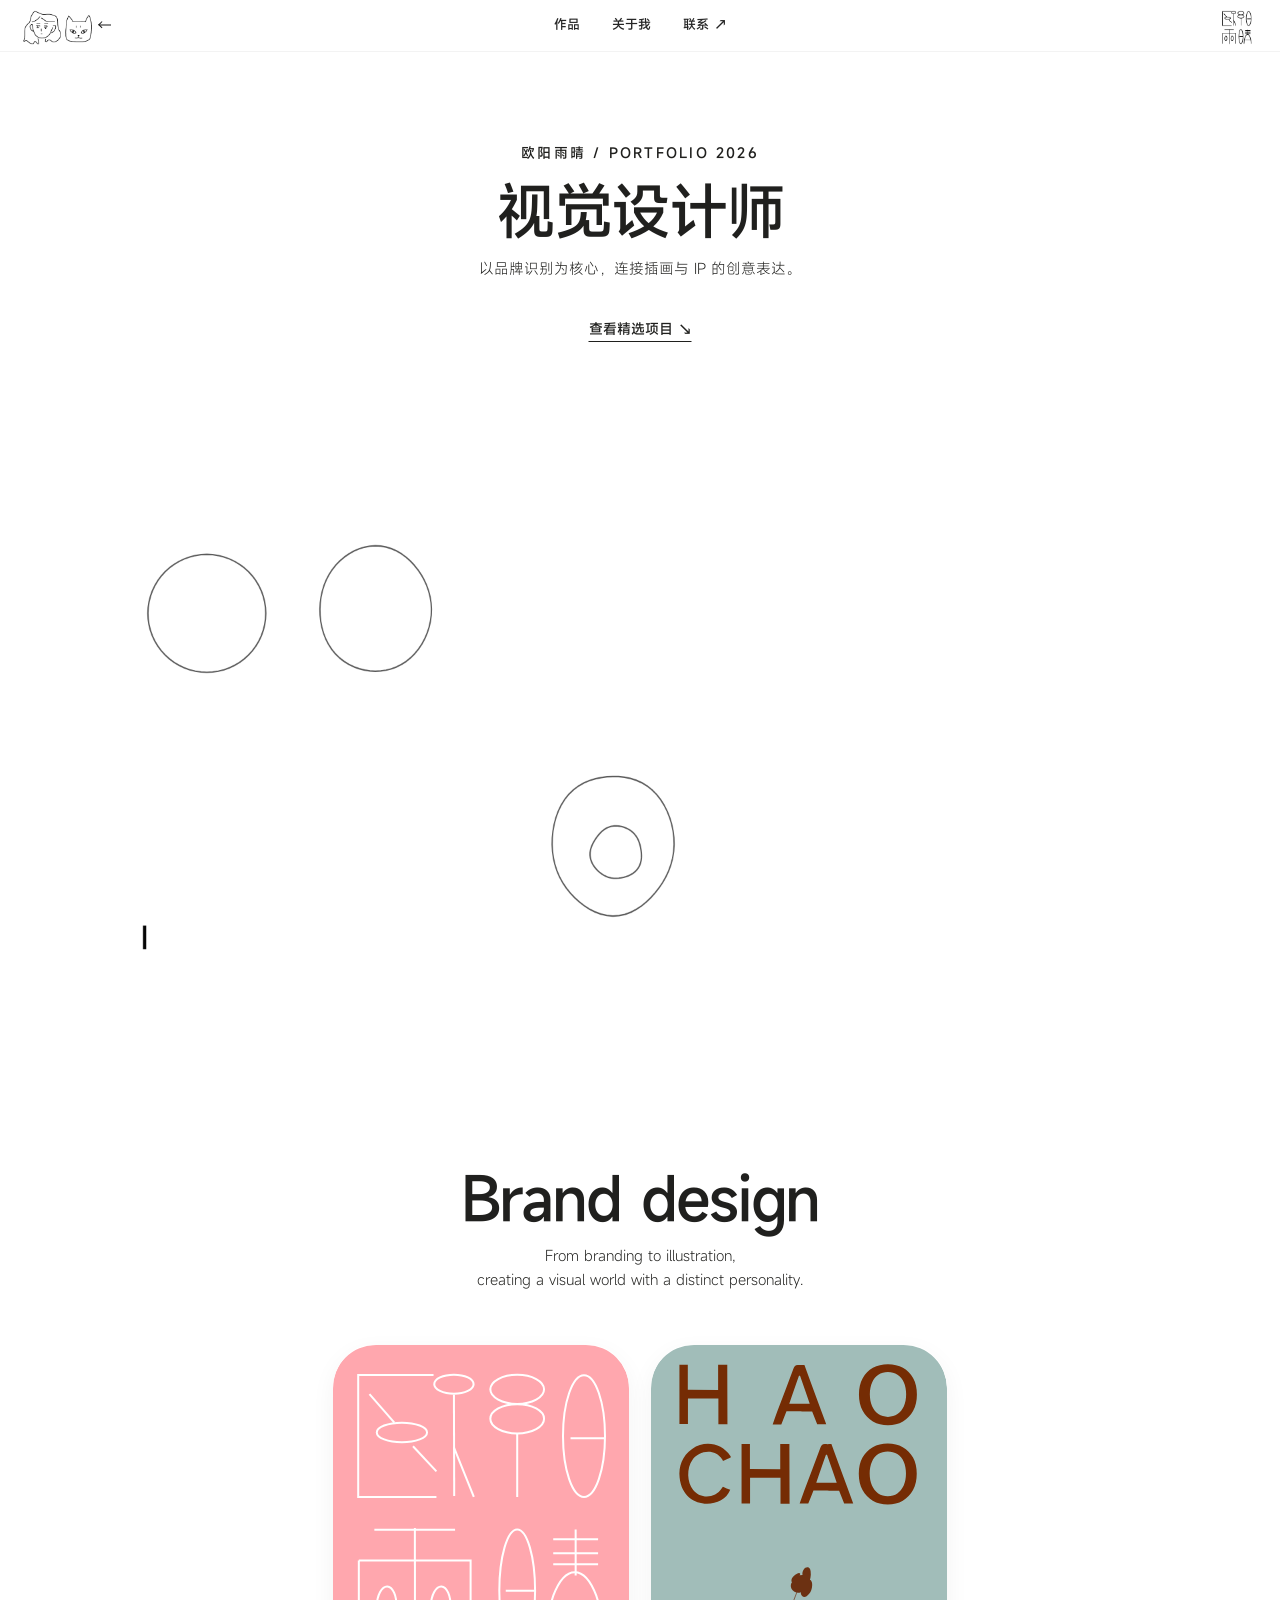
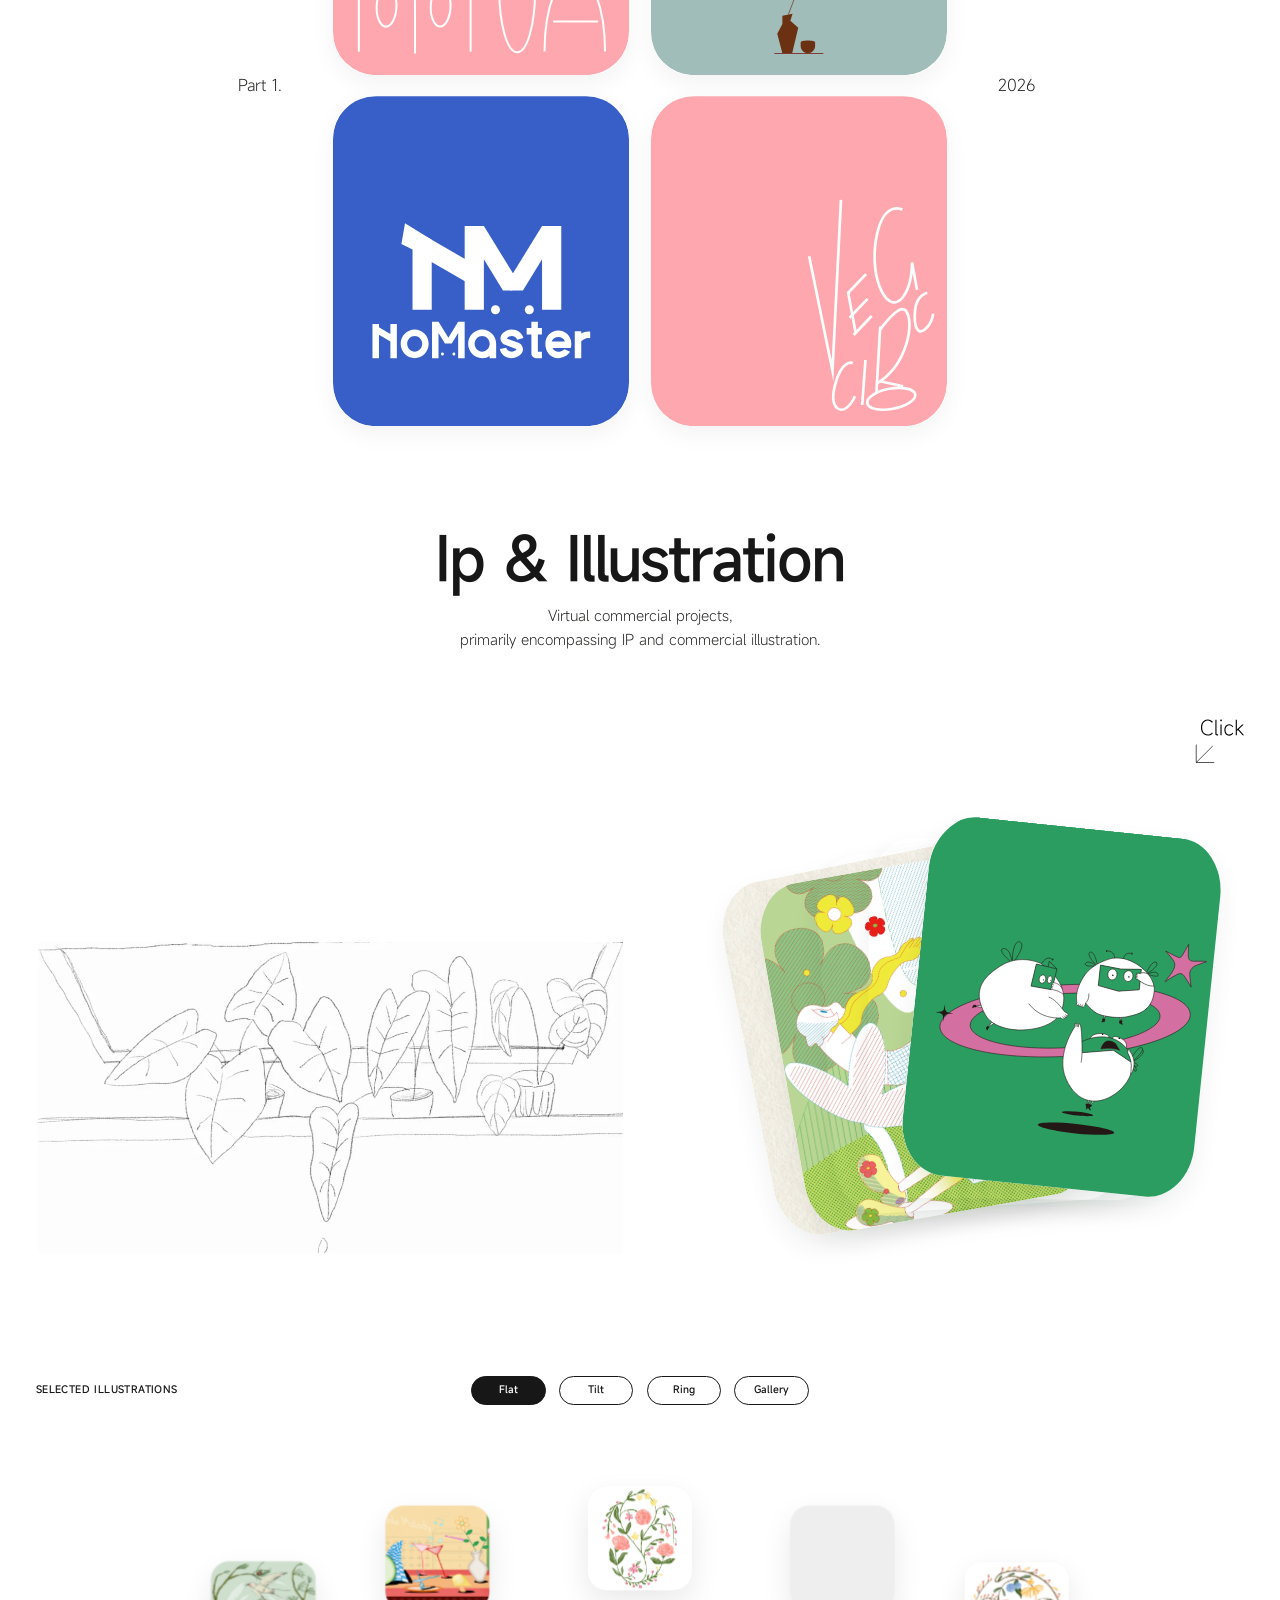
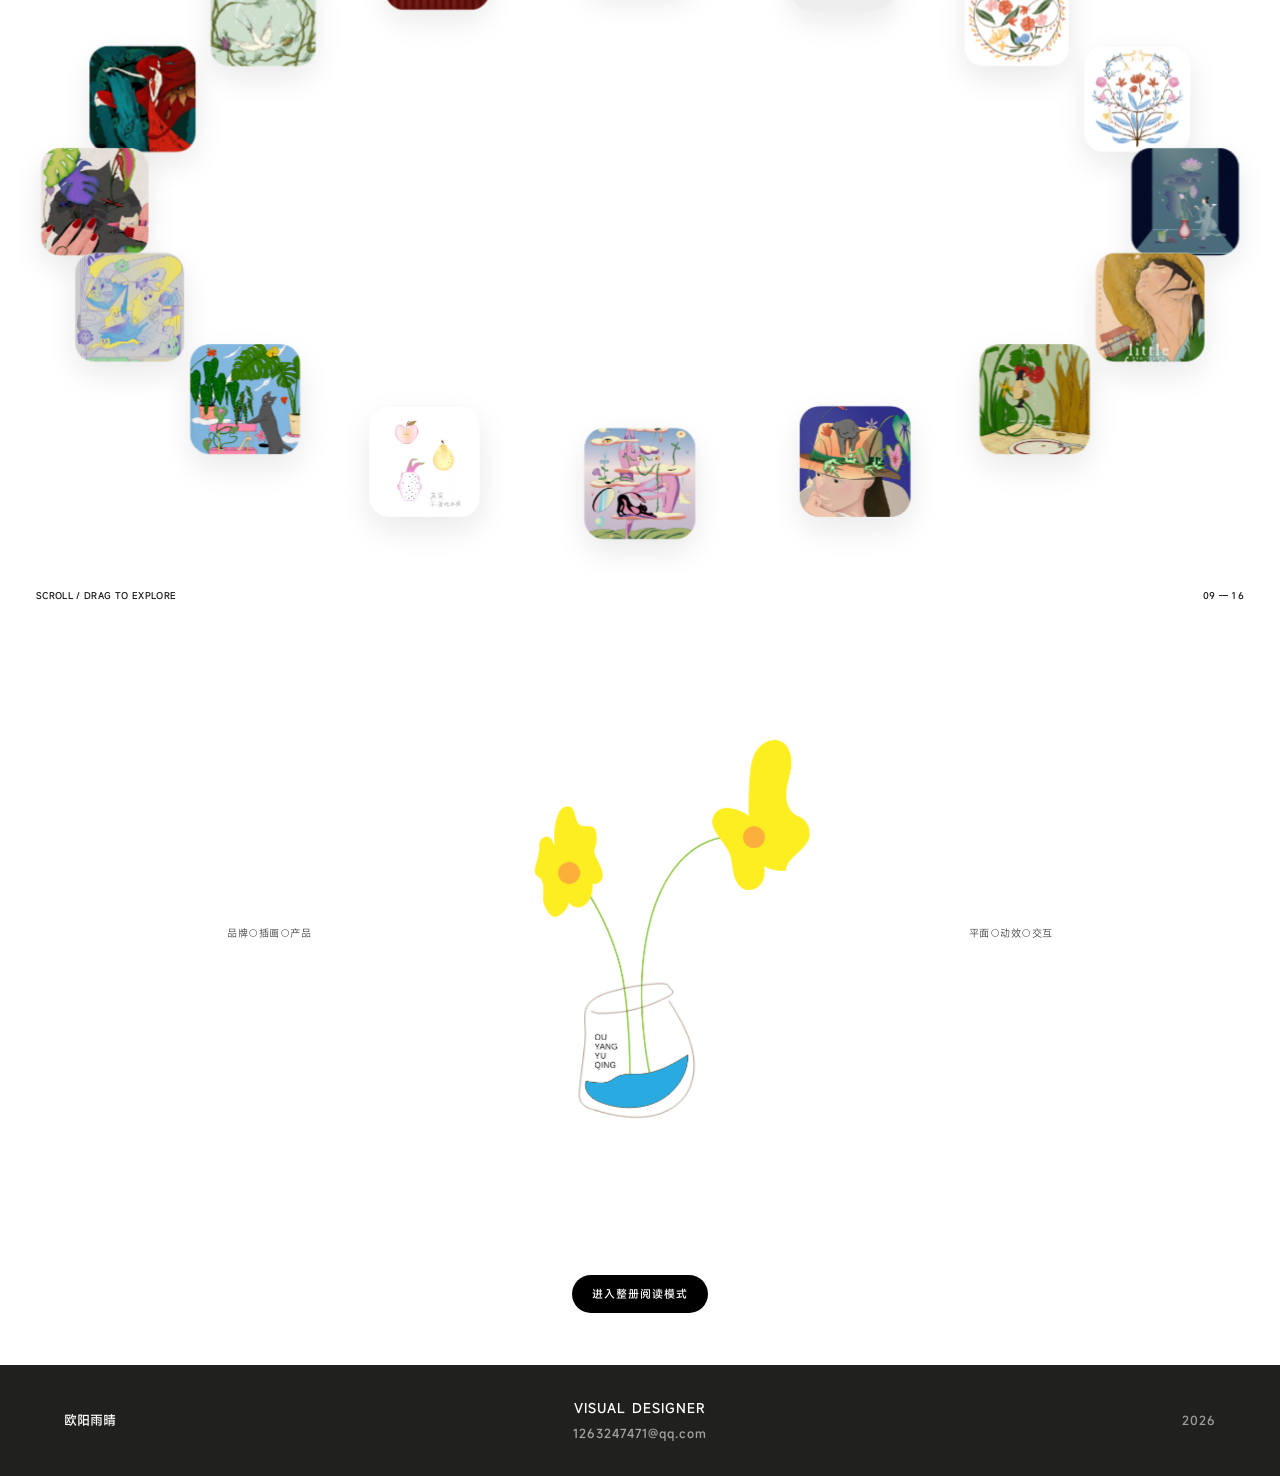
==== index.html @ f5f77af1 "Update portfolio pages and improve mobile orbit cards" ====
<!doctype html>
<html lang="zh-CN">
<head>
  <meta charset="UTF-8" />
  <meta name="viewport" content="width=device-width, initial-scale=1.0" />
  <meta name="description" content="欧阳雨晴 2026 视觉设计作品集" />
  <title>欧阳雨晴 — 2026 作品集</title>
  <link rel="stylesheet" href="vendor/bootstrap-grid.min.css" />
  <link rel="stylesheet" href="styles.css" />
  <link rel="stylesheet" href="interaction.css" />
  <link rel="stylesheet" href="plain-click.css" />
  <link rel="stylesheet" href="motion.css" />
  <link rel="stylesheet" href="card-gallery.css" />
  <link rel="stylesheet" href="fan-cards.css" />
  <link rel="stylesheet" href="reference-fan.css" />
  <link rel="stylesheet" href="fan-180.css" />
  <link rel="stylesheet" href="fan-visible.css" />
  <link rel="stylesheet" href="inline-gallery.css" />
  <link rel="stylesheet" href="stacked-cards.css" />
  <link rel="stylesheet" href="card-focus.css" />
  <link rel="stylesheet" href="rounded-pages.css" />
  <link rel="stylesheet" href="card-hover.css" />
  <link rel="stylesheet" href="video-modal.css" />
  <link rel="stylesheet" href="nomaster-video.css" />
  <link rel="stylesheet" href="eye-tracker.css" />
  <link rel="stylesheet" href="navigation.css" />
  <link rel="stylesheet" href="apple-experience.css" />
  <link rel="stylesheet" href="framework-navigation.css" />
  <link rel="stylesheet" href="scroll-experience.css" />
  <link rel="stylesheet" href="home.css" />
  <link rel="stylesheet" href="bootstrap-responsive.css" />
  <link rel="stylesheet" href="editorial-home.css" />
  <link rel="stylesheet" href="career-refinement.css?v=20260910-2" />
  <link rel="stylesheet" href="illustration-worlds.css?v=20260910-11" />
  <link rel="stylesheet" href="orbit-gallery.css?v=20260911-2" />
  <link rel="stylesheet" href="botanical-motion.css?v=20260911-2" />
  <link rel="stylesheet" href="about-motion.css?v=20260911-11" />
  <link rel="stylesheet" href="home-scroll-tuning.css?v=20260911-8" />
</head>
<body>
  <header class="topbar"><a id="index-link" href="#page-001">欧阳雨晴 / PORTFOLIO 2026</a><span id="project-title">INDEX</span><a class="home-mode-link" href="?view=home">首页模式</a><span id="page-count">001 / 108</span><span class="reading-progress" aria-hidden="true"></span></header>
  <div class="portfolio-home" aria-label="作品集首页">
    <header class="home-header">
      <div class="home-nav-art">
        <img src="assets/home-navigation-art-new.png" alt="" aria-hidden="true" decoding="async" />
        <a class="home-nav-hit home-about-graphic" href="?view=about#page-001" aria-label="关于我"></a>
        <span class="home-nav-hit home-menu-open" aria-hidden="true"></span>
        <a class="home-nav-hit home-signature" href="?view=index#page-005" aria-label="返回整册阅读第5页目录"></a>
      </div>
    </header>
    <aside class="home-menu" id="home-menu" aria-hidden="true" aria-label="项目导航">
      <button class="home-menu-close" type="button" aria-label="关闭项目导航">关闭 ×</button>
      <div class="home-menu-inner">
        <p>PORTFOLIO 2026</p>
        <h2>探索项目</h2>
        <nav>
          <a href="?project=haochao"><span>01</span>好巢 / Wonder Nest<small>Brand Design</small></a>
          <a href="?project=nomaster"><span>02</span>NoMaster<small>Brand Design</small></a>
          <a href="?project=veccirc"><span>03</span>VECCIRC<small>Brand Design</small></a>
          <a href="?project=daidai"><span>04</span>DAIDAI<small>IP Design</small></a>
          <a href="?project=summer"><span>05</span>Summer Dream<small>Illustration</small></a>
          <a href="?project=garden"><span>06</span>迷失的少女花园<small>Illustration</small></a>
          <a href="?project=crocs"><span>07</span>Crocs / The Colourful World<small>Illustration</small></a>
          <a href="?project=personal"><span>08</span>Personal Works<small>Selected Works</small></a>
        </nav>
      </div>
    </aside>
    <main class="home-main">
      <section class="home-hero" aria-label="欧阳雨晴 2026 视觉设计作品集动态封面">
        <div class="home-cover-stage">
          <video class="home-cover-motion" muted playsinline preload="metadata" poster="pages/001.webp" aria-label="泡泡落入 Portfolio 字母圆环的封面动画"><source src="media/portfolio-cover-motion.mp4" type="video/mp4" /></video>
          <div class="home-bubble-controls" aria-label="封面动画互动区域">
            <button type="button" style="--bubble-x:19.375%;--bubble-y:32.407%;--bubble-size:8.34%" aria-label="点击第一个泡泡，重播封面动画"></button>
            <button type="button" style="--bubble-x:29.063%;--bubble-y:32.407%;--bubble-size:8.34%" aria-label="点击第二个泡泡，重播封面动画"></button>
            <button type="button" style="--bubble-x:51.719%;--bubble-y:66.296%;--bubble-size:9.48%" aria-label="点击第三个泡泡，重播封面动画"></button>
            <button type="button" style="--bubble-x:71.979%;--bubble-y:66.296%;--bubble-size:9.48%" aria-label="点击第四个泡泡，重播封面动画"></button>
          </div>
        </div>
      </section>
      <section class="home-intro container-fluid" id="selected-projects">
        <p>SELECTED PROJECTS</p>
        <h2>从品牌到插画，<br />建立具有个性的视觉世界。</h2>
      </section>
      <section class="home-feature-grid row" aria-label="精选项目">
        <article class="home-project home-project-wide col-12"><a href="?project=nomaster"><figure><video class="home-project-video deferred-video" muted loop playsinline preload="none" poster="assets/nomaster.png" aria-label="NoMaster 项目动态预览"><source src="media/nomaster-motion.mp4" type="video/mp4" /></video></figure><div><p>BRAND DESIGN · 02</p><h3>NoMaster</h3><span>查看完整项目 →</span></div></a></article>
        <article class="home-project col-12 col-md-6"><a href="?project=haochao"><figure><img src="pages/019.webp" alt="好巢项目第 19 页预览" loading="lazy" decoding="async" fetchpriority="low" /></figure><div><p>BRAND DESIGN · 01</p><h3>好巢 / Wonder Nest</h3><span>探索项目 →</span></div></a></article>
        <article class="home-project col-12 col-md-6"><a href="?project=veccirc"><figure><img src="assets/veccirc.png" alt="VECCIRC 项目预览" loading="lazy" decoding="async" fetchpriority="low" /></figure><div><p>BRAND DESIGN · 03</p><h3>VECCIRC</h3><span>探索项目 →</span></div></a></article>
      </section>
      <section class="home-collection" aria-labelledby="collection-title">
        <div class="home-collection-shell">
          <header class="home-collection-heading row">
            <div class="col-7 col-md-8"><p>MORE WORLDS · 05</p><h2 id="collection-title">更多视觉世界</h2></div>
            <p class="home-collection-hint col-5 col-md-4">滑动卡片选择项目<br /><img class="home-collection-arrow" src="assets/more-worlds-arrow.png" alt="" aria-hidden="true" /></p>
          </header>
          <figure class="home-collection-feature"><video class="deferred-video" muted loop playsinline preload="none" aria-label="更多视觉世界动态背景"><source src="media/more-worlds-background.mp4" type="video/mp4" /></video></figure>
          <div class="home-collection-carousel" aria-label="更多视觉世界项目卡片">
            <div class="home-collection-grid" tabindex="0">
              <a href="?project=daidai#page-053"><img src="assets/card-daidai.jpg" alt="DAIDAI 角色插画" loading="lazy" decoding="async" fetchpriority="low" /><span><b>DAIDAI</b><small>IP DESIGN</small></span></a>
              <a href="?project=summer#page-068"><img src="assets/card-summer.jpg" alt="Summer Dream 沙滩唱片封面" loading="lazy" decoding="async" fetchpriority="low" /><span><b>Summer Dream</b><small>ILLUSTRATION</small></span></a>
              <a href="?project=garden#page-079"><img src="assets/card-garden.jpg" alt="迷失的少女花园苹果插画" loading="lazy" decoding="async" fetchpriority="low" /><span><b>迷失的少女花园</b><small>ILLUSTRATION</small></span></a>
              <a href="?project=crocs#page-090"><img src="assets/crocs.png" alt="Crocs 项目" loading="lazy" decoding="async" fetchpriority="low" /><span><b>Crocs</b><small>ILLUSTRATION</small></span></a>
              <a href="?project=personal#page-101"><img src="assets/card-personal.jpg" alt="个人作品黑白樱桃人物插画" loading="lazy" decoding="async" fetchpriority="low" /><span><b>Personal Works</b><small>SELECTED WORKS</small></span></a>
            </div>
          </div>
          <div class="home-collection-dots" aria-hidden="true"><i></i><i></i><i></i><i></i><i></i></div>
        </div>
      </section>
      <section class="home-reader-callout"><a href="?view=reader#page-001" data-reader-entry>进入整册阅读模式</a></section>
    </main>
    <footer class="home-footer"><a href="?view=home">欧阳雨晴</a><div class="home-footer-role"><p>VISUAL DESIGNER</p><a href="mailto:1263247471@qq.com">1263247471@qq.com</a></div><small>2026</small></footer>
  </div>
  <main id="pages" aria-label="欧阳雨晴 2026 视觉设计作品集"></main>
  <nav class="pager" aria-label="页面导航"><a href="#page-001">首页</a><a href="#page-005">目录</a><a href="#page-108">结尾</a></nav>
  <section class="inline-card-gallery" aria-labelledby="gallery-title" aria-hidden="true">
    <button class="gallery-close" type="button" aria-label="收起作品预览">收起 ×</button>
    <div class="gallery-head"><p id="gallery-title">PERSONAL WORKS / SELECTED PIECES</p><a href="?project=personal&amp;from=reader#page-101">VIEW FULL PROJECT ↗</a></div>
    <div class="card-grid"></div>
  </section>
  <div class="card-focus" aria-hidden="true" role="dialog" aria-label="作品卡片预览">
    <button class="card-focus-close" type="button" aria-label="关闭卡片预览">CLOSE ×</button>
    <img src="" alt="" />
  </div>
  <script src="script.js?v=20260911-2"></script>
  <script src="career-refinement.js?v=20260911-3"></script>
  <script src="illustration-worlds.js?v=20260911-12"></script>
  <script src="orbit-gallery.js?v=20260911-5"></script>
  <script src="botanical-motion.js?v=20260911-1"></script>
  <script src="about-motion.js?v=20260911-11"></script>
  <script src="home-scroll-tuning.js?v=20260910-1"></script>
</body>
</html>
---- styles.css ----
:root{--paper:#f7f6f1;--ink:#191919}*{box-sizing:border-box}html{scroll-behavior:smooth;scroll-snap-type:y proximity}body{margin:0;background:var(--paper);color:var(--ink);font:11px/1.2 Arial,'Noto Sans SC',sans-serif}.topbar{position:fixed;z-index:5;inset:0 0 auto;height:42px;padding:0 18px;display:flex;align-items:center;justify-content:space-between;background:#f7f6f1e8;border-bottom:1px solid #19191918;letter-spacing:.04em;backdrop-filter:blur(10px)}.topbar a,.pager a{color:inherit;text-decoration:none}.page{width:100%;min-height:100vh;display:grid;place-items:center;padding:42px 0 0;position:relative;scroll-snap-align:start}.page img{display:block;width:100%;height:auto;max-height:none;object-fit:contain}.page-number{position:absolute;right:16px;bottom:12px;padding:4px 6px;background:#f7f6f1cc;font-size:10px;letter-spacing:.08em}.page-005 .chapter-link{position:absolute;display:block;outline-offset:4px;border-radius:50%;transition:background .2s,transform .2s}.page-005 .chapter-link::after{content:"";position:absolute;inset:8%;border:1px solid transparent;border-radius:50%;transition:border-color .2s}.page-005 .chapter-link span{opacity:0;position:absolute;left:50%;top:50%;transform:translate(-50%,-50%);padding:6px 8px;white-space:nowrap;background:#f7f6f1;border:1px solid #191919;font-size:10px;letter-spacing:.04em;transition:opacity .2s}.page-005 .chapter-link:hover,.page-005 .chapter-link:focus{background:#ffffff35;transform:scale(1.05)}.page-005 .chapter-link:hover::after,.page-005 .chapter-link:focus::after{border-color:#191919}.page-005 .chapter-link:hover span,.page-005 .chapter-link:focus span{opacity:1}.haochao{left:5%;top:25%;width:15%;height:25%}.nomaster{left:31%;top:25%;width:15%;height:25%}.veccirc{left:54%;top:25%;width:16%;height:25%}.daidai{right:5%;top:20%;width:14%;height:30%}.summer{left:2%;bottom:12%;width:18%;height:29%}.garden{left:29%;bottom:12%;width:18%;height:29%}.crocs{left:54%;bottom:12%;width:17%;height:29%}.personal{right:4%;bottom:12%;width:16%;height:29%}.pager{position:fixed;z-index:5;right:18px;bottom:14px;display:flex;gap:12px;padding:7px 9px;background:#f7f6f1e8;border:1px solid #19191918;backdrop-filter:blur(10px);font-size:10px}@media(max-width:700px){.topbar{height:36px;padding:0 10px;font-size:9px}.page{min-height:auto;padding-top:36px}.page img{max-height:none}.page-number{right:7px;bottom:6px;font-size:8px}.pager{right:8px;bottom:8px;gap:8px;font-size:9px}.page-005 .chapter-link span{font-size:8px;padding:4px 5px}}
---- interaction.css ----
body{opacity:0;transition:opacity .28s ease}body.ready{opacity:1}body.is-leaving{opacity:0}.topbar{gap:12px}.topbar #index-link{margin-right:auto}.topbar #project-title{display:none;overflow:hidden;text-overflow:ellipsis;white-space:nowrap;max-width:42vw;font-size:10px;letter-spacing:.04em}.project-view #project-title{display:block}.project-view .pager a:not([href*="page-005"]){display:none}.project-view .pager a[href*="page-005"]::after{content:"INDEX"}.project-view .pager a[href*="page-005"]{font-size:0}.project-view .pager a[href*="page-005"]:after{font-size:10px}@media(max-width:700px){.topbar #project-title{font-size:8px}.project-view .pager a[href*="page-005"]:after{font-size:9px}}
---- plain-click.css ----
.page-005 .chapter-link{border-radius:0;cursor:pointer;transition:none}
.page-005 .chapter-link::after{display:none}
.page-005 .chapter-link:hover,.page-005 .chapter-link:focus{background:transparent;transform:none}
.page-005 .chapter-link span{display:none}
---- motion.css ----
@media (prefers-reduced-motion:no-preference){
  .page{opacity:0;transform:translateY(18px);transition:opacity .5s ease,transform .7s cubic-bezier(.2,.7,.2,1)}
  .page.is-visible{opacity:1;transform:translateY(0)}
  .page-005.is-visible img{animation:contents-settle .9s cubic-bezier(.2,.7,.2,1) both}
  @keyframes contents-settle{from{transform:scale(1.012)}to{transform:scale(1)}}
}
@media (prefers-reduced-motion:reduce){html{scroll-behavior:auto}body{transition:none}}
---- card-gallery.css ----
.card-gallery{width:100vw;height:100vh;max-width:none;max-height:none;margin:0;padding:5vw;background:#f7f6f1;border:0;color:var(--ink);overflow:auto}.card-gallery::backdrop{background:#19191933;backdrop-filter:blur(3px)}.gallery-close{position:fixed;z-index:2;right:5vw;top:4.2vw;border:0;padding:0;background:transparent;color:var(--ink);font:10px Arial,sans-serif;letter-spacing:.06em;cursor:pointer}.gallery-head{display:flex;align-items:baseline;justify-content:space-between;padding-right:92px;margin-bottom:8vw;font:10px Arial,sans-serif;letter-spacing:.06em}.gallery-head p{margin:0}.gallery-head a{color:inherit;text-decoration:none;border-bottom:1px solid var(--ink);padding-bottom:3px}.card-grid{display:grid;grid-template-columns:repeat(4,minmax(0,1fr));gap:5vw 2.2vw;align-items:start;padding:0 4vw 7vw}.gallery-card{margin:0;opacity:0;transform:translateY(24px);animation:card-enter .55s cubic-bezier(.2,.7,.2,1) forwards;animation-delay:var(--delay)}.gallery-card:nth-child(even){margin-top:7vw}.gallery-card img{display:block;width:100%;aspect-ratio:3/4;object-fit:cover;background:#e8e6de}.gallery-card figcaption{display:flex;justify-content:space-between;margin-top:8px;font:9px Arial,sans-serif;letter-spacing:.05em}.gallery-card figcaption span:last-child{color:#777}@keyframes card-enter{to{opacity:1;transform:translateY(0)}}@media(max-width:700px){.card-gallery{padding:18vw 5vw 10vw}.gallery-close{right:5vw;top:7vw}.gallery-head{display:block;padding-right:0;margin-bottom:16vw;line-height:1.8}.gallery-head a{display:inline-block;margin-top:12px}.card-grid{grid-template-columns:repeat(2,minmax(0,1fr));gap:12vw 5vw;padding:0 2vw}.gallery-card:nth-child(even){margin-top:11vw}}
---- fan-cards.css ----
.card-gallery .card-grid{display:block;position:relative;width:min(84vw,1060px);height:min(60vw,700px);min-height:440px;margin:0 auto;padding:0;overflow:visible}.card-gallery .gallery-card{position:absolute;left:50%;bottom:0;width:min(19vw,245px);margin:0!important;opacity:0;z-index:var(--layer);transform-origin:50% 100%;transform:translateX(-50%) rotate(var(--angle));cursor:pointer;outline-offset:6px}.card-gallery .gallery-card img{aspect-ratio:3/4;object-fit:cover;box-shadow:0 8px 20px #19191922}.card-gallery:not([open]) .gallery-card{animation:none}.card-gallery[open] .gallery-card{animation:fan-enter .65s cubic-bezier(.2,.72,.2,1) var(--delay) both}.card-gallery .gallery-card.is-turned{animation:card-turn .34s cubic-bezier(.2,.7,.2,1)}@keyframes fan-enter{from{opacity:0;transform:translateX(-50%) translateY(58px) rotate(0deg)}to{opacity:1;transform:translateX(-50%) rotate(var(--angle))}}@keyframes card-turn{0%,100%{transform:translateX(-50%) rotate(var(--angle))}50%{transform:translateX(-50%) rotate(calc(var(--angle) + 3deg))}}@media(max-width:700px){.card-gallery .card-grid{width:96vw;height:112vw;min-height:410px}.card-gallery .gallery-card{width:28vw}.card-gallery .gallery-card figcaption{display:none}}
---- reference-fan.css ----
.card-gallery .card-grid{perspective:1200px}.card-gallery .gallery-card{transform-style:preserve-3d;will-change:transform,opacity}.card-gallery[open] .gallery-card{animation:reference-fan-open .72s cubic-bezier(.16,.84,.25,1) var(--delay) both}.card-gallery .gallery-card.is-turned{animation:reference-card-turn .42s cubic-bezier(.2,.78,.24,1)}@keyframes reference-fan-open{0%{opacity:0;transform:translateX(-50%) translateY(72px) scale(.88) rotate(0deg)}65%{opacity:1;transform:translateX(-50%) translateY(-5px) scale(1.015) rotate(calc(var(--angle) * 1.06))}100%{opacity:1;transform:translateX(-50%) translateY(0) scale(1) rotate(var(--angle))}}@keyframes reference-card-turn{0%,100%{transform:translateX(-50%) rotate(var(--angle)) rotateY(0deg)}48%{transform:translateX(-50%) translateY(-7px) rotate(calc(var(--angle) + 2deg)) rotateY(-7deg)}70%{transform:translateX(-50%) translateY(-3px) rotate(calc(var(--angle) + 1deg)) rotateY(-3deg)}}
@media (prefers-reduced-motion:reduce){.card-gallery[open] .gallery-card,.card-gallery .gallery-card.is-turned{animation:none;opacity:1}}
---- fan-180.css ----
.card-gallery .card-grid{width:min(94vw,1300px);height:min(68vw,760px);min-height:520px}.card-gallery .gallery-card{width:min(18vw,250px)}
@media(max-width:700px){.card-gallery .card-grid{width:100vw;height:128vw;min-height:460px}.card-gallery .gallery-card{width:27vw}}
---- fan-visible.css ----
.card-gallery .card-grid{width:min(96vw,1440px)}.card-gallery .gallery-card{width:min(12vw,185px);transform:translate(calc(-50% + var(--spread-x)),var(--spread-y)) rotate(var(--angle))}.card-gallery[open] .gallery-card{animation:visible-fan-open .72s cubic-bezier(.16,.84,.25,1) var(--delay) both}.card-gallery .gallery-card.is-turned{animation:visible-card-turn .42s cubic-bezier(.2,.78,.24,1)}@keyframes visible-fan-open{0%{opacity:0;transform:translate(-50%,72px) scale(.86) rotate(0deg)}65%{opacity:1;transform:translate(calc(-50% + var(--spread-x)),calc(var(--spread-y) - 5px)) scale(1.015) rotate(calc(var(--angle) * 1.06))}100%{opacity:1;transform:translate(calc(-50% + var(--spread-x)),var(--spread-y)) scale(1) rotate(var(--angle))}}@keyframes visible-card-turn{0%,100%{transform:translate(calc(-50% + var(--spread-x)),var(--spread-y)) rotate(var(--angle)) rotateY(0deg)}48%{transform:translate(calc(-50% + var(--spread-x)),calc(var(--spread-y) - 7px)) rotate(calc(var(--angle) + 2deg)) rotateY(-7deg)}70%{transform:translate(calc(-50% + var(--spread-x)),calc(var(--spread-y) - 3px)) rotate(calc(var(--angle) + 1deg)) rotateY(-3deg)}}
@media(max-width:700px){.card-gallery .gallery-card{width:16vw}.card-gallery .card-grid{height:110vw;min-height:420px}}
---- inline-gallery.css ----
.inline-card-gallery{display:none;position:relative;padding:8vw 4vw 10vw;background:#f7f6f1;border-top:1px solid #19191918;overflow:hidden}.inline-card-gallery.is-open{display:block}.inline-card-gallery .gallery-close{position:absolute;right:4vw;top:3vw;border:0;background:transparent;color:var(--ink);font:10px Arial,sans-serif;letter-spacing:.06em;cursor:pointer}.inline-card-gallery .gallery-head{display:flex;align-items:baseline;justify-content:space-between;padding-right:72px;margin-bottom:5vw;font:10px Arial,sans-serif;letter-spacing:.06em}.inline-card-gallery .gallery-head p{margin:0}.inline-card-gallery .gallery-head a{color:inherit;text-decoration:none;border-bottom:1px solid var(--ink);padding-bottom:3px}.inline-card-gallery .card-grid{position:relative;width:min(96vw,1440px);height:min(68vw,760px);min-height:520px;margin:0 auto;padding:0;perspective:1200px;touch-action:pan-y;cursor:grab}.inline-card-gallery .gallery-card{position:absolute;left:50%;bottom:0;width:min(12vw,185px);margin:0;opacity:0;z-index:var(--layer);transform-origin:50% 100%;transform-style:preserve-3d;transform:translate(calc(-50% + var(--spread-x)),var(--spread-y)) rotate(var(--angle));cursor:pointer;outline-offset:6px}.inline-card-gallery .gallery-card img{display:block;width:100%;aspect-ratio:3/4;object-fit:cover;background:#e8e6de;box-shadow:0 8px 20px #19191922}.inline-card-gallery .gallery-card figcaption{display:flex;justify-content:space-between;margin-top:8px;font:9px Arial,sans-serif;letter-spacing:.05em}.inline-card-gallery .gallery-card figcaption span:last-child{color:#777}.inline-card-gallery.is-open .gallery-card{animation:inline-fan-open .72s cubic-bezier(.16,.84,.25,1) var(--delay) both}.inline-card-gallery .gallery-card.is-turned{animation:inline-card-turn .42s cubic-bezier(.2,.78,.24,1)}.inline-card-gallery .card-grid.is-dragging{cursor:grabbing}.inline-card-gallery .card-grid.is-dragging .gallery-card{transition:none}@keyframes inline-fan-open{0%{opacity:0;transform:translate(-50%,72px) scale(.86) rotate(0deg)}65%{opacity:1;transform:translate(calc(-50% + var(--spread-x)),calc(var(--spread-y) - 5px)) scale(1.015) rotate(calc(var(--angle) * 1.06))}100%{opacity:1;transform:translate(calc(-50% + var(--spread-x)),var(--spread-y)) scale(1) rotate(var(--angle))}}@keyframes inline-card-turn{0%,100%{transform:translate(calc(-50% + var(--spread-x)),var(--spread-y)) rotate(var(--angle)) rotateY(0deg)}48%{transform:translate(calc(-50% + var(--spread-x)),calc(var(--spread-y) - 7px)) rotate(calc(var(--angle) + 2deg)) rotateY(-7deg)}70%{transform:translate(calc(-50% + var(--spread-x)),calc(var(--spread-y) - 3px)) rotate(calc(var(--angle) + 1deg)) rotateY(-3deg)}}@media(max-width:700px){.inline-card-gallery{padding:15vw 3vw 15vw}.inline-card-gallery .gallery-close{right:4vw;top:6vw}.inline-card-gallery .gallery-head{display:block;padding-right:0;margin-bottom:13vw;line-height:1.8}.inline-card-gallery .gallery-head a{display:inline-block;margin-top:12px}.inline-card-gallery .card-grid{width:100vw;height:110vw;min-height:420px}.inline-card-gallery .gallery-card{width:16vw}.inline-card-gallery .gallery-card figcaption{display:none}}
---- stacked-cards.css ----
.inline-card-gallery{min-height:min(72vw,900px);padding:8vw 3vw;background:#bec2c3;overflow:hidden}.inline-card-gallery::before{content:"";position:absolute;z-index:0;inset:5vw 3vw 7vw;background:#f8f8f6;border-radius:30px}.inline-card-gallery>*{position:relative;z-index:1}.inline-card-gallery .gallery-close{right:6vw;top:7vw}.inline-card-gallery .gallery-head{display:block;margin:5vw auto 0;padding:0;text-align:center}.inline-card-gallery .gallery-head p{font-size:11px}.inline-card-gallery .gallery-head a{display:inline-block;margin-top:13px}.inline-card-gallery .card-grid{width:min(92vw,1320px);height:min(48vw,600px);min-height:420px;margin:2vw auto 0;perspective:1200px}.inline-card-gallery .gallery-card{width:min(17vw,220px);box-shadow:0 10px 24px #19191920}.inline-card-gallery .gallery-card img{box-shadow:none}.inline-card-gallery .gallery-card figcaption{display:none}.inline-card-gallery.is-open .gallery-card{animation:stack-card-open .76s cubic-bezier(.18,.8,.2,1) var(--delay) both}.inline-card-gallery .gallery-card.is-turned{animation:stack-card-turn .4s cubic-bezier(.2,.78,.24,1)}@keyframes stack-card-open{0%{opacity:0;transform:translate(-50%,140px) scale(.9) rotate(0deg)}70%{opacity:1;transform:translate(calc(-50% + var(--spread-x)),calc(var(--spread-y) - 6px)) scale(1.01) rotate(calc(var(--angle) * 1.08))}100%{opacity:1;transform:translate(calc(-50% + var(--spread-x)),var(--spread-y)) scale(1) rotate(var(--angle))}}@keyframes stack-card-turn{0%,100%{transform:translate(calc(-50% + var(--spread-x)),var(--spread-y)) rotate(var(--angle)) rotateY(0deg)}50%{transform:translate(calc(-50% + var(--spread-x)),calc(var(--spread-y) - 10px)) rotate(calc(var(--angle) + 2deg)) rotateY(-6deg)}}@media(max-width:700px){.inline-card-gallery{min-height:135vw;padding:14vw 3vw}.inline-card-gallery::before{inset:7vw 3vw 12vw;border-radius:20px}.inline-card-gallery .gallery-close{right:6vw;top:9vw}.inline-card-gallery .gallery-head{margin-top:10vw}.inline-card-gallery .card-grid{height:72vw;min-height:330px;margin-top:10vw}.inline-card-gallery .gallery-card{width:25vw}}
---- card-focus.css ----
.inline-card-gallery .card-grid{cursor:default}.inline-card-gallery .card-grid.is-dragging{cursor:default}.card-focus{display:none;position:fixed;z-index:30;inset:0;place-items:center;padding:8vh 8vw;background:#f7f6f1eF;backdrop-filter:blur(4px)}.card-focus.is-open{display:grid}.card-focus img{display:block;max-width:84vw;max-height:80vh;object-fit:contain;box-shadow:0 18px 55px #1919192b;animation:card-focus-in .38s cubic-bezier(.16,.84,.25,1) both}.card-focus-close{position:absolute;right:4vw;top:4vw;border:0;background:transparent;color:var(--ink);font:10px Arial,sans-serif;letter-spacing:.06em;cursor:pointer}@keyframes card-focus-in{from{opacity:0;transform:scale(.82)}to{opacity:1;transform:scale(1)}}@media(max-width:700px){.card-focus{padding:9vh 5vw}.card-focus img{max-width:90vw;max-height:76vh}.card-focus-close{right:5vw;top:6vw}}
---- rounded-pages.css ----
.page img{width:calc(100% - 6vw);border-radius:28px;box-shadow:0 10px 28px #19191910;overflow:hidden}@media(max-width:700px){.page img{width:calc(100% - 4vw);border-radius:16px}}
---- card-hover.css ----
@media (hover:hover) and (pointer:fine){.inline-card-gallery.is-open .card-grid:has(.gallery-card:hover) .gallery-card:not(:hover){opacity:.58;filter:saturate(.7)}.inline-card-gallery.is-open .gallery-card{transition:transform .34s cubic-bezier(.18,.76,.22,1),filter .24s ease,opacity .24s ease,box-shadow .34s ease}.inline-card-gallery.is-open .gallery-card:hover{z-index:20;animation:none!important;opacity:1;filter:none;transform:translate(calc(-50% + var(--spread-x)),calc(var(--spread-y) - 18px)) rotate(calc(var(--angle) * .35)) scale(1.055);box-shadow:0 18px 34px #19191930}}
---- video-modal.css ----
.page-014 .video-trigger{position:absolute;border:0;background:transparent;cursor:pointer}.page-014 .video-trigger span{position:absolute;left:50%;top:50%;padding:7px 9px;background:#7d2c00;color:#fff;font:9px Arial,sans-serif;letter-spacing:.08em;white-space:nowrap;opacity:0;transform:translate(-50%,-50%) scale(.94);transition:opacity .18s ease,transform .18s ease;pointer-events:none}.page-014 .video-trigger:hover span,.page-014 .video-trigger:focus span{opacity:1;transform:translate(-50%,-50%) scale(1)}.page-014 .inline-video{position:absolute;display:block;box-sizing:border-box;overflow:hidden;background:#fff;object-fit:cover}
---- nomaster-video.css ----
.nomaster-video-page{width:100%;min-height:100vh;display:grid;place-items:center;padding:42px 0;background:var(--paper);scroll-snap-align:start}.nomaster-video-page video{display:block;width:calc(100% - 6vw);height:auto;max-height:calc(100vh - 84px);object-fit:contain;background:transparent;border-radius:28px;box-shadow:0 10px 28px #19191910;overflow:hidden}@media(max-width:700px){.nomaster-video-page{min-height:auto;padding:36px 0}.nomaster-video-page video{width:calc(100% - 4vw);max-height:none;border-radius:16px}}
---- eye-tracker.css ----
.page-030 .tracking-eye{position:absolute;z-index:2;display:grid;place-items:center;aspect-ratio:1;border-radius:50%;background:#fff;pointer-events:none;transform:translateZ(0)}
.page-030 .tracking-pupil{width:52%;aspect-ratio:1;border-radius:50%;background:#3963c7;transform:translate(var(--pupil-x,0),var(--pupil-y,0));transition:transform 90ms cubic-bezier(.2,.7,.2,1);will-change:transform}
@media (prefers-reduced-motion:reduce){.page-030 .tracking-pupil{transition:none;transform:none}}
---- navigation.css ----
.pager{right:22px;bottom:20px;isolation:isolate;overflow:hidden;gap:3px;padding:5px;border:1px solid #ffffffa8;border-radius:999px;background:linear-gradient(145deg,#ffffffe0 0%,#f5f5f3a8 42%,#e5e6e27d 100%);box-shadow:inset 0 1px 0 #fff,inset 0 -1px 0 #ffffff70,0 12px 34px #22252b1c,0 3px 9px #19191912;backdrop-filter:blur(28px) saturate(180%) contrast(106%);-webkit-backdrop-filter:blur(28px) saturate(180%) contrast(106%)}
.pager::before{content:"";position:absolute;z-index:2;pointer-events:none;inset:1px;border-radius:inherit;background:linear-gradient(115deg,#ffffff78 0 12%,#ffffff12 32% 66%,#ffffff6b 100%);box-shadow:inset 0 0 0 1px #ffffff5c;mix-blend-mode:screen}
.pager a{--tap-x:50%;--tap-y:50%;position:relative;z-index:3;isolation:isolate;overflow:hidden;display:grid;min-width:50px;min-height:38px;padding:0 14px;place-items:center;border-radius:999px;font-size:12px;font-weight:500;letter-spacing:.025em;text-shadow:0 1px 0 #ffffffa8;transition:transform .2s ease,color .2s ease,background-color .25s ease,box-shadow .25s ease}.pager a:hover{transform:translateY(-1px);background:#ffffff36}.pager a:active{transform:scale(.97)}.pager a:focus-visible{outline:2px solid #3963c7;outline-offset:1px}.pager a.is-current{background:#ffffff78;box-shadow:inset 0 1px 0 #fff,inset 0 -1px 0 #93989118}.nav-label{position:relative;z-index:2;pointer-events:none}
.nav-icon{position:relative;z-index:2;display:block;width:18px;height:18px;pointer-events:none}.nav-icon svg{display:block;width:100%;height:100%;fill:none;stroke:currentColor;stroke-width:1.8;stroke-linecap:round;stroke-linejoin:round}.pager .nav-label.sr-only{position:absolute!important;width:1px!important;height:1px!important;padding:0!important;margin:-1px!important;overflow:hidden!important;clip:rect(0,0,0,0)!important;white-space:nowrap!important;border:0!important}.project-view .pager a{min-width:44px;padding:0 12px}
.pager a::after{content:"";position:absolute;z-index:1;left:var(--tap-x);top:var(--tap-y);width:12px;aspect-ratio:1;border:1px solid #ffffffd6;border-radius:50%;background:#ffffff4f;box-shadow:0 0 0 1px #7d858014,inset 0 0 7px #fff;opacity:0;transform:translate(-50%,-50%) scale(.25);pointer-events:none}
.pager a.is-rippling{animation:nav-glass-tap .46s cubic-bezier(.2,.8,.2,1)}.pager a.is-rippling::after{animation:nav-glass-ripple .56s cubic-bezier(.16,.75,.2,1)}
@keyframes nav-glass-ripple{0%{opacity:.85;transform:translate(-50%,-50%) scale(.25)}65%{opacity:.4}100%{opacity:0;transform:translate(-50%,-50%) scale(9)}}
@keyframes nav-glass-tap{0%,100%{transform:scale(1)}32%{transform:scale(.95,.92)}62%{transform:scale(1.025,1.04)}82%{transform:scale(.992,.985)}}
@media(max-width:700px){.pager{right:10px;bottom:10px;gap:2px;padding:4px}.pager a{min-width:42px;min-height:34px;padding:0 10px;font-size:10px}}
@supports not ((backdrop-filter:blur(1px)) or (-webkit-backdrop-filter:blur(1px))){.pager{background:#f7f6f1f2}}
@media(hover:none){.pager a:hover{transform:none}}
@media(prefers-reduced-motion:reduce){.pager a.is-rippling,.pager a.is-rippling::after{animation-duration:.01ms}}
---- apple-experience.css ----
:root{--system-font:-apple-system,BlinkMacSystemFont,"SF Pro Text","PingFang SC","Helvetica Neue",Arial,sans-serif;--glass-fill:linear-gradient(145deg,#ffffffe0 0%,#f5f5f3a6 48%,#e7e9e57d 100%);--glass-stroke:#ffffffa8;--glass-shadow:inset 0 1px 0 #fff,inset 0 -1px 0 #ffffff66,0 10px 30px #22252b18,0 2px 8px #19191910}
html{scroll-padding-top:62px}body{font-family:var(--system-font);-webkit-font-smoothing:antialiased;text-rendering:optimizeLegibility}::selection{background:#3972d52b;color:var(--ink)}
.topbar{inset:10px 14px auto;height:44px;padding:0 16px;border:1px solid var(--glass-stroke);border-radius:999px;background:var(--glass-fill);box-shadow:var(--glass-shadow);backdrop-filter:blur(26px) saturate(175%) contrast(105%);-webkit-backdrop-filter:blur(26px) saturate(175%) contrast(105%);letter-spacing:.025em}
.topbar::after{content:"";position:absolute;pointer-events:none;inset:1px;border-radius:inherit;background:linear-gradient(105deg,#ffffff6b 0 10%,transparent 34% 70%,#ffffff52 100%);mix-blend-mode:screen}
.topbar>*{position:relative;z-index:1}.topbar a{margin-left:-8px;padding:8px;border-radius:999px;transition:background-color .2s ease,transform .2s ease}.topbar a:hover{background:#ffffff70}.topbar a:active{transform:scale(.97)}
.page{padding-top:62px}.page-number{right:calc(3vw + 10px);bottom:14px;min-width:38px;padding:6px 8px;text-align:center;border:1px solid #ffffff8f;border-radius:999px;background:#f7f6f1a8;box-shadow:inset 0 1px 0 #fff,0 4px 14px #19191912;backdrop-filter:blur(14px) saturate(150%);-webkit-backdrop-filter:blur(14px) saturate(150%);font-variant-numeric:tabular-nums}
.page-005 .chapter-link:focus-visible,.gallery-card:focus-visible,.gallery-close:focus-visible,.card-focus-close:focus-visible{outline:3px solid #3478f6;outline-offset:3px}
.project-view .pager a:not([href*="page-005"]){display:grid}.project-view .pager a[href*="page-005"]{font-size:12px}.project-view .pager a[href*="page-005"]::after{content:""}.project-view .pager a[href*="page-005"] .nav-label{font-size:12px}
@media(prefers-reduced-motion:no-preference){.page{transform:translateY(12px);transition:opacity .38s ease-out,transform .52s cubic-bezier(.2,.75,.2,1)}.page.is-visible{transform:translateY(0)}}
@media(max-width:700px){html{scroll-padding-top:48px}.topbar{inset:6px 8px auto;height:38px;padding:0 10px}.topbar a{margin-left:-5px;padding:6px}.page{padding-top:48px}.page-number{right:calc(2vw + 5px);bottom:7px;min-width:30px;padding:4px 6px}.project-view .pager a[href*="page-005"],.project-view .pager a[href*="page-005"] .nav-label{font-size:10px}}
@media(prefers-reduced-transparency:reduce){.topbar,.pager,.page-number{background:#f7f6f1f7;backdrop-filter:none;-webkit-backdrop-filter:none}}
@media(prefers-contrast:more){.topbar,.pager,.page-number{border-color:#19191966;background:#fff}.topbar a,.pager a{font-weight:600}}
@media(prefers-reduced-motion:reduce){.page{opacity:1;transform:none}.topbar a,.pager a{transition:none}}
/* Reading controls follow the vertical flow and retain visible labels on touch screens. */
/* Clip the personal-work fan to the same rounded 16:9 canvas as the pages. */
.inline-card-gallery{width:calc(100% - 6vw);aspect-ratio:16 / 9;min-height:0;margin:62px auto 0;padding:0;border:0;border-radius:28px;background:#f8f8f6;overflow:hidden;isolation:isolate;clip-path:inset(0 round 28px);box-shadow:0 10px 28px #19191910}
.inline-card-gallery::before{display:none}
.inline-card-gallery,.card-focus{background:#fff}
.inline-card-gallery .gallery-head{position:absolute;top:14%;left:8%;right:8%;margin:0;padding:0;text-align:center;z-index:3}
.inline-card-gallery .gallery-close{position:absolute;top:16px;right:24px;z-index:4}
.inline-card-gallery .card-grid{position:absolute;bottom:0;left:0;width:100%;height:62%;min-height:0;margin:0;overflow:visible}
@media(max-width:700px){.inline-card-gallery{width:calc(100% - 4vw);margin-top:48px;border-radius:16px;clip-path:inset(0 round 16px)}.inline-card-gallery .gallery-head{top:12%;left:5%;right:5%;line-height:1.3}.inline-card-gallery .gallery-head p{font-size:9px}.inline-card-gallery .gallery-head a{margin-top:5px;font-size:9px}.inline-card-gallery .gallery-close{top:0;right:8px;font-size:9px}.inline-card-gallery .gallery-card{width:17vw}}
html{scroll-snap-type:none}
body.preview-open{overflow:hidden}
.card-focus-close,.gallery-close{min-width:44px;min-height:44px}
@media(prefers-reduced-motion:reduce){.card-focus img{animation:none}}
.pager{bottom:calc(16px + env(safe-area-inset-bottom));right:calc(16px + env(safe-area-inset-right))}
.project-view .pager a{min-width:54px;min-height:54px;gap:4px;align-content:center;padding:6px 12px}
.project-view .pager .nav-label,.project-view .pager a[href*="page-005"] .nav-label{font-size:12px;line-height:1.2;white-space:nowrap}
.nav-icon{width:20px;height:20px}
#pages{padding-bottom:90px}
.topbar #page-count{flex-shrink:0;white-space:nowrap;font-variant-numeric:tabular-nums}
.topbar #index-link{min-width:0;overflow:hidden;text-overflow:ellipsis;white-space:nowrap}
.topbar #project-title{font-size:12px}
@media(max-width:700px){.project-view .topbar{height:auto;min-height:58px;display:grid;grid-template-columns:minmax(0,1fr) auto;gap:2px 8px;padding:6px 12px}.project-view .topbar #index-link{grid-column:1;grid-row:1;font-size:10px}.project-view .topbar #project-title{grid-column:1;grid-row:2;max-width:100%;font-size:11px}.project-view .topbar #page-count{grid-column:2;grid-row:1 / 3;font-size:11px}.project-view .page{padding-top:74px}.project-view{scroll-padding-top:74px}.pager a{min-height:44px;min-width:44px}.project-view .pager a{min-height:54px}}

/* Keep only a narrow visual seam between consecutive portfolio pages. */
body:not(.home-view) .page,
body.project-view .page{padding-top:50px}
@media(max-width:700px){
  body:not(.home-view) .page,
  body.project-view .page{padding-top:15px}
}
---- framework-navigation.css ----
/* Continuous cross-document transitions and quiet reading feedback. */
.reading-progress{--reading-progress:0;position:absolute!important;z-index:3!important;left:18px;right:18px;bottom:2px;height:1px;border-radius:999px;background:#19191916;overflow:hidden;pointer-events:none}
.reading-progress::after{content:"";display:block;width:100%;height:100%;border-radius:inherit;background:#191919a6;transform:scaleX(var(--reading-progress));transform-origin:left center;transition:transform .12s linear}
.page-005 .chapter-link{touch-action:manipulation}
body{opacity:1;transition:none}
@view-transition{navigation:auto}
::view-transition-group(root){animation-duration:.62s;animation-timing-function:cubic-bezier(.22,1,.36,1)}
::view-transition-old(root){z-index:1;mix-blend-mode:normal;animation:portfolio-view-out .62s cubic-bezier(.22,1,.36,1) both}
::view-transition-new(root){z-index:2;mix-blend-mode:normal;animation:portfolio-view-in .62s cubic-bezier(.22,1,.36,1) both}
@keyframes portfolio-view-out{0%{opacity:1;filter:blur(0);transform:scale(1)}55%{opacity:.72}100%{opacity:.08;filter:blur(1.2px);transform:scale(.988)}}
@keyframes portfolio-view-in{0%{opacity:0;filter:blur(1.5px);transform:translateY(18px) scale(1.008)}18%{opacity:.12}100%{opacity:1;filter:blur(0);transform:translateY(0) scale(1)}}
@media(max-width:700px){.reading-progress{left:13px;right:13px}}
@media(prefers-reduced-motion:reduce){.reading-progress::after{transition:none}::view-transition-group(root),::view-transition-old(root),::view-transition-new(root){animation-duration:.01ms}}
---- scroll-experience.css ----
/* Scroll-linked depth: subtle enough to preserve the portfolio artwork. */
html.has-inertia-scroll{scroll-behavior:auto!important}
@media(prefers-reduced-motion:no-preference){
  .page:not(.page-005):not(.page-014):not(.page-030) img,.nomaster-video-page video{
    opacity:var(--scroll-opacity,1);
    filter:blur(var(--scroll-blur,0px));
    transform:translate3d(0,var(--scroll-shift,0px),0) scale(var(--scroll-scale,1));
    transform-origin:center center;
    will-change:transform,filter,opacity;
  }
}
@media(prefers-reduced-motion:reduce){html.has-inertia-scroll{scroll-behavior:auto}.page img,.nomaster-video-page video{filter:none!important;transform:none!important;opacity:1!important}}
---- home.css ----
.portfolio-home{display:none;background:#f5f3ee;color:#171717;font-family:Arial,"PingFang SC",sans-serif}.home-view .portfolio-home{display:block}.home-view>.topbar,.home-view>#pages,.home-view>.pager,.home-view>.inline-card-gallery,.home-view>.card-focus{display:none!important}.home-header{position:fixed;z-index:20;inset:0 0 auto;height:74px;display:grid;grid-template-columns:1fr auto 1fr;align-items:center;padding:0 34px;background:#f5f3eef2;border-bottom:1px solid #1717171a;backdrop-filter:blur(16px);-webkit-backdrop-filter:blur(16px)}.home-header a,.home-header button{color:inherit;text-decoration:none}.home-menu-open{justify-self:start;display:flex;align-items:center;gap:9px;padding:10px 0;border:0;background:none;font:12px/1 Arial;letter-spacing:.08em;cursor:pointer}.home-menu-open span:first-child{font-size:17px}.home-signature{display:flex;flex-direction:column;align-items:center;gap:2px;letter-spacing:.06em}.home-signature strong{font-size:17px}.home-signature small{font-size:8px;letter-spacing:.2em}.home-index-link{justify-self:end;padding:10px 0;font-size:12px;letter-spacing:.08em}.home-menu{position:fixed;z-index:40;inset:0;background:#17171770;opacity:0;visibility:hidden;transition:opacity .35s ease,visibility .35s}.home-menu.is-open{opacity:1;visibility:visible}.home-menu-inner{width:min(560px,92vw);height:100%;padding:96px 54px 44px;background:#f5f3ee;overflow:auto;transform:translateX(-100%);transition:transform .52s cubic-bezier(.22,1,.36,1)}.home-menu.is-open .home-menu-inner{transform:translateX(0)}.home-menu-close{position:absolute;z-index:2;top:25px;left:min(454px,calc(92vw - 106px));padding:10px;border:0;background:none;font:12px Arial;cursor:pointer}.home-menu-inner>p,.home-intro>p,.home-project p,.home-section-head p,.home-reader-callout>p{font-size:10px;letter-spacing:.16em}.home-menu-inner h2{margin:14px 0 42px;font:400 clamp(34px,5vw,64px)/1.05 Georgia,"Songti SC",serif}.home-menu nav{display:grid}.home-menu nav a{display:grid;grid-template-columns:32px 1fr auto;align-items:baseline;padding:16px 0;border-bottom:1px solid #17171725;color:inherit;text-decoration:none;font-size:17px;transition:padding-left .2s}.home-menu nav a:hover{padding-left:8px}.home-menu nav span,.home-menu nav small{font-size:9px;letter-spacing:.1em;color:#595959}.home-main{padding-top:74px}.home-hero{position:relative;width:100%;height:calc(100svh - 74px);min-height:620px;background:#fff;overflow:hidden}.home-hero>img{width:100%;height:100%;object-fit:cover}.home-hero::after{content:"";position:absolute;inset:45% 0 0;background:linear-gradient(transparent,#0007)}.home-hero-caption{position:absolute;z-index:2;left:50%;bottom:7%;width:min(620px,88vw);text-align:center;color:#fff;transform:translateX(-50%)}.home-hero-caption p{font-size:10px;letter-spacing:.2em}.home-hero-caption h1{margin:12px 0 25px;font:400 clamp(34px,5vw,68px)/1.08 Georgia,"Songti SC",serif}.home-hero-caption a,.home-reader-callout a{display:inline-grid;place-items:center;min-width:132px;min-height:42px;padding:0 22px;border-radius:999px;background:#fff;color:#171717;text-decoration:none;font-size:11px;letter-spacing:.08em;transition:transform .2s,background .2s}.home-hero-caption a:hover,.home-reader-callout a:hover{transform:translateY(-2px);background:#f1eee6}.home-intro{position:relative;padding:120px 8vw 110px;text-align:center}.home-intro h2{margin:22px auto 34px;max-width:850px;font:400 clamp(34px,4.7vw,68px)/1.2 Georgia,"Songti SC",serif}.home-intro a{color:inherit;font-size:12px;text-underline-offset:5px}.home-feature-grid{display:grid;grid-template-columns:1fr 1fr;gap:72px 24px;padding:0 3vw 130px}.home-project-wide{grid-column:1/-1}.home-project a{color:inherit;text-decoration:none}.home-project figure{margin:0;aspect-ratio:16/9;overflow:hidden;background:#ddd}.home-project img{display:block;width:100%;height:100%;object-fit:cover;transition:transform .7s cubic-bezier(.22,1,.36,1)}.home-project a:hover img,.home-collection-grid a:hover img{transform:scale(1.025)}.home-project div{display:grid;grid-template-columns:1fr auto;align-items:end;padding:18px 5px 0}.home-project p{grid-column:1/-1;margin:0 0 9px}.home-project h3{margin:0;font:400 clamp(23px,3vw,42px)/1.1 Georgia,"Songti SC",serif}.home-project span{font-size:11px;text-decoration:underline;text-underline-offset:5px}.home-collection{padding:110px 3vw 130px;background:#e9e5dc}.home-section-head{text-align:center}.home-section-head h2{margin:14px 0 55px;font:400 clamp(32px,4vw,58px)/1.1 Georgia,"Songti SC",serif}.home-collection-grid{display:grid;grid-template-columns:repeat(3,1fr);gap:38px 18px}.home-collection-grid a{color:inherit;text-decoration:none}.home-collection-grid img{display:block;width:100%;aspect-ratio:16/9;object-fit:cover;transition:transform .6s cubic-bezier(.22,1,.36,1)}.home-collection-grid span{display:flex;justify-content:space-between;align-items:baseline;padding-top:13px}.home-collection-grid b{font:400 18px Georgia,"Songti SC",serif}.home-collection-grid small{font-size:8px;letter-spacing:.12em}.home-reader-callout{padding:140px 5vw;text-align:center;background:#244fba;color:#fff}.home-reader-callout h2{margin:16px auto 34px;font:400 clamp(32px,4.5vw,62px)/1.15 Georgia,"Songti SC",serif}.home-footer{display:grid;grid-template-columns:1fr auto 1fr auto;gap:24px;align-items:center;padding:46px 3vw;background:#171717;color:#fff}.home-footer a{color:inherit;text-decoration:none;font-size:12px}.home-footer p,.home-footer small{margin:0;font-size:10px;letter-spacing:.08em}.home-footer>a:nth-of-type(2){justify-self:end}.home-footer small{opacity:.55}.topbar .home-mode-link{flex:0 0 auto;padding:7px 10px;border-radius:999px;background:#191919;color:#fff;font-size:9px;letter-spacing:.06em;text-decoration:none}.topbar .home-mode-link:hover{background:#3963c7;color:#fff}
@media(max-width:700px){.home-header{height:58px;padding:0 16px}.home-menu-open span:last-child,.home-index-link{font-size:10px}.home-signature strong{font-size:14px}.home-main{padding-top:58px}.home-hero{height:72svh;min-height:480px}.home-hero>img{object-position:center}.home-intro{padding:82px 7vw 76px}.home-feature-grid{grid-template-columns:1fr;gap:54px;padding:0 4vw 86px}.home-project-wide{grid-column:auto}.home-project div{grid-template-columns:1fr}.home-project span{margin-top:12px}.home-collection{padding:76px 4vw 84px}.home-collection-grid{grid-template-columns:1fr;gap:42px}.home-reader-callout{padding:92px 7vw}.home-footer{grid-template-columns:1fr 1fr;padding:34px 5vw}.home-footer p{justify-self:end}.home-footer>a:nth-of-type(2){justify-self:start}.home-footer small{justify-self:end}.home-menu-inner{padding:82px 28px 36px}.home-menu nav a{grid-template-columns:26px 1fr}.home-menu nav small{display:none}.home-menu-close{top:15px;left:auto;right:8vw}.topbar .home-mode-link{padding:6px 8px}.topbar #project-title{display:none!important}}
@media(prefers-reduced-motion:reduce){.home-menu,.home-menu-inner,.home-project img,.home-collection-grid img,.home-hero-caption a{transition:none}}
.home-menu-visible{overflow:hidden}
@font-face{font-family:"MiSans Home";src:url("assets/fonts/MiSans-Medium.ttf") format("truetype");font-style:normal;font-weight:500;font-display:swap}
.portfolio-home,.portfolio-home button{font-family:"MiSans Home",Arial,"PingFang SC",sans-serif;font-weight:500}
.portfolio-home h1,.portfolio-home h2,.portfolio-home h3,.portfolio-home b{font-family:"MiSans Home",Arial,"PingFang SC",sans-serif}
.home-project-video{display:block;width:100%;height:100%;object-fit:cover;transition:transform .7s cubic-bezier(.22,1,.36,1)}
.home-project a:hover .home-project-video{transform:scale(1.025)}
@media(prefers-reduced-motion:reduce){.home-project-video{transition:none}}
body{font-family:"MiSans Home",-apple-system,BlinkMacSystemFont,"Helvetica Neue",Arial,sans-serif;font-weight:500}
.index-view #project-title,.about-view #project-title{display:block}
.home-hero{display:grid;place-items:center;width:100%;height:calc(100svh - 74px);min-height:0;aspect-ratio:auto;background:#fff}
.home-hero::after{display:none}
.home-cover-stage{position:relative;width:min(100%,calc((100svh - 74px)*16/9));aspect-ratio:16/9;overflow:hidden;background:#fff}
.home-cover-motion{display:block;width:100%;height:100%;object-fit:contain;background:#fff}
.home-bubble-controls{position:absolute;z-index:4;inset:0;pointer-events:none}
.home-bubble-controls button{position:absolute;left:var(--bubble-x);top:var(--bubble-y);width:var(--bubble-size);aspect-ratio:1;padding:0;border:0;border-radius:50%;background:transparent;transform:translate(-50%,-50%);cursor:pointer;pointer-events:auto;-webkit-tap-highlight-color:transparent}
.home-bubble-controls button::before,.home-bubble-controls button::after{content:"";position:absolute;inset:8%;border:1.5px solid #171717;border-radius:50%;opacity:0;transform:scale(.75);pointer-events:none}
.home-bubble-controls button:hover{background:#ffffff12}.home-bubble-controls button:focus-visible{outline:2px solid #3963c7;outline-offset:4px}
.home-bubble-controls button.is-pulsing::before{animation:home-bubble-wave .9s cubic-bezier(.16,.75,.2,1)}
.home-bubble-controls button.is-pulsing::after{animation:home-bubble-wave 1.1s .12s cubic-bezier(.16,.75,.2,1)}
@keyframes home-bubble-wave{0%{opacity:.75;transform:scale(.72)}70%{opacity:.25}100%{opacity:0;transform:scale(1.55)}}
.home-hero-caption .motion-char{display:inline-block;opacity:0;transform:translateX(-12px);filter:blur(4px)}
.home-hero.is-replaying .home-hero-caption .motion-char{animation:home-copy-reveal .72s calc(4.85s + var(--char-index) * 55ms) cubic-bezier(.22,1,.36,1) forwards}
.home-hero.is-replaying .home-hero-caption a{opacity:0;animation:home-copy-reveal .8s 6.05s cubic-bezier(.22,1,.36,1) forwards}
@keyframes home-copy-reveal{to{opacity:1;transform:translateX(0);filter:blur(0)}}
@media(max-width:700px){.home-hero{height:calc(100svh - 58px);min-height:0;aspect-ratio:auto}.home-cover-stage{width:min(100%,calc((100svh - 58px)*16/9))}.home-hero-caption{bottom:4%}.home-hero-caption h1{margin:5px 0 10px;font-size:25px}.home-hero-caption p{margin:0;font-size:7px}.home-hero-caption a{min-width:104px;min-height:34px;padding:0 16px;font-size:9px}}
@media(prefers-reduced-motion:reduce){.home-bubble-controls button::before,.home-bubble-controls button::after{animation:none!important}.home-hero-caption .motion-char,.home-hero.is-replaying .home-hero-caption .motion-char,.home-hero.is-replaying .home-hero-caption a{opacity:1;transform:none;filter:none;animation:none}}
.home-bubble-controls button{cursor:pointer}.home-bubble-controls button:hover{background:transparent}
.home-hero-caption{width:min(500px,80vw);bottom:5%}.home-hero-caption p{font-size:8px}.home-hero-caption h1{margin:8px 0 17px;font-size:clamp(26px,3.5vw,46px)}.home-hero-caption a{min-width:112px;min-height:36px;padding:0 18px;font-size:10px}
.home-hero.is-replaying .home-hero-caption .motion-char{animation-duration:.58s;animation-delay:calc(3.2s + var(--char-index) * 38ms)}
.home-hero.is-replaying .home-hero-caption a{animation-duration:.65s;animation-delay:4.05s}
@media(max-width:700px){.home-hero-caption{bottom:3.5%}.home-hero-caption h1{margin:4px 0 8px;font-size:19px}.home-hero-caption p{font-size:6px}.home-hero-caption a{min-width:86px;min-height:28px;padding:0 12px;font-size:8px}}
.portfolio-home{--home-header-height:clamp(18px,3.947vw,75.8px)}
.home-header{inset:0 auto auto 50%;width:100%;height:auto;aspect-ratio:1920/75.7909;display:block;padding:0;background:#fff;border:0;backdrop-filter:none;-webkit-backdrop-filter:none;transform:translateX(-50%);transition:transform .42s cubic-bezier(.22,1,.36,1)}
.home-header-hidden .home-header{transform:translate(-50%,calc(-100% - 2px))}
.home-nav-art{position:relative;width:100%;height:100%;overflow:hidden}
.home-nav-art>img{display:block;width:100%;height:100%;object-fit:contain}
.home-nav-hit{position:absolute!important;z-index:2;top:9%;height:82%;margin:0!important;padding:0!important;border:0!important;background:transparent!important;color:transparent!important;cursor:pointer}
.home-about-graphic{left:1.6%;width:3.4%}
.home-menu-open{left:5.2%;width:2.2%}
.home-signature{right:1.7%;width:3%}
.home-main{padding-top:var(--home-header-height)}
.home-hero{height:calc(100svh - var(--home-header-height))}
.home-cover-stage{width:min(100%,calc((100svh - var(--home-header-height))*16/9))}
@media(max-width:700px){.home-about-graphic{left:1.6%;width:3.4%}.home-menu-open{left:5.2%;width:2.2%}.home-signature{right:1.7%;width:3%}}
.home-collection{padding:clamp(90px,10vw,160px) 3vw;background:#efefed;overflow:hidden}
.home-collection-shell{position:relative;max-width:1500px;min-height:760px;margin:0 auto;padding:58px 64px 232px;border-radius:38px;background:#fff;box-shadow:0 22px 60px #1b1b1b0a}
.home-collection-heading{position:relative;z-index:2;display:flex;justify-content:space-between;align-items:flex-start;gap:40px}
.home-collection-heading p{margin:0 0 12px;font-size:11px;letter-spacing:.14em}
.home-collection-heading h2{margin:0;font-size:clamp(38px,5vw,72px);font-weight:500;line-height:1}
.home-collection-heading .home-collection-hint{max-width:180px;margin:4px 2vw 0 0;font-size:14px;line-height:1.35;letter-spacing:0}
.home-collection-hint span{display:block;margin:18px 0 0 70%;font-size:48px;font-weight:300;line-height:1}
.home-collection-feature{width:min(760px,64vw);margin:30px auto 0;aspect-ratio:16/9;overflow:hidden;border-radius:22px;background:#f2f2f0}
.home-collection-feature img,.home-collection-feature video{display:block;width:100%;height:100%;object-fit:cover}
.home-collection-carousel{position:absolute;z-index:3;left:0;right:0;bottom:52px;overflow:hidden}
.home-collection-grid{display:flex;gap:16px;padding:8px max(24px,calc((100% - 1170px)/2));overflow-x:auto;scroll-snap-type:x mandatory;scrollbar-width:none;cursor:grab;overscroll-behavior-inline:contain}
.home-collection-grid::-webkit-scrollbar{display:none}
.home-collection-grid.is-dragging{cursor:grabbing;scroll-snap-type:none}
.home-collection-grid a{flex:0 0 222px;min-height:260px;padding:13px;border-radius:27px;background:#f0f0ee;color:#171717;text-decoration:none;scroll-snap-align:center;box-shadow:0 8px 22px #1111;transition:transform .35s cubic-bezier(.22,1,.36,1),box-shadow .35s}
.home-collection-grid a:hover{transform:translateY(-9px);box-shadow:0 18px 32px #1112}
.home-collection-grid img{display:block;width:100%;height:176px;object-fit:cover;border-radius:18px;transition:none}
.home-collection-grid a:hover img{transform:none}
.home-collection-grid span{display:block;padding:17px 6px 5px}
.home-collection-grid b{display:block;font-size:18px;font-weight:500;white-space:nowrap;overflow:hidden;text-overflow:ellipsis}
.home-collection-grid small{display:block;margin-top:7px;font-size:9px;letter-spacing:.11em;color:#666}
.home-collection-dots{position:absolute;z-index:4;bottom:22px;left:50%;display:flex;gap:7px;transform:translateX(-50%)}
.home-collection-dots i{width:5px;height:5px;border-radius:50%;background:#d0d0ce;transform:scale(1);transition:background-color .2s ease,transform .2s ease}.home-collection-dots i.is-active{background:#161616;transform:scale(1.16)}
@media(max-width:700px){.home-collection{padding:70px 0}.home-collection-shell{min-height:650px;padding:38px 22px 214px;border-radius:30px}.home-collection-heading{gap:18px}.home-collection-heading h2{font-size:38px}.home-collection-heading .home-collection-hint{max-width:110px;font-size:11px}.home-collection-hint span{margin-top:12px;font-size:34px}.home-collection-feature{width:100%;margin-top:52px}.home-collection-carousel{bottom:44px}.home-collection-grid{gap:12px;padding-inline:22px}.home-collection-grid a{flex-basis:190px;min-height:232px}.home-collection-grid img{height:150px}}
.portfolio-home{scroll-behavior:smooth}
.home-intro{padding:92px 8vw 72px;background:linear-gradient(180deg,#fff 0%,#f6f6f3 100%)}
.home-intro h2{max-width:760px;margin:18px auto 0;font-size:clamp(28px,3.5vw,50px);line-height:1.22}
.home-feature-grid{gap:58px 24px;padding:20px 3vw 106px;background:#f6f6f3}
.home-project h3{font-size:clamp(21px,2.4vw,34px)}
.home-collection{padding:96px 0;background:#efefed}
.home-collection-shell{max-width:none;margin:0;border-radius:0;box-shadow:none}
.home-collection-heading h2{font-size:clamp(30px,3.6vw,52px)}
.home-reader-callout{padding:112px 5vw}
.home-reader-callout h2{font-size:clamp(28px,3.4vw,46px)}
.home-main>section{border-radius:0}
@media(max-width:700px){.home-intro{padding:66px 7vw 54px}.home-intro h2{font-size:28px}.home-feature-grid{gap:44px;padding:12px 4vw 72px}.home-collection{padding:70px 0}.home-collection-shell{border-radius:0}.home-collection-heading h2{font-size:31px}.home-reader-callout{padding:78px 7vw}.home-reader-callout h2{font-size:28px}}
.project-view .topbar .home-mode-link,.about-view .topbar .home-mode-link{display:none!important}
.home-collection-arrow{display:block;width:36px;height:88px;margin:12px 0 0 56%;object-fit:contain;mix-blend-mode:multiply}
@media(max-width:700px){.home-collection-arrow{width:24px;height:58px;margin:8px 0 0 58%}}
@media(prefers-reduced-motion:reduce){.home-header{transition:none}}
.home-footer{grid-template-columns:repeat(3,1fr)}
.home-footer p{justify-self:center}
.home-footer small{justify-self:end}
.home-footer-role{justify-self:center;text-align:center}
.home-footer-role p{margin:0}
.home-footer .home-footer-role a{display:block;margin-top:7px;font-size:8px;letter-spacing:.08em;opacity:.58}
.home-footer .home-footer-role a:hover{opacity:1;text-decoration:underline;text-underline-offset:3px}
@media(max-width:700px){.home-footer{grid-template-columns:repeat(3,1fr)}.home-footer p{justify-self:center}.home-footer small{justify-self:end}}
.home-project figure{border-radius:24px}
@media(max-width:700px){.home-project figure{border-radius:16px}}
.home-menu-open{overflow:visible!important;pointer-events:none;cursor:default}
.home-menu-open::before{content:"";position:absolute;left:calc(100% + .36vw);top:50%;width:clamp(10px,.9vw,18px);border-top:1px solid #191919;transform:translateY(-50%);pointer-events:none}
.home-menu-open::after{content:"";position:absolute;left:calc(100% + .36vw);top:50%;width:clamp(4px,.35vw,7px);height:clamp(4px,.35vw,7px);border-left:1px solid #191919;border-bottom:1px solid #191919;transform:translateY(-50%) rotate(45deg);transform-origin:center;pointer-events:none}
.home-intro{display:grid;justify-items:center;text-align:center}
.home-intro>p,.home-intro h2{width:100%;margin-left:auto;margin-right:auto;text-align:center}
.home-intro h2{text-wrap:balance}
@media(max-width:700px){.home-intro h2 br{display:none}}
.home-main{display:block;gap:0}
.home-main>section{margin:0}
---- editorial-home.css ----
/* Personal portfolio: quiet typography, generous artwork, hand-drawn identity. */
.home-collection-dots button{display:grid;place-items:center;width:28px;height:28px;padding:0;border:0;background:transparent;cursor:pointer}
.home-collection-dots button::after{content:"";width:5px;height:5px;border-radius:50%;background:#d0d0ce;transition:background .2s,transform .2s}
.home-collection-dots button.is-active::after{background:#20201e;transform:scale(1.2)}
.home-collection-dots button:focus-visible{outline:2px solid #3963c7;border-radius:50%}
.home-collection-grid.is-dragging,.home-collection-grid.is-dragging *{cursor:grabbing;user-select:none}
.home-collection-grid a:active{scale:.98}
.home-collection-grid a{transition:transform .35s,box-shadow .35s,scale .16s}
.portfolio-home{--editorial-ink:#20201e;--editorial-muted:#72726c;--editorial-space:clamp(20px,5vw,88px);background:#fff;color:var(--editorial-ink)}
.home-view .home-header{box-shadow:0 1px 0 #20201e0d}
.home-view .home-hero{max-height:860px}
.home-intro{background:#fff;padding:clamp(48px,7vw,112px) var(--editorial-space) clamp(32px,4vw,64px)}
.home-intro>p{font-size:12px;letter-spacing:.22em;color:var(--editorial-muted);margin:0 0 24px}
.home-intro h2{max-width:1000px;font-size:clamp(28px,4vw,58px);font-weight:500;line-height:1.4;letter-spacing:-.045em;margin:0 auto;text-wrap:balance}
.home-feature-grid.row{--bs-gutter-x:32px;--bs-gutter-y:64px;padding:0 calc(var(--editorial-space) - 16px) 100px;background:#fff}
.home-project a{display:block}
.home-project figure{border-radius:18px;background:#f4f4f0;isolation:isolate}
.home-project div{padding:22px 0 0;column-gap:16px}
.home-project p{font-size:12px;letter-spacing:.16em;color:var(--editorial-muted);margin-bottom:12px}
.home-project h3{font-size:clamp(24px,2.7vw,38px);letter-spacing:-.04em;line-height:1.2}
.home-project span{font-size:13px;line-height:1.5;color:var(--editorial-muted);text-decoration:none;transition:color .2s}
.home-project a:hover span{color:var(--editorial-ink)}
.home-project img,.home-project-video{transition:transform .8s cubic-bezier(.2,.65,.3,1)}
.home-project a:hover img,.home-project a:hover .home-project-video{transform:scale(1.018)}
.home-collection{background:#f7f7f4;padding:0}
.home-collection-shell{min-height:0;padding:70px 0 36px;background:transparent;overflow:hidden}
.home-collection-heading.row{padding:0 var(--editorial-space);--bs-gutter-x:0;align-items:start}
.home-collection-heading.row>*{padding:0}
.home-collection-heading p{font-size:12px;letter-spacing:.18em;color:var(--editorial-muted);margin-bottom:16px}
.home-collection-heading h2{font-size:clamp(30px,3.6vw,50px);line-height:1.2;letter-spacing:-.04em}
.home-collection-heading .home-collection-hint{font-size:13px;line-height:1.6;text-align:right;max-width:none;margin:0;color:var(--editorial-muted)}
.home-collection-arrow{margin-left:auto;margin-right:18px}
.home-collection-feature{width:min(880px,80%);margin:0 auto;aspect-ratio:16/9;border-radius:0;background:transparent;mix-blend-mode:multiply}
.home-collection-carousel{position:relative;inset:auto;margin-top:-65px;overflow:visible}
.home-collection-grid{gap:20px;padding:20px var(--editorial-space) 28px;scroll-padding-inline:var(--editorial-space)}
.home-collection-grid a{flex:0 0 clamp(210px,19vw,300px);min-height:0;padding:0 0 14px;border-radius:16px;background:#fff;box-shadow:0 3px 12px #20201e05;overflow:hidden;transition:transform .35s,box-shadow .35s}
.home-collection-grid img{height:auto;aspect-ratio:1/1;object-fit:cover;border-radius:0}
.home-collection-grid span{padding:22px 18px 8px}
.home-collection-grid b{font-size:19px;letter-spacing:-.025em}
.home-collection-grid small{font-size:11px;letter-spacing:.12em;margin-top:9px;color:var(--editorial-muted)}
.home-collection-grid a:hover{transform:translateY(-6px);box-shadow:0 14px 28px #20201e0e}
.home-collection-dots{position:relative;inset:auto;transform:none;justify-content:center;gap:9px;margin:4px 0 0}
.home-reader-callout{background:#f7f7f4;color:var(--editorial-ink);padding:70px var(--editorial-space) 84px;border-top:1px solid #20201e10}
.home-reader-callout>p{font-size:12px;letter-spacing:.18em;color:var(--editorial-muted)}
.home-reader-callout h2{font-size:clamp(24px,3vw,40px);letter-spacing:-.035em;line-height:1.4;margin:18px auto 28px}
.home-reader-callout a{background:#20201e;color:#fff;font-size:13px;min-height:48px;padding:0 28px}
.home-reader-callout a:hover{background:#383832;color:#fff}
.home-footer{padding:44px var(--editorial-space);gap:20px;background:#20201e}
.home-footer a,.home-footer p{font-size:13px}
.home-footer small{font-size:12px}
.home-footer .home-footer-role a{font-size:12px;margin-top:10px}
.portfolio-home a:focus-visible{outline:2px solid #3963c7;outline-offset:5px}
@media(min-width:768px) and (max-width:1199.98px){
  .home-project div{grid-template-columns:1fr}
  .home-project span{margin-top:12px}
  .home-collection-feature{width:88%}
  .home-collection-grid a{flex-basis:240px}
}
@media(max-width:767.98px){
  .home-feature-grid.row{--bs-gutter-x:0;--bs-gutter-y:38px;padding:0 var(--editorial-space) 52px}
  .home-project figure{border-radius:12px}
  .home-project div{padding-top:16px}
  .home-intro>p{font-size:11px;margin-bottom:18px}
  .home-project h3{font-size:25px}
  .home-collection-shell{padding-top:40px}
  .home-collection-heading h2{font-size:clamp(25px,6vw,34px)}
  .home-collection-heading p{font-size:10px;letter-spacing:.1em}
  .home-collection-heading .home-collection-hint{font-size:11px}
  .home-collection-feature{width:100%;margin-top:12px}
  .home-collection-carousel{margin-top:-20px}
  .home-collection-grid{gap:14px;padding-top:12px}
  .home-collection-grid a{flex-basis:clamp(200px,65vw,290px)}
  .home-collection-grid b{font-size:18px}
  .home-reader-callout{padding:42px var(--editorial-space) 52px}
  .home-footer{grid-template-columns:1fr auto;padding-block:30px;row-gap:24px}
  .home-footer-role{grid-column:1/-1;grid-row:2;justify-self:center;text-align:center}
}
@media(hover:none){.home-project a:hover img,.home-project a:hover video,.home-collection-grid a:hover{transform:none}}
@media(prefers-reduced-motion:reduce){.home-project img,.home-project-video,.home-collection-grid a{transition:none}}
---- career-refinement.css ----
.home-text-nav{position:absolute;left:50%;top:50%;transform:translate(-50%,-50%);display:flex;gap:32px;white-space:nowrap;font-size:13px}
body{opacity:1;transition:none}body.is-leaving{opacity:1}
.home-text-nav a{color:#252525;text-decoration:none}
.home-identity{padding:clamp(96px,9vw,150px) var(--editorial-space) 24px;background:#fff}
.home-identity p:first-child{font-size:12px;letter-spacing:.16em}
.home-identity h1{font-size:clamp(32px,5vw,72px);font-weight:500;letter-spacing:-.04em;margin:20px 0}
.home-identity p{font-size:clamp(14px,1.4vw,20px);line-height:1.7}
.home-identity p:not(:first-child){font-family:'MiSans Portfolio Light','PingFang SC',sans-serif;font-weight:300}
.home-identity a{display:inline-block;color:inherit;margin-top:20px;text-underline-offset:7px}
.home-view .home-hero{position:relative;min-height:0;height:auto;max-height:none}
.home-cover-stage{container-type:inline-size}
.live-cover{position:absolute;inset:0;width:100%;height:100%;border:0;visibility:hidden;pointer-events:none}
.live-cover-ready .live-cover{visibility:visible}
.live-cover-ready .home-cover-motion{visibility:hidden}
.live-cover-ready .home-bubble-controls button.local-bounce::after{display:none}
.cover-replay{position:absolute;z-index:5;left:71.979%;top:66.296%;width:7%;aspect-ratio:1;transform:translate(-50%,-50%);display:flex;align-items:center;justify-content:center;appearance:none;background:transparent;border:0;border-radius:0;padding:0;color:#111;cursor:pointer;box-shadow:none;transition:transform .24s cubic-bezier(.22,.72,.18,1)}
.cover-replay svg{display:block;width:44%;height:58%;overflow:visible}
.cover-replay path{fill:none;stroke:currentColor;stroke-width:1.55;stroke-linecap:square;stroke-linejoin:miter;vector-effect:non-scaling-stroke}
@media(hover:hover){.cover-replay:hover{transform:translate(-50%,-54%)}}
.cover-replay:active{transform:translate(-50%,-49%) scale(.96)}
@media(prefers-reduced-motion:reduce){.cover-replay{transition:none}}
.cover-replay[hidden]{display:none}
.cover-replay:focus-visible{outline:2px solid #3963c7;outline-offset:2px}
.mobile-hint{display:none}
.board-projects-ready .home-intro,.board-projects-ready .home-feature-grid,.board-projects-ready .home-collection{display:none}
.project-board-section{padding:clamp(64px,8vw,128px) 0;background:#fff;color:#20201e;overflow:hidden}
@font-face{font-family:'MiSans Portfolio Light';src:url('cover-live/MiSans-Light.ttf') format('truetype');font-style:normal;font-weight:300;font-display:swap}
.project-board-heading{margin:0 0 clamp(50px,7vw,105px);padding-inline:var(--editorial-space);position:relative;z-index:2;text-align:left;pointer-events:none;font-family:'MiSans Portfolio Light','PingFang SC',sans-serif;font-weight:300}
.project-board-heading h2{margin:0;font:700 clamp(32px,5vw,72px)/1.2 Arial,'PingFang SC',sans-serif;letter-spacing:-.035em}
.project-board-heading p{margin:clamp(18px,2vw,30px) 0 0;font:300 clamp(14px,1.4vw,20px)/1.55 'MiSans Portfolio Light','PingFang SC',sans-serif;letter-spacing:0;color:#20201e}
.project-board-layout{display:grid;grid-template-columns:minmax(120px,1fr) min(920px,48vw) minmax(120px,1fr);align-items:center;gap:clamp(54px,6vw,116px);width:100%;font-family:'MiSans Portfolio Light','PingFang SC',sans-serif;font-weight:300}
.project-card-grid{display:grid;grid-template-columns:repeat(2,minmax(0,1fr));gap:clamp(14px,1.65vw,30px);width:100%;margin:auto;perspective:1500px}
.project-board-side{margin:0;font-size:clamp(14px,1.25vw,22px);font-weight:300;white-space:nowrap}.project-board-part{justify-self:end}.project-board-year{justify-self:start}
.project-flip-card{aspect-ratio:443/493;min-width:0;perspective:1100px}
.project-card-inner{position:relative;width:100%;height:100%;transform-style:preserve-3d;transition:transform .56s cubic-bezier(.3,.74,.2,1)}
.project-flip-card.is-flipped .project-card-inner{transform:rotateY(180deg)}
.project-card-face{position:absolute;inset:0;display:block;border-radius:13.2%;overflow:hidden;backface-visibility:hidden;-webkit-backface-visibility:hidden;box-shadow:0 8px 24px #1717170d;transition:box-shadow .28s,translate .28s}
.project-card-back{transform:none;visibility:hidden}
.project-flip-card[data-side="back"] .project-card-front{visibility:hidden}
.project-flip-card[data-side="back"] .project-card-back{visibility:visible}
.project-flip-card.is-turning .project-card-face{visibility:visible}
.project-card-face img{position:absolute;width:433.409%;height:auto;max-width:none;pointer-events:none;user-select:none}
.crop-tl .project-card-face img{left:-113.093%;top:-99.392%}
.crop-tr .project-card-face img{left:-220.090%;top:-99.392%}
.crop-bl .project-card-face img{left:-113.093%;top:-204.260%}
.crop-br .project-card-face img{left:-220.090%;top:-204.260%}
@media(hover:hover){.project-card-face:hover{translate:0 -5px;box-shadow:0 18px 38px #1717171a}.project-flip-card:hover .project-card-inner{transition-duration:.7s}}
.project-card-face:focus-visible{outline:2px solid #3963c7;outline-offset:5px}
.home-bubble-controls button.local-bounce::after{content:'';position:absolute;inset:0;border:1px solid #222;border-radius:50%;animation:local-circle .24s ease-out both;pointer-events:none}
@keyframes local-circle{0%{transform:scale(1);opacity:.15}35%{transform:scale(1.08,.85);opacity:.65}70%{transform:translateY(-4px) scale(.98,1.04);opacity:.4}100%{transform:none;opacity:0}}
.case-overview{padding:110px max(6vw,24px) 64px;background:#fff;color:#20201e;line-height:1.8}
.case-overview h1{font-size:clamp(32px,5vw,64px);line-height:1.2;margin:20px 0 32px}
.case-overview h2{font-size:clamp(22px,3vw,32px);font-weight:500}
.case-overview p{max-width:720px;font-size:16px}
.case-overview .case-status{color:#72726c;font-size:14px}
.case-overview a{display:inline-block;color:inherit;text-underline-offset:6px;margin:20px 28px 0 0}
.case-next{padding-top:50px;padding-bottom:100px}
/* Detail artwork stays still while reading; interactive artwork remains intact. */
.project-view .page{--scroll-shift:0px!important;--scroll-scale:1!important;--scroll-opacity:1!important;--scroll-blur:0px!important}
@media(min-width:1200px){.home-collection-grid a{flex:1 1 0;min-width:0}.home-collection-dots{display:none}}
@media(max-width:767.98px){.home-text-nav{gap:16px;font-size:12px}.home-view .home-header{min-height:48px}.home-identity{padding-top:80px}.desktop-hint{display:none}.mobile-hint{display:inline}.case-overview{padding-top:90px}.cover-replay{padding:0;gap:0}}
@media(max-width:767.98px){.project-board-section{padding:56px 0 72px}.project-board-heading{margin-bottom:52px}.project-board-heading h2{font-size:clamp(32px,10vw,48px)}.project-board-heading p{font-size:14px}.project-board-layout{grid-template-columns:13vw 68vw 13vw;gap:3vw}.project-board-side{font-size:12px}.project-card-grid{gap:10px}.project-card-face{box-shadow:0 5px 15px #1717170d}.project-card-inner{transition-duration:.5s}}
@media(prefers-reduced-motion:reduce){.project-card-inner{transition:none}}
@media(prefers-reduced-motion:reduce){.home-bubble-controls button.local-bounce::after{animation:none}}
---- illustration-worlds.css ----
.illustration-worlds{position:relative;width:100%;aspect-ratio:1920/1080;scroll-margin-top:var(--home-header-height,0px);background:#fff;overflow:hidden;color:#171717;font-family:'MiSans Portfolio Light','PingFang SC',sans-serif}
.illustration-cover,.illustration-expanded{position:absolute;inset:0;background:#fff}
.illustration-cover{transition:opacity .45s ease,transform .6s cubic-bezier(.22,.72,.18,1)}
.illustration-cover-video{position:absolute;z-index:3;left:2.96875%;top:41.759%;width:45.7292%;height:43.241%;object-fit:cover;mix-blend-mode:multiply}
.illustration-cover-art{position:absolute;z-index:2;inset:0;width:100%;height:100%;object-fit:fill;pointer-events:none}
.illustration-stack-motion{position:absolute;z-index:3;inset:0;overflow:hidden;pointer-events:none}
.illustration-stack-wash{position:absolute;left:57.2%;top:20.5%;width:38.2%;height:61.5%;background:#fff}
.illustration-stack-layer{position:absolute;display:block;aspect-ratio:440/540;overflow:hidden;border-radius:15%;box-shadow:0 12px 26px #15261c12;transform:rotate(var(--stack-r));transform-origin:50% 50%}
.illustration-stack-layer>img{display:block;width:100%;height:100%;object-fit:cover}
.illustration-stack-layer>.illustration-frame-sheet{position:absolute;width:374%;height:167%;max-width:none;left:-134.5%;top:-25%;object-fit:fill}
.stack-layer-1{left:58.25%;top:29.6%;width:22.84%;--stack-r:-11.42deg;--arrival-x:-12px;--arrival-y:-2px;--arrival-r:-13.2deg}
.stack-layer-2{left:61.05%;top:30.2%;width:22.42%;--stack-r:-10.07deg;--arrival-x:-7px;--arrival-y:-5px;--arrival-r:-11.1deg}
.stack-layer-3{left:64.43%;top:27.97%;width:22.92%;--stack-r:-3.85deg;--arrival-x:-2px;--arrival-y:-7px;--arrival-r:-4.3deg}
.stack-layer-4{left:67.85%;top:26.92%;width:22.92%;--stack-r:.65deg;--arrival-x:6px;--arrival-y:-4px;--arrival-r:1.7deg}
.stack-layer-5{left:71.5%;top:25.24%;width:22.92%;--stack-r:5.93deg;--arrival-x:13px;--arrival-y:1px;--arrival-r:8deg}
.illustration-worlds.is-stack-arrival .illustration-stack-layer{animation:illustration-stack-arrival .92s cubic-bezier(.22,.72,.18,1)}
@keyframes illustration-stack-arrival{0%,100%{transform:translate(0,0) rotate(var(--stack-r))}46%{transform:translate(var(--arrival-x),var(--arrival-y)) rotate(var(--arrival-r))}}
.illustration-cover-heading{position:absolute;z-index:4;left:2.94%;top:16.32%;width:55%;pointer-events:none}
.illustration-cover-heading h2{margin:0;font:700 clamp(32px,5vw,72px)/1.2 Arial,'PingFang SC',sans-serif;letter-spacing:-.035em}
.illustration-cover-copy-live{position:absolute;z-index:4;left:2.5%;top:32.2%;width:53%;margin:0;font:300 clamp(14px,1.4vw,20px)/1.55 'MiSans Portfolio Light','PingFang SC',sans-serif;letter-spacing:0;color:#20201e;pointer-events:none}
.illustration-stack{position:absolute;z-index:4;left:58.85%;top:22.69%;width:35.57%;height:56.12%;border:0;padding:0;background:transparent;cursor:pointer;filter:drop-shadow(0 14px 22px #15261c18)}
.illustration-stack:focus-visible{outline:2px solid #3963c7;outline-offset:6px;border-radius:18px}
.illustration-expanded{z-index:4;visibility:hidden;opacity:0;background:#ffffffd1;backdrop-filter:blur(3px) saturate(.9);-webkit-backdrop-filter:blur(3px) saturate(.9);transition:opacity .42s ease,visibility .64s}
.illustration-expanded[hidden]{display:block}
.illustration-part{position:absolute;top:2.2%;left:50%;transform:translateX(-50%);margin:0;font-size:clamp(13px,1.4vw,25px);font-weight:300;white-space:nowrap}
.illustration-track{position:absolute;inset:7% 0 13%;display:flex;align-items:center;gap:8.8vw;overflow-x:auto;overflow-y:hidden;padding:3% 40.26vw 5%;scroll-snap-type:x mandatory;scrollbar-width:none;overscroll-behavior:contain;cursor:grab}
.illustration-track::-webkit-scrollbar{display:none}.illustration-track:active{cursor:grabbing}
.illustration-card{flex:0 0 17.8vw;scroll-snap-align:center;color:inherit;text-decoration:none;text-align:center;transform:translate(var(--scatter-x,0),var(--scatter-y,0)) scale(.28) rotate(180deg);opacity:0;transition:transform .82s cubic-bezier(.22,.72,.18,1),opacity .3s ease,filter .35s ease;transform-origin:center}
.illustration-card-media{position:relative;display:block;width:100%;aspect-ratio:409/516;overflow:hidden;border-radius:16.63%;box-shadow:0 12px 30px #17171712;background:#fff}
.illustration-card-media>img{display:block;width:100%;height:100%;object-fit:cover}
.illustration-card-media>.illustration-frame-sheet{position:absolute;width:360.72%;height:160.71%;max-width:none;left:-128.47%;top:-22.47%;object-fit:fill}
.illustration-card-label{display:block;margin-top:1.35vw;font-size:clamp(12px,1.25vw,24px);font-weight:300;line-height:1.25}.illustration-card small{display:block;margin-top:.36vw;font-size:.72em}
.illustration-worlds.is-expanded .illustration-cover{opacity:1;transform:scale(.985);pointer-events:none}
.illustration-worlds.is-expanded .illustration-expanded{visibility:visible;opacity:1}
.illustration-worlds.is-expanded .illustration-card{transform:translate(0,0) scale(var(--card-scale,.9)) rotate(0);opacity:1}
.illustration-worlds.is-closing .illustration-cover{pointer-events:none}
.illustration-worlds.is-closing .illustration-expanded{visibility:visible;opacity:1}
.illustration-worlds.is-closing .illustration-card{opacity:1}
.illustration-worlds.is-expanded.is-blank-pulse .illustration-card{animation:illustration-blank-pulse .44s cubic-bezier(.22,.72,.18,1)}
@keyframes illustration-blank-pulse{0%,100%{transform:translate(0,0) scale(var(--card-scale,.9)) rotate(0)}45%{transform:translate(var(--blank-gather-x,0),0) scale(calc(var(--card-scale,.9) * .97)) rotate(0)}}
.illustration-card.is-centered{z-index:2;filter:saturate(1.04)}
.illustration-card:focus-visible{outline:2px solid #3963c7;outline-offset:6px}
@media(max-width:767.98px){.illustration-worlds{aspect-ratio:1920/1080}.illustration-cover-heading{width:55%}.illustration-cover-heading h2{font-size:clamp(32px,10vw,48px)}.illustration-cover-copy-live{width:53%;font-size:14px}.illustration-track{inset:10% 0 7%;gap:12vw;padding:3% 36vw 5%}.illustration-card{flex-basis:26vw}.illustration-card-label{margin-top:2vw;font-size:8px}.illustration-card small{margin-top:.7vw}}
@media(prefers-reduced-motion:reduce){.illustration-cover,.illustration-expanded,.illustration-card{transition:none}.illustration-worlds.is-expanded.is-blank-pulse .illustration-card,.illustration-worlds.is-stack-arrival .illustration-stack-layer{animation:none}}
---- orbit-gallery.css ----
.orbit-gallery{position:relative;width:100%;height:100svh;min-height:620px;overflow:hidden;background:#fff;color:#171717;font-family:'MiSans Home','MiSans Portfolio Light','PingFang SC',sans-serif;scroll-margin-top:var(--home-header-height,0px);isolation:isolate}
.orbit-gallery-head{position:absolute;z-index:20;left:2.8%;right:2.8%;top:4.4%;display:grid;grid-template-columns:1fr auto 1fr;align-items:center;pointer-events:none}
.orbit-gallery-kicker{margin:0;font-size:clamp(10px,.78vw,15px);font-weight:500;letter-spacing:.04em}
.orbit-gallery-modes{display:flex;gap:clamp(8px,1.05vw,20px);pointer-events:auto}
.orbit-gallery-mode{min-width:clamp(58px,5.8vw,112px);height:clamp(25px,2.25vw,42px);padding:0 1em;border:1px solid #171717;border-radius:999px;background:#fff;color:#171717;font-family:inherit;font-size:clamp(10px,.72vw,14px);font-weight:500;line-height:1;cursor:pointer;transition:color .28s ease,background-color .28s ease,transform .28s ease}
.orbit-gallery-mode:hover{transform:translateY(-2px)}
.orbit-gallery-mode.is-active{background:#171717;color:#fff}
.orbit-gallery-mode:focus-visible{outline:2px solid #3963c7;outline-offset:3px}
.orbit-gallery-stage{position:absolute;z-index:2;inset:10.5% 1.5% 7%;overflow:hidden;perspective:1400px;cursor:grab;touch-action:pan-y;user-select:none;-webkit-user-select:none}
.orbit-gallery-stage.is-dragging{cursor:grabbing}
.orbit-gallery-card{position:absolute;left:50%;top:50%;width:clamp(76px,8.15vw,156px);aspect-ratio:1;margin:0;transform-origin:center;will-change:transform,opacity;backface-visibility:hidden;-webkit-backface-visibility:hidden}
.orbit-gallery-card-shell{position:absolute;inset:0;overflow:hidden;border-radius:18%;background:#eee;box-shadow:0 12px 30px #17171718;transition:transform .32s cubic-bezier(.22,.72,.18,1),box-shadow .32s ease}
.orbit-gallery-card img{display:block;width:100%;height:100%;object-fit:cover;pointer-events:none;-webkit-user-drag:none}
.orbit-gallery-card:hover .orbit-gallery-card-shell{transform:scale(1.045);box-shadow:0 18px 38px #17171724}
.orbit-gallery-foot{position:absolute;z-index:20;left:2.8%;right:2.8%;bottom:3.8%;display:flex;justify-content:space-between;align-items:flex-end;font-size:clamp(9px,.68vw,13px);font-weight:500;letter-spacing:.04em;pointer-events:none}
.orbit-gallery-foot p{margin:0}.orbit-gallery-index{font-variant-numeric:tabular-nums}
.orbit-gallery.is-entering .orbit-gallery-card-shell{animation:orbit-gallery-card-arrival .72s cubic-bezier(.2,.8,.2,1) both;animation-delay:calc(var(--card-index)*22ms)}
@keyframes orbit-gallery-card-arrival{0%{transform:scale(.72);filter:saturate(.7)}72%{transform:scale(1.04);filter:saturate(1.03)}100%{transform:scale(1);filter:none}}
@media(max-width:767.98px){.orbit-gallery{height:100svh;min-height:520px}.orbit-gallery-head{top:4%;grid-template-columns:1fr;gap:14px}.orbit-gallery-kicker{text-align:center}.orbit-gallery-modes{justify-content:center;gap:6px}.orbit-gallery-mode{min-width:58px;height:28px;padding:0 .75em}.orbit-gallery-stage{inset:15% 0 8%}.orbit-gallery-card{width:clamp(62px,18vw,92px)}.orbit-gallery-foot{bottom:2.8%}}
@media(prefers-reduced-motion:reduce){.orbit-gallery-mode,.orbit-gallery-card-shell{transition:none}.orbit-gallery.is-entering .orbit-gallery-card-shell{animation:none}}
---- botanical-motion.css ----
.botanical-motion{position:relative;width:100%;height:clamp(460px,46vw,780px);overflow:hidden;background:#fff;color:#171717;scroll-margin-top:var(--home-header-height,0px)}
.botanical-stage{position:absolute;inset:0;overflow:hidden;perspective:1400px;transform:scale(.86);transform-origin:center}
.botanical-tilt{position:absolute;inset:-1.2%;transform:scale(1.015);transform-origin:50% 70%;transform-style:preserve-3d}
.botanical-camera{position:absolute;inset:0;transform-origin:50% 42%;will-change:transform}
.botanical-plant-tilt{position:absolute;inset:0;transform-origin:50% 76%;transform-style:preserve-3d;will-change:transform}
.botanical-motion.is-complete .botanical-plant-tilt{clip-path:inset(3% 24% 3% 24%)}
.botanical-art,.botanical-vase-overlay{position:absolute;inset:0;display:block;width:100%;height:100%;pointer-events:none;user-select:none}
.botanical-motion.is-playing .botanical-camera{animation:botanical-camera 5s linear both}
.botanical-vase{transform-box:fill-box;transform-origin:50% 78%}
.botanical-vase-water{transform-box:fill-box;transform-origin:center}
.botanical-vase-name{font:300 17px/1.08 Arial,sans-serif;letter-spacing:.02em;opacity:0}
.botanical-motion.is-playing .botanical-vase-water{animation:botanical-water-ripple 1.014s cubic-bezier(.22,.7,.2,1) 3.05s both}
.botanical-motion.is-playing .botanical-vase-name{animation:botanical-name-in .786s ease-out 3.9s forwards}
.botanical-copy{position:absolute;z-index:2;top:49.3%;display:flex;margin:0;font:300 clamp(12px,.84vw,16px)/1.2 'MiSans Portfolio Light','PingFang SC',sans-serif;letter-spacing:.02em;white-space:nowrap;pointer-events:none}
.botanical-copy-left{left:12.5%}.botanical-copy-right{right:12.5%}
.botanical-copy span{opacity:0;transform:translateX(-5px)}
.botanical-motion.is-playing .botanical-copy span{animation:botanical-letter-in .243s ease-out calc(3.107s + var(--letter-index)*.061s) forwards}
@keyframes botanical-letter-in{to{opacity:1;transform:translateX(0)}}
@keyframes botanical-camera{0%{transform:translate3d(0,.35%,0) scale(1.018)}30%{transform:translate3d(0,-.1%,0) scale(1.035)}45%{transform:translate3d(0,-.45%,0) scale(1.062)}64%{transform:translate3d(0,.35%,0) scale(1.04)}82%,100%{transform:translate3d(0,0,0) scale(1)}}
@keyframes botanical-water-ripple{0%{transform:scale(1)}22%{transform:scaleX(1.045) scaleY(.955)}50%{transform:scaleX(.985) scaleY(1.018)}72%{transform:scaleX(1.015) scaleY(.99)}100%{transform:scale(1)}}
@keyframes botanical-name-in{from{opacity:0;transform:translateY(8px)}to{opacity:1;transform:translateY(0)}}
@media(max-width:767.98px){.botanical-motion{height:clamp(420px,76svh,620px)}.botanical-stage{transform:scale(.82)}.botanical-copy{font-size:7px}.botanical-copy-left{left:10.5%}.botanical-copy-right{right:10.5%}}
@media(prefers-reduced-motion:reduce){.botanical-motion .botanical-camera,.botanical-motion .botanical-vase-water,.botanical-motion .botanical-vase-name,.botanical-motion .botanical-copy span{opacity:1;transform:none;animation:none}}
---- about-motion.css ----
.about-motion-page{--cycle:12s;height:100svh;min-height:640px;padding-top:42px;display:block;overflow:hidden;background:#fff;isolation:isolate}
.about-motion-viewport{position:relative;width:100%;height:calc(100svh - 42px);min-height:600px;display:grid;place-items:center;overflow:hidden;background:#fff;perspective:1300px}
.about-motion-camera{position:relative;width:min(100%,calc((100svh - 42px)*16/9));aspect-ratio:16/9;flex:none;transform-origin:50% 48%;will-change:transform;transform:rotateX(var(--pointer-y,0deg)) rotateY(var(--pointer-x,0deg));transition:transform .55s cubic-bezier(.22,1,.36,1)}
.about-track-card{position:absolute!important;left:50%!important;top:50%!important;margin:0!important;transform-origin:center;will-change:transform,opacity;transition:filter .35s ease;backface-visibility:hidden;-webkit-backface-visibility:hidden}
.about-motion-page.is-axis-spinning .about-track-card,.about-motion-page.is-axis-spinning .about-track-card img{backface-visibility:visible;-webkit-backface-visibility:visible}
.about-motion-page .about-card{position:absolute;display:block;width:auto;height:auto;max-width:none;max-height:none;pointer-events:none;object-fit:contain;overflow:hidden;will-change:transform,opacity;backface-visibility:hidden;-webkit-backface-visibility:hidden}
.about-motion-page .about-portrait-layer{width:13.5%!important;height:auto!important;overflow:hidden;border-radius:15.55%/11.53%;pointer-events:none}
.about-portrait-image{display:block;width:100%!important;height:auto!important;max-width:none!important;border-radius:inherit;transition:opacity .3s ease}
.about-motion-page .about-red-layer{width:17%!important;height:auto!important;border-radius:12.5%/18.08%}
.about-black-switch{width:10.5%;aspect-ratio:1;overflow:hidden;border-radius:19.93%;pointer-events:none}
.about-black-switch>img{position:absolute;inset:0;display:block;width:100%;height:100%;object-fit:contain;border-radius:inherit;will-change:opacity;backface-visibility:hidden}
.about-black-before{opacity:1;transition:opacity .34s ease}
.about-black-after{opacity:0;transition:opacity .34s ease}
.about-black-switch.is-front .about-black-before{opacity:0}
.about-black-switch.is-front .about-black-after{opacity:1}
.about-eye-shine{position:absolute;z-index:4;top:55.82%;width:5.9%;aspect-ratio:1;border-radius:50%;background:linear-gradient(110deg,transparent 8%,#fff 44%,#fff9 57%,transparent 90%);filter:blur(.25px);opacity:0;mix-blend-mode:screen;transform:translate(-50%,-50%) rotate(-24deg)}
.shine-one{left:75.45%}.shine-two{left:86.16%}
.about-black-switch.is-glinting .about-eye-shine{animation:about-eye-glint .75s ease-in-out both}
.about-orbit{width:7.5%;aspect-ratio:1;border-radius:50%;background:#d9d9d9;overflow:hidden;box-shadow:inset 0 0 0 1px #fff8}
.about-orbit svg{display:block;width:100%;height:100%;overflow:visible}
.about-orbit-ring{fill:none;stroke:#fff3;stroke-width:1.2}
.about-orbit path{fill:none;stroke:none}
.about-particle{fill:#fff;filter:drop-shadow(0 0 5px #fff);opacity:.94}
.about-skill-loop{width:17%;height:10.5%;display:flex;align-items:center;overflow:hidden;border:1.4px solid #1d1d1d;border-radius:999px;background:#fff;color:#171717}
.about-skill-loop>div{display:flex;width:max-content;animation:about-marquee 8s linear infinite}
.about-skill-loop span{flex:none;padding-right:3.5em;font:300 clamp(9px,1vw,18px)/1 Arial,"Helvetica Neue",sans-serif;letter-spacing:.02em;white-space:nowrap}
.about-enter{position:absolute;z-index:200;left:50%;top:50%;padding:10px 14px;border:0;background:transparent;color:#171717;font:500 36px/1 "MiSans Home",Arial,sans-serif;letter-spacing:-.025em;opacity:0;transform:translate(-50%,-50%) scale(.92);pointer-events:none;cursor:pointer;transition:opacity .48s ease,transform .65s cubic-bezier(.22,1,.36,1)}
.about-motion-page.is-scattering .about-enter{opacity:1;transform:translate(-50%,-50%) scale(1);pointer-events:auto}
.about-motion-page.is-scattering .about-enter:hover{opacity:.55;transform:translate(-50%,-50%) scale(1.025)}
.about-enter:focus-visible{outline:2px solid #171717;outline-offset:5px;border-radius:4px}
@keyframes about-camera{0%,12%{transform:translate3d(0,0,0) scale(1) rotateX(var(--pointer-y,0deg)) rotateY(var(--pointer-x,0deg))}28%{transform:translate3d(-1.4%,1.1%,0) scale(1.045) rotateX(var(--pointer-y,0deg)) rotateY(var(--pointer-x,0deg))}45%{transform:translate3d(1.6%,-1.2%,0) scale(1.075) rotateX(var(--pointer-y,0deg)) rotateY(var(--pointer-x,0deg))}63%{transform:translate3d(-1.2%,-.4%,0) scale(1.035) rotateX(var(--pointer-y,0deg)) rotateY(var(--pointer-x,0deg))}82%{transform:translate3d(.8%,.9%,0) scale(1.055) rotateX(var(--pointer-y,0deg)) rotateY(var(--pointer-x,0deg))}100%{transform:translate3d(0,0,0) scale(1) rotateX(var(--pointer-y,0deg)) rotateY(var(--pointer-x,0deg))}}
@keyframes about-portrait{0%,14%{transform:translate3d(0,0,0) scale(1)}30%{transform:translate3d(-7%,3%,0) scale(1.035)}47%{transform:translate3d(5%,-2%,0) scale(.9)}65%{transform:translate3d(-2%,2%,0) scale(1.07)}83%{transform:translate3d(3%,-1%,0) scale(.96)}100%{transform:translate3d(0,0,0) scale(1)}}
@keyframes about-red{0%,14%{transform:translate3d(0,0,0) scale(.9)}30%{transform:translate3d(-18%,-15%,0) scale(1.08)}47%{transform:translate3d(-28%,-20%,0) scale(.88)}65%{transform:translate3d(8%,-9%,0) scale(1.04)}83%{transform:translate3d(-8%,5%,0) scale(.94)}100%{transform:translate3d(0,0,0) scale(.9)}}
@keyframes about-black-card{0%,14%{transform:translate3d(0,0,0) scale(.9)}30%{transform:translate3d(-28%,18%,0) scale(1.08)}47%{transform:translate3d(-10%,34%,0) scale(1.25)}65%{transform:translate3d(18%,5%,0) scale(.94)}83%{transform:translate3d(-14%,-4%,0) scale(1.1)}100%{transform:translate3d(0,0,0) scale(.9)}}
@keyframes about-before{0%,40%,84%,100%{opacity:1}40.01%,83.99%{opacity:0}}
@keyframes about-after{0%,40%,84%,100%{opacity:0}40.01%,83.99%{opacity:1}}
@keyframes about-eye-glint{0%{opacity:0;transform:translate(-180%,-50%) rotate(-24deg)}38%{opacity:.95}100%{opacity:0;transform:translate(105%,-50%) rotate(-24deg)}}
@keyframes about-orb{0%,12%{transform:translate3d(0,0,0) scale(.9)}28%{transform:translate3d(5%,4%,0) scale(1.15)}45%{transform:translate3d(1%,-4%,0) scale(.94)}63%{transform:translate3d(7%,1%,0) scale(1.22)}82%{transform:translate3d(-2%,3%,0) scale(1)}100%{transform:scale(.9)}}
@keyframes about-skills{0%,12%{transform:translate3d(0,0,0) scale(.96)}28%{transform:translate3d(3%,-3%,0) scale(1.08)}45%{transform:translate3d(-3%,2%,0) scale(.9)}63%{transform:translate3d(5%,-1%,0) scale(1.12)}82%{transform:translate3d(0,2%,0) scale(.98)}100%{transform:scale(.96)}}
@keyframes about-marquee{to{transform:translateX(-50%)}}
.about-motion-page:not(.is-visible) .about-motion-camera,.about-motion-page:not(.is-visible) .about-card,.about-motion-page:not(.is-visible) .about-black-switch,.about-motion-page:not(.is-visible) .about-black-switch>img,.about-motion-page:not(.is-visible) .about-orbit,.about-motion-page:not(.is-visible) .about-skill-loop,.about-motion-page:not(.is-visible) .about-skill-loop>div,.about-motion-page:not(.is-visible) .about-eye-shine{animation-play-state:paused}
body.about-view.about-step-1 #page-002,body.about-view.about-step-1 #page-003,body.about-view.about-step-2 #page-003{display:none}
body.about-view #page-002,body.about-view #page-003{animation:about-page-arrive .55s cubic-bezier(.22,1,.36,1) both}
@keyframes about-page-arrive{from{opacity:0;transform:translateY(28px)}to{opacity:1;transform:translateY(0)}}
@media(max-width:700px){.about-motion-page{height:100svh;min-height:560px;padding-top:36px}.about-motion-viewport{height:calc(100svh - 36px);min-height:520px}.about-motion-camera{width:100%}.about-motion-page .about-portrait-layer{width:19.5%!important}.about-motion-page .about-red-layer{width:24%!important}.about-black-switch{width:17%}.about-orbit{width:12%}.about-skill-loop{width:28%;height:13%}.about-skill-loop span{font-size:7px}.about-enter{font-size:36px}}
@media(prefers-reduced-motion:reduce){.about-motion-camera,.about-card,.about-black-switch,.about-orbit,.about-skill-loop{animation:none!important}.about-black-after,.about-eye-shine{display:none}.about-skill-loop>div{animation-duration:18s}}
---- home-scroll-tuning.css ----
.home-view .home-identity{
  padding:clamp(68px,6vw,104px) var(--editorial-space) clamp(28px,2.8vw,46px);
  text-align:center;
}
.home-view .home-identity>p,.home-view .home-identity>h1{
  width:min(100%,960px);
  margin-left:auto;
  margin-right:auto;
  transform:translateY(var(--home-title-y,0)) scale(var(--home-title-scale,1));
  transform-origin:50% 50%;
  opacity:var(--home-title-opacity,1);
  will-change:transform,opacity;
}
.home-view .home-identity>a{margin-top:16px}
.home-view{--home-section-title-size:clamp(28px,calc(5vw - 4px),68px)}
.home-view .home-identity h1,.home-view .project-board-heading h2,.home-view .illustration-cover-heading h2{font-family:'MiSans Home','PingFang SC',sans-serif;font-size:var(--home-section-title-size);font-weight:500;line-height:1}
.home-view .home-identity h1{margin-top:16px;margin-bottom:16px}
.home-view .home-identity p{font-size:clamp(12px,calc(1.4vw - 4px),16px)}
.home-view .project-board-section{padding:clamp(44px,5vw,82px) 0 clamp(50px,5.5vw,92px)}
.home-view .project-board-heading{
  width:min(100%,980px);
  margin:0 auto clamp(36px,4.2vw,68px);
  text-align:center;
  transform:translateY(var(--home-title-y,0)) scale(var(--home-title-scale,1));
  transform-origin:50% 0;
  opacity:var(--home-title-opacity,1);
  will-change:transform,opacity;
}
.home-view .project-board-heading p{margin-left:auto;margin-right:auto}
.home-view .project-board-heading p{margin-top:16px;font-size:clamp(12px,calc(1.4vw - 4px),16px)}
.home-view .project-board-layout{gap:clamp(28px,4vw,74px)}
.home-view .illustration-cover-heading{
  left:0;
  top:var(--illustration-heading-top,clamp(60px,7vw,110px));
  width:100%;
  text-align:center;
  transform:translateY(var(--home-title-y,0)) scale(var(--home-title-scale,1));
  transform-origin:50% 0;
  opacity:var(--home-title-opacity,1);
  will-change:transform,opacity;
}
.home-view .illustration-cover-copy-live{
  left:50%;
  top:23.5%;
  width:min(54%,760px);
  text-align:center;
  transform:translateX(-50%) translateY(var(--home-title-y,0)) scale(var(--home-title-scale,1));
  transform-origin:50% 0;
  opacity:var(--home-title-opacity,1);
  will-change:transform,opacity;
}
.home-view .illustration-worlds{--illustration-title-size:var(--home-section-title-size)}
.home-view .illustration-cover-copy-live{top:calc(var(--illustration-heading-top,clamp(60px,7vw,110px)) + var(--illustration-title-size) + 16px);font-size:clamp(12px,calc(1.4vw - 4px),16px)}
.home-view .illustration-cover-video{top:45.2%}
.home-view .stack-layer-1{top:33.6%}
.home-view .stack-layer-2{top:34.2%}
.home-view .stack-layer-3{top:31.97%}
.home-view .stack-layer-4{top:30.92%}
.home-view .stack-layer-5{top:29.24%}
.home-view .illustration-stack{top:26.69%}
.home-view .home-reader-callout{position:relative;z-index:3;padding:clamp(38px,4vw,56px) var(--editorial-space);background:#fff;color:#20201e;border:0;box-shadow:none;margin-top:-1px}
.home-view .home-reader-callout h2{margin:16px auto 24px}
.home-view .home-reader-callout a{position:relative;z-index:4;min-width:112px;min-height:38px;padding:0 20px;background:#000;color:#fff;font-size:11px;pointer-events:auto}
.home-view .home-reader-callout a:hover{background:#202020;color:#fff}
.home-view .home-footer{padding-top:36px;padding-bottom:36px}
@media(max-width:767.98px){
  .home-view .home-identity{padding:58px var(--editorial-space) 24px}
  .home-view .project-board-section{padding:38px 0 54px}
  .home-view .project-board-heading{margin-bottom:34px}
  .home-view .project-board-layout{gap:3vw}
  .home-view{--home-section-title-size:clamp(28px,calc(10vw - 4px),44px)}
  .home-view .illustration-worlds{--illustration-heading-top:8%}
  .home-view .illustration-cover-copy-live{width:62%;font-size:10px;line-height:1.35}
  .home-view .home-reader-callout{padding-top:32px;padding-bottom:32px}
}
@media(prefers-reduced-motion:reduce){
  .home-view .home-identity>p,.home-view .home-identity>h1,.home-view .project-board-heading,.home-view .illustration-cover-heading,.home-view .illustration-cover-copy-live{transform:none;opacity:1}
}

/* Keep the live artwork below its readable heading, including narrow screens. */
.home-view .illustration-worlds{aspect-ratio:auto;height:calc(56.25vw + 120px)}
.home-view .illustration-visual{position:absolute;left:0;right:0;bottom:0;height:56.25vw}
.home-view .illustration-cover-heading{top:32px}
.home-view .illustration-cover-copy-live{top:calc(32px + var(--home-section-title-size) + 16px);width:min(90%,760px);font-size:clamp(14px,1.15vw,16px);line-height:1.6}
.home-view .home-identity p:not(:first-child),.home-view .project-board-heading p{font-size:clamp(14px,1.15vw,16px);line-height:1.6}
.home-view .home-identity>a{font-size:14px;padding:10px 0}
.illustration-close{position:absolute;z-index:8;right:20px;top:12px;min-height:44px;padding:8px 14px;border:0;border-radius:24px;background:#fff;color:#171717;font:500 14px 'MiSans Home',sans-serif;cursor:pointer}
.illustration-close:focus-visible,.illustration-track:focus-visible{outline:2px solid #3963c7;outline-offset:-3px}
.home-view .illustration-track{inset:4% 0 14%;padding-top:1%;padding-bottom:15%}
.home-view .illustration-card{flex-basis:min(17.8vw,31svh)}
.home-view .illustration-card-label{font-size:14px}
.home-view .illustration-card small{font-size:12px}
@media(max-width:767.98px){
  .home-view .illustration-worlds{height:calc(56.25vw + 190px);min-height:410px}
  .home-view .illustration-cover-heading{top:24px}
  .home-view .illustration-cover-copy-live{top:calc(24px + var(--home-section-title-size) + 16px);width:90%;font-size:14px}
  .home-view .illustration-card{flex-basis:39vw}
  .home-view .illustration-track{padding:14px 30.5vw 70px;gap:17vw;inset:48px 0 40px}
  .home-view .illustration-card-label{font-size:12px;margin-top:12px}
  .home-view .illustration-card small{font-size:11px;margin-top:5px}
  .home-view .illustration-part{top:26px;font-size:14px}
  .home-view .home-reader-callout a{min-height:44px;font-size:13px}
}
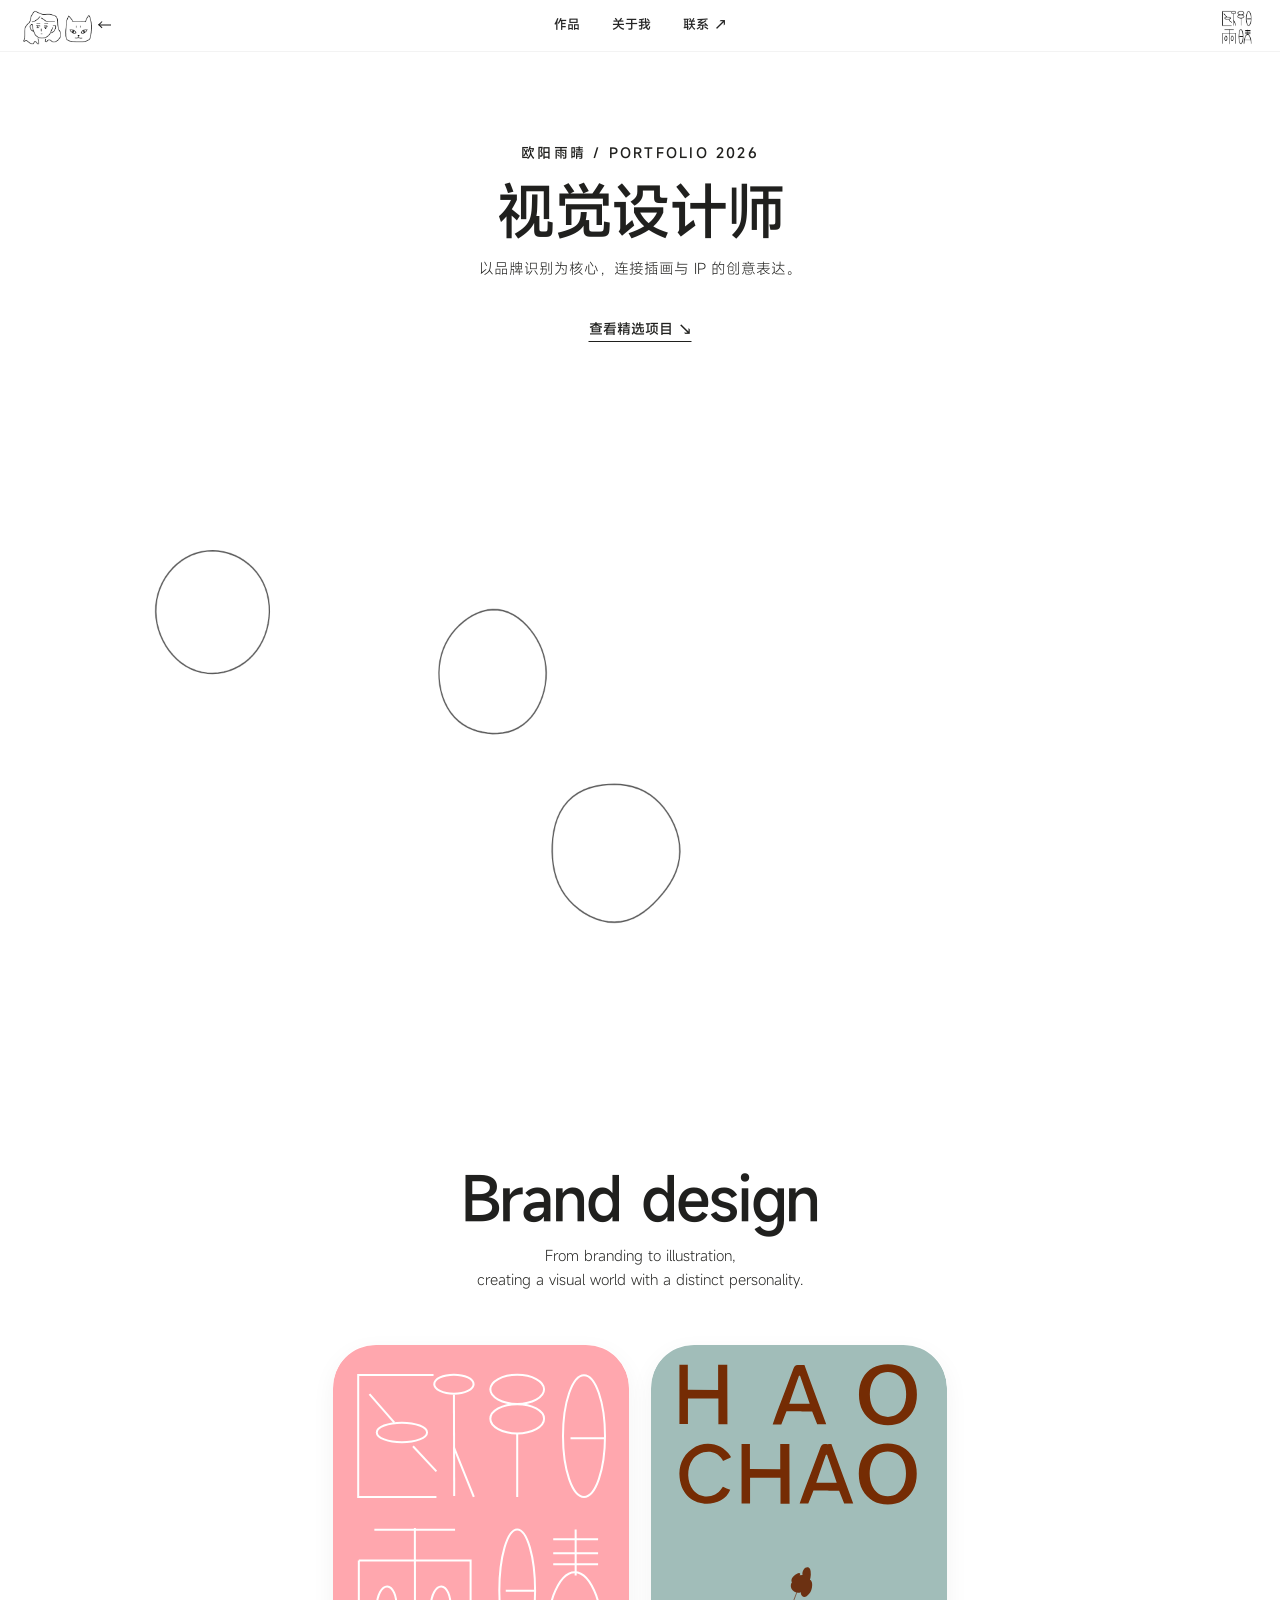
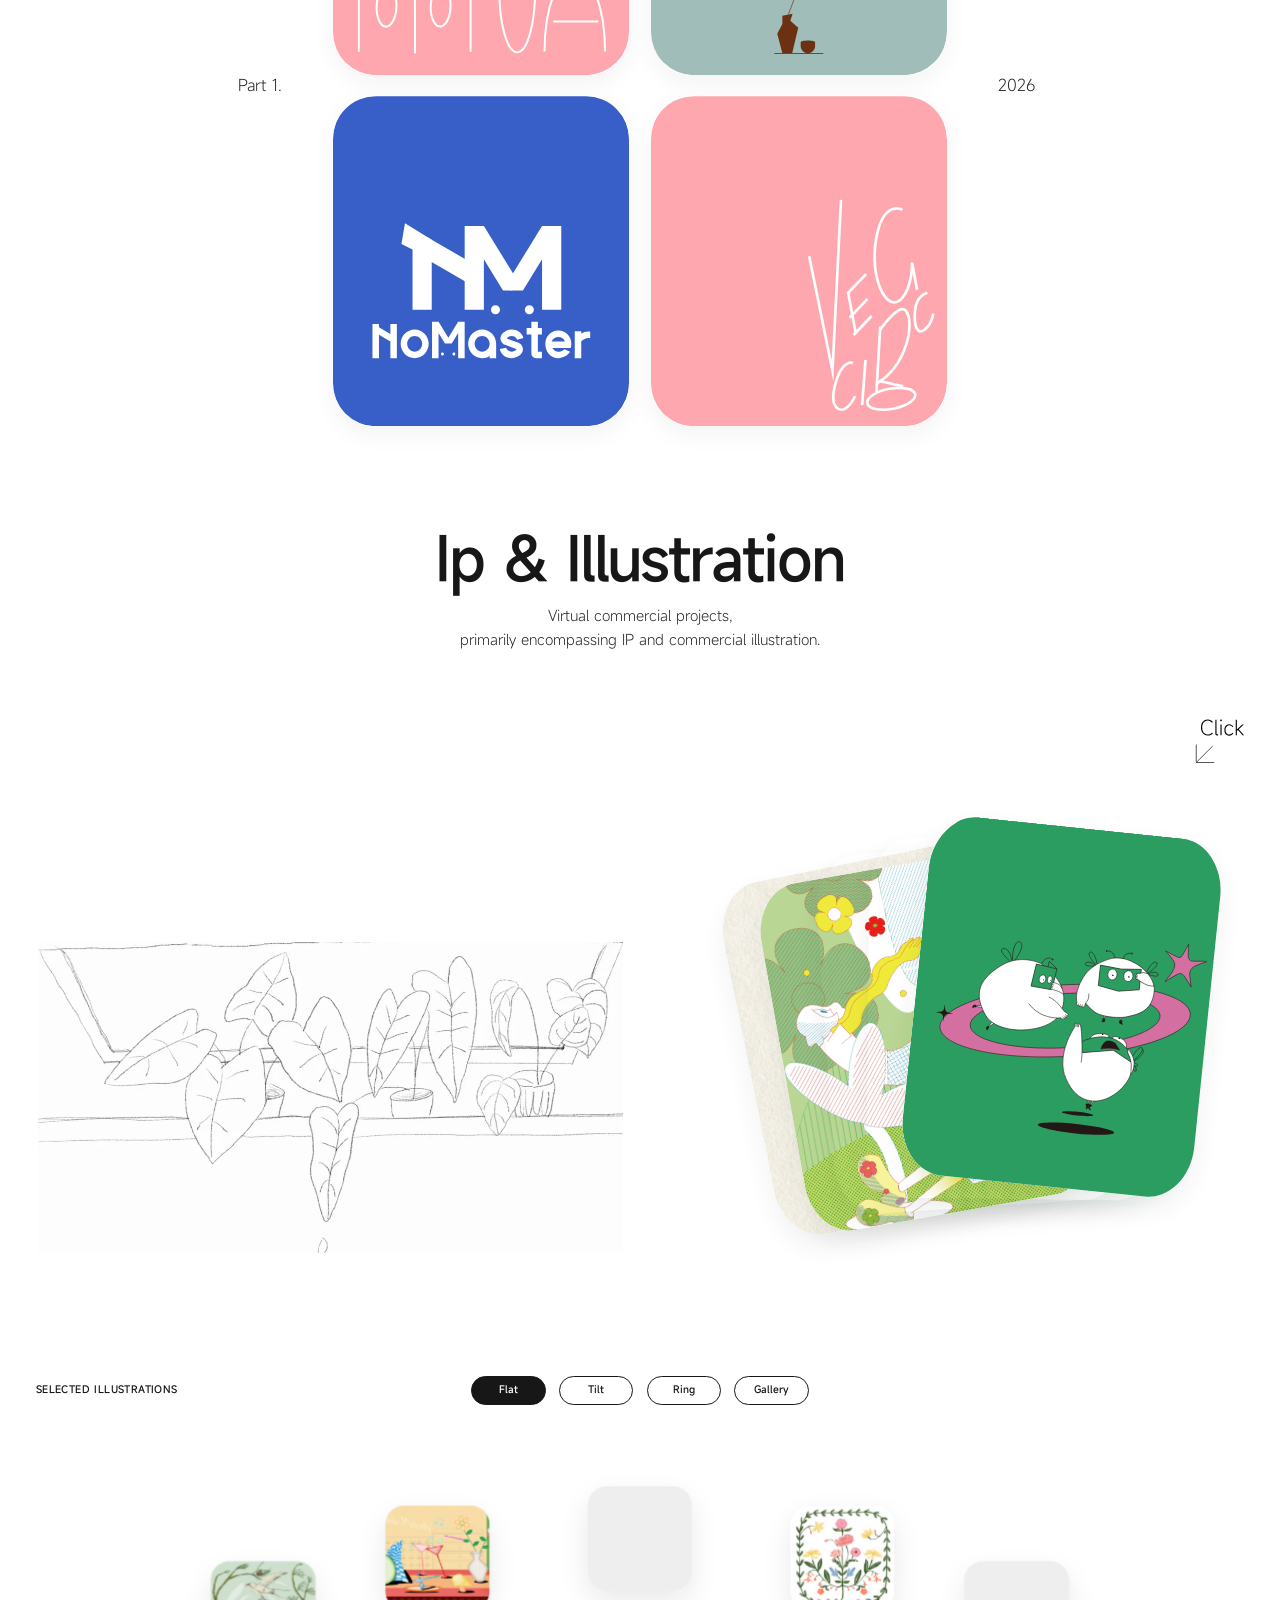
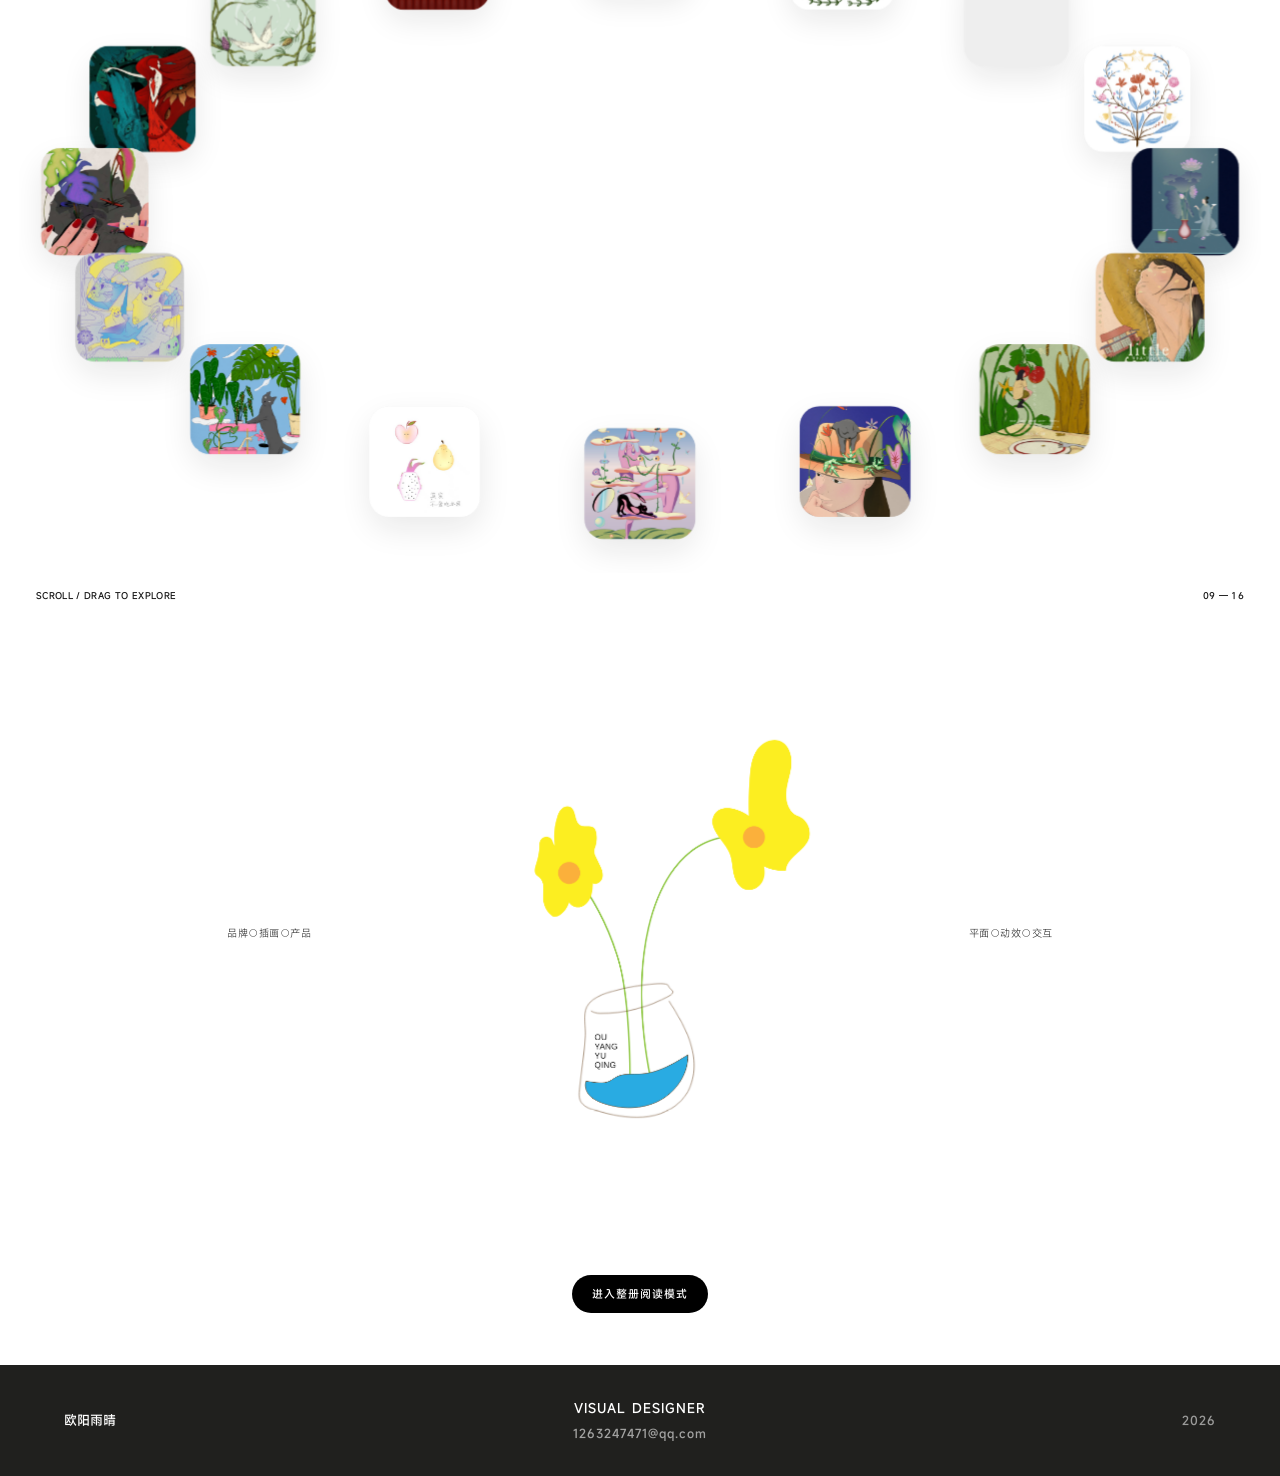
==== commit fcdbe9c6: "Refresh deployed portfolio pages" ====
--- a/index.html
+++ b/index.html
@@ -120,7 +120,7 @@
     <button class="card-focus-close" type="button" aria-label="关闭卡片预览">CLOSE ×</button>
     <img src="" alt="" />
   </div>
-  <script src="script.js?v=20260911-2"></script>
+  <script src="script.js?v=20260911-3"></script>
   <script src="career-refinement.js?v=20260911-3"></script>
   <script src="illustration-worlds.js?v=20260911-12"></script>
   <script src="orbit-gallery.js?v=20260911-5"></script>
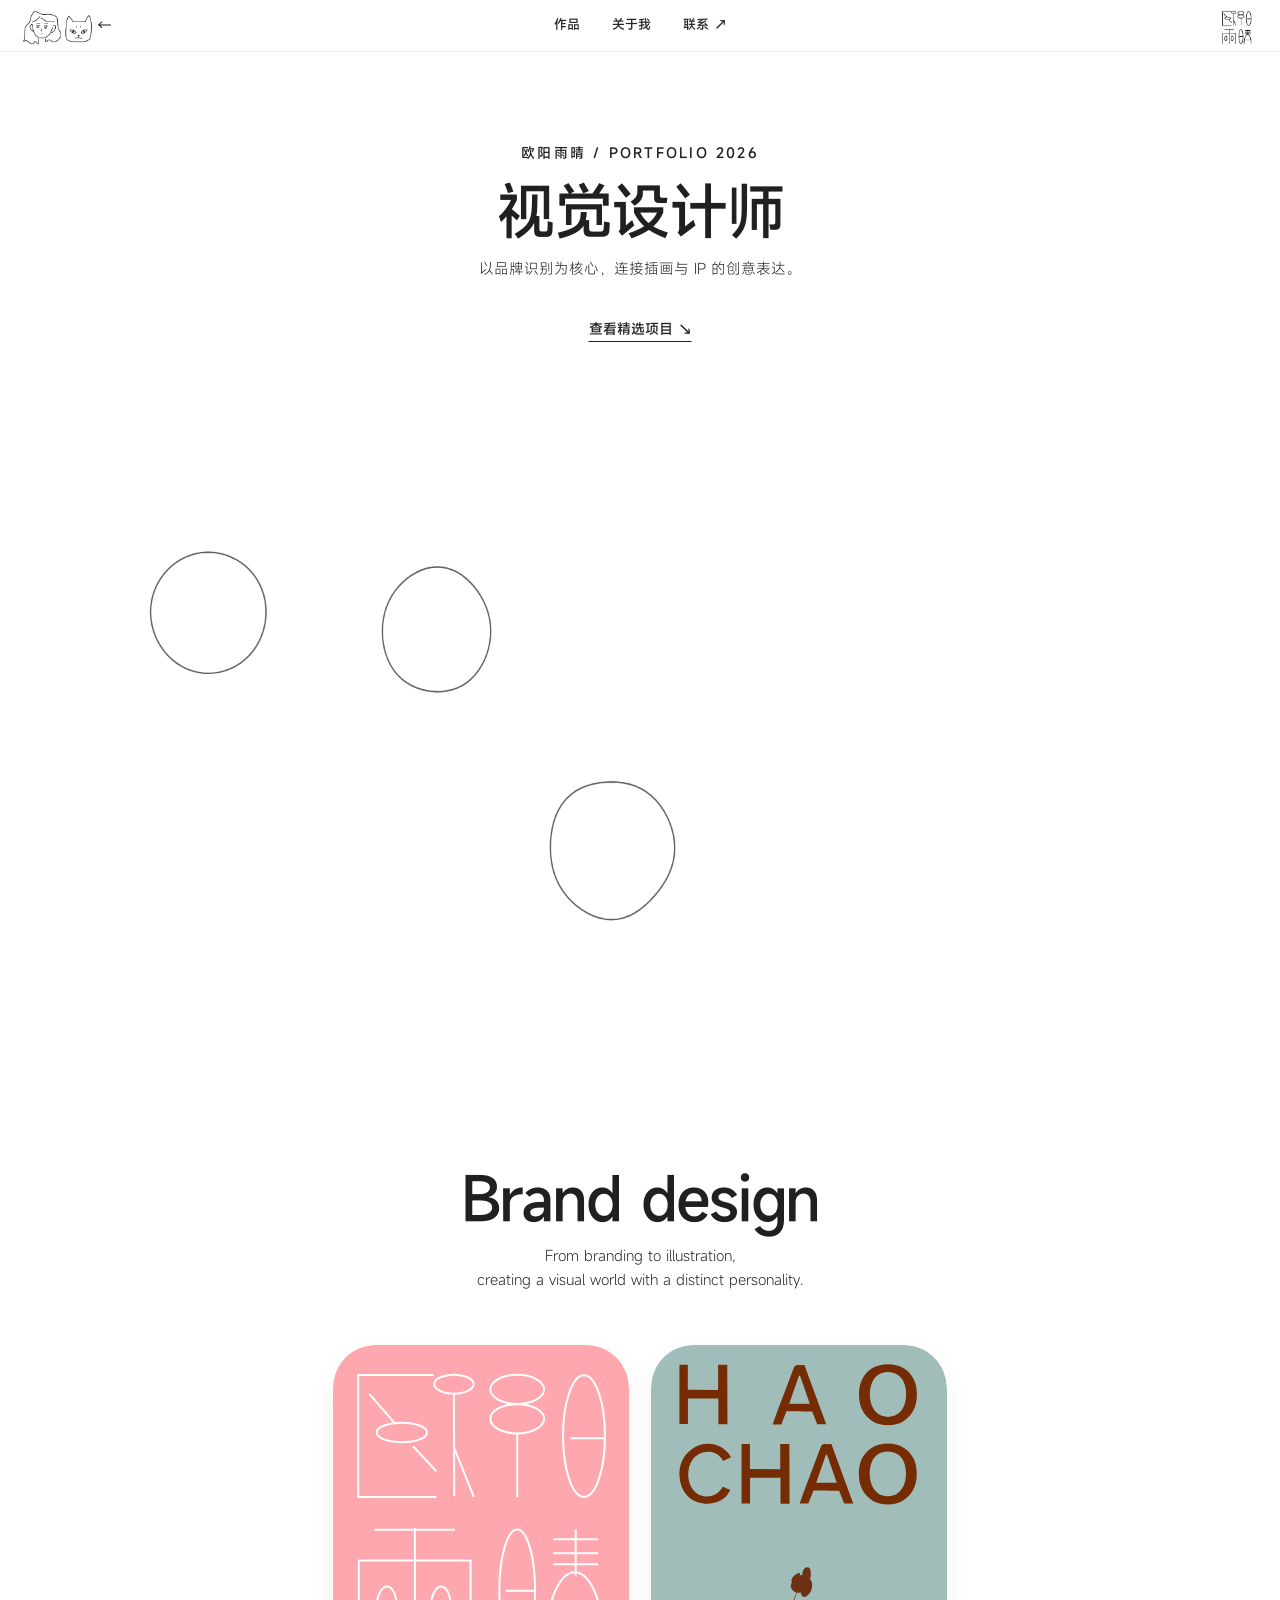
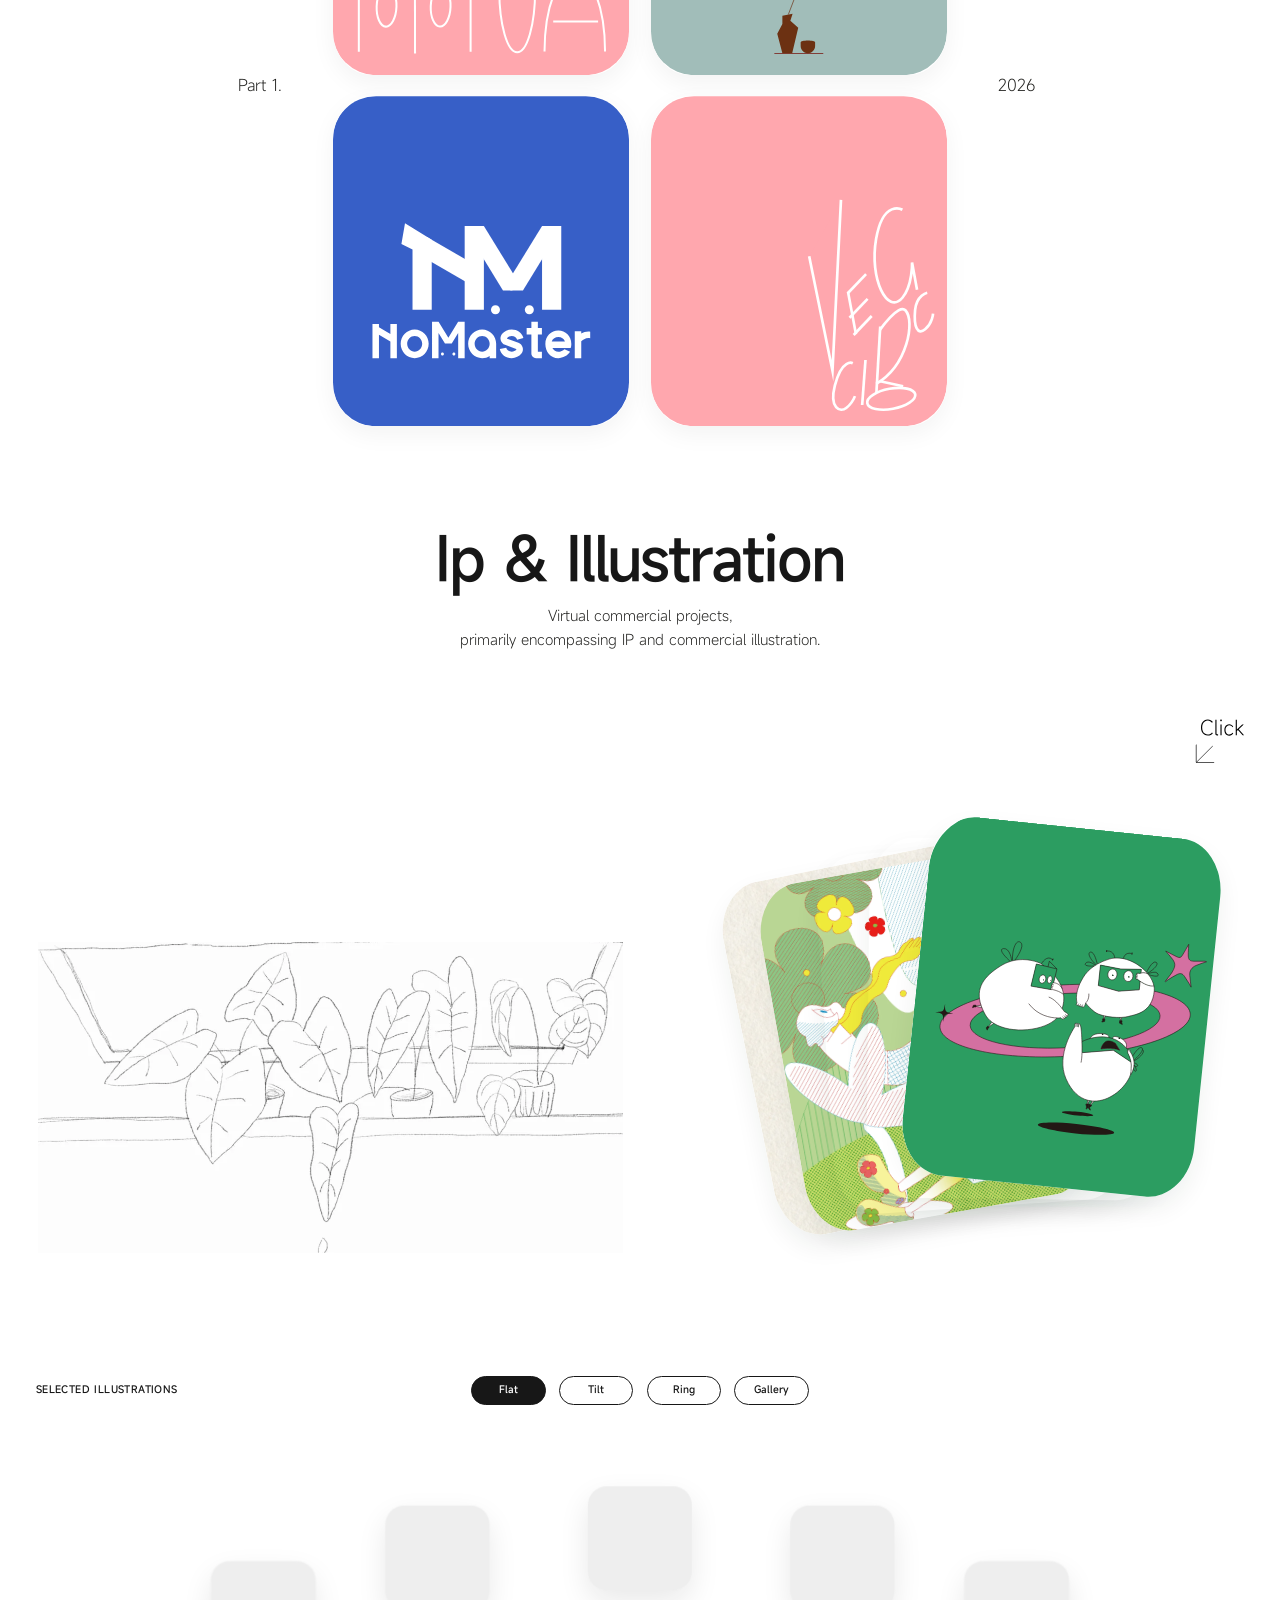
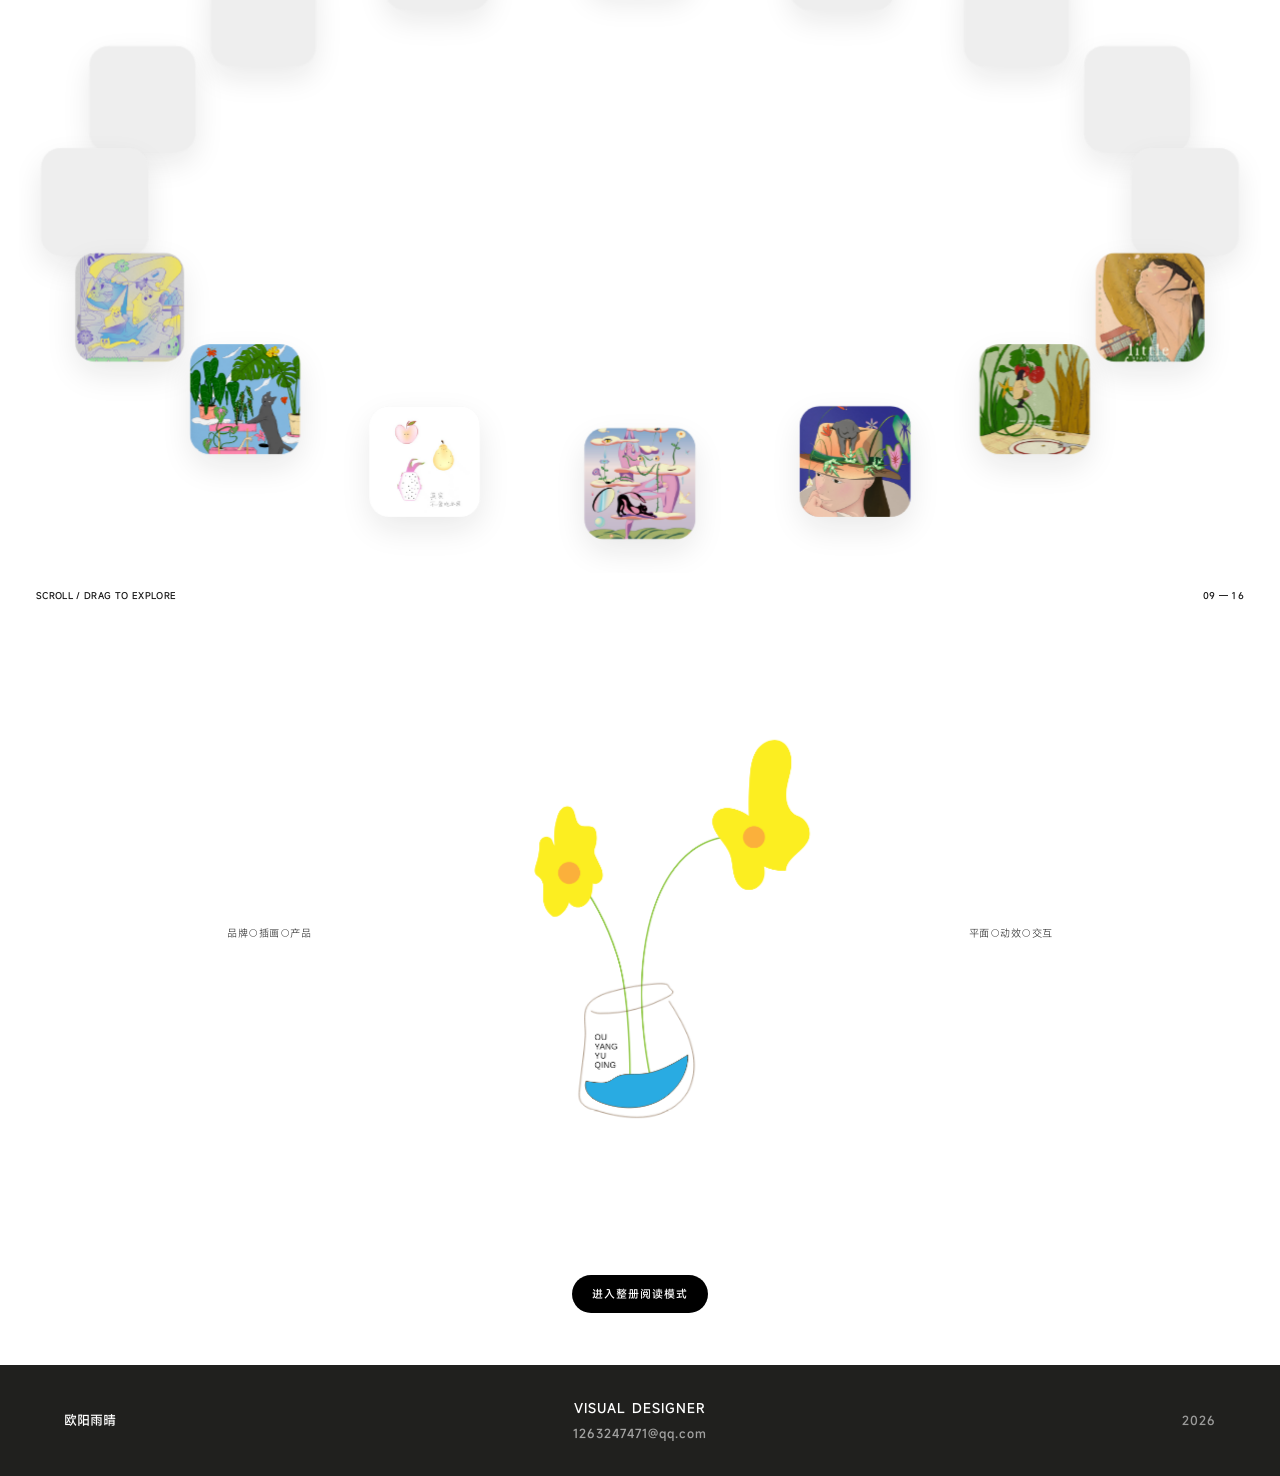
==== commit 1420a5f8: "Rename displayed project title to VECGIRC" ====
--- a/index.html
+++ b/index.html
@@ -56,7 +56,7 @@
         <nav>
           <a href="?project=haochao"><span>01</span>好巢 / Wonder Nest<small>Brand Design</small></a>
           <a href="?project=nomaster"><span>02</span>NoMaster<small>Brand Design</small></a>
-          <a href="?project=veccirc"><span>03</span>VECCIRC<small>Brand Design</small></a>
+          <a href="?project=veccirc"><span>03</span>VECGIRC<small>Brand Design</small></a>
           <a href="?project=daidai"><span>04</span>DAIDAI<small>IP Design</small></a>
           <a href="?project=summer"><span>05</span>Summer Dream<small>Illustration</small></a>
           <a href="?project=garden"><span>06</span>迷失的少女花园<small>Illustration</small></a>
@@ -84,7 +84,7 @@
       <section class="home-feature-grid row" aria-label="精选项目">
         <article class="home-project home-project-wide col-12"><a href="?project=nomaster"><figure><video class="home-project-video deferred-video" muted loop playsinline preload="none" poster="assets/nomaster.png" aria-label="NoMaster 项目动态预览"><source src="media/nomaster-motion.mp4" type="video/mp4" /></video></figure><div><p>BRAND DESIGN · 02</p><h3>NoMaster</h3><span>查看完整项目 →</span></div></a></article>
         <article class="home-project col-12 col-md-6"><a href="?project=haochao"><figure><img src="pages/019.webp" alt="好巢项目第 19 页预览" loading="lazy" decoding="async" fetchpriority="low" /></figure><div><p>BRAND DESIGN · 01</p><h3>好巢 / Wonder Nest</h3><span>探索项目 →</span></div></a></article>
-        <article class="home-project col-12 col-md-6"><a href="?project=veccirc"><figure><img src="assets/veccirc.png" alt="VECCIRC 项目预览" loading="lazy" decoding="async" fetchpriority="low" /></figure><div><p>BRAND DESIGN · 03</p><h3>VECCIRC</h3><span>探索项目 →</span></div></a></article>
+        <article class="home-project col-12 col-md-6"><a href="?project=veccirc"><figure><img src="assets/veccirc.png" alt="VECGIRC 项目预览" loading="lazy" decoding="async" fetchpriority="low" /></figure><div><p>BRAND DESIGN · 03</p><h3>VECGIRC</h3><span>探索项目 →</span></div></a></article>
       </section>
       <section class="home-collection" aria-labelledby="collection-title">
         <div class="home-collection-shell">
@@ -120,8 +120,8 @@
     <button class="card-focus-close" type="button" aria-label="关闭卡片预览">CLOSE ×</button>
     <img src="" alt="" />
   </div>
-  <script src="script.js?v=20260911-3"></script>
-  <script src="career-refinement.js?v=20260911-3"></script>
+  <script src="script.js?v=20260914-name"></script>
+  <script src="career-refinement.js?v=20260914-name"></script>
   <script src="illustration-worlds.js?v=20260911-12"></script>
   <script src="orbit-gallery.js?v=20260911-5"></script>
   <script src="botanical-motion.js?v=20260911-1"></script>
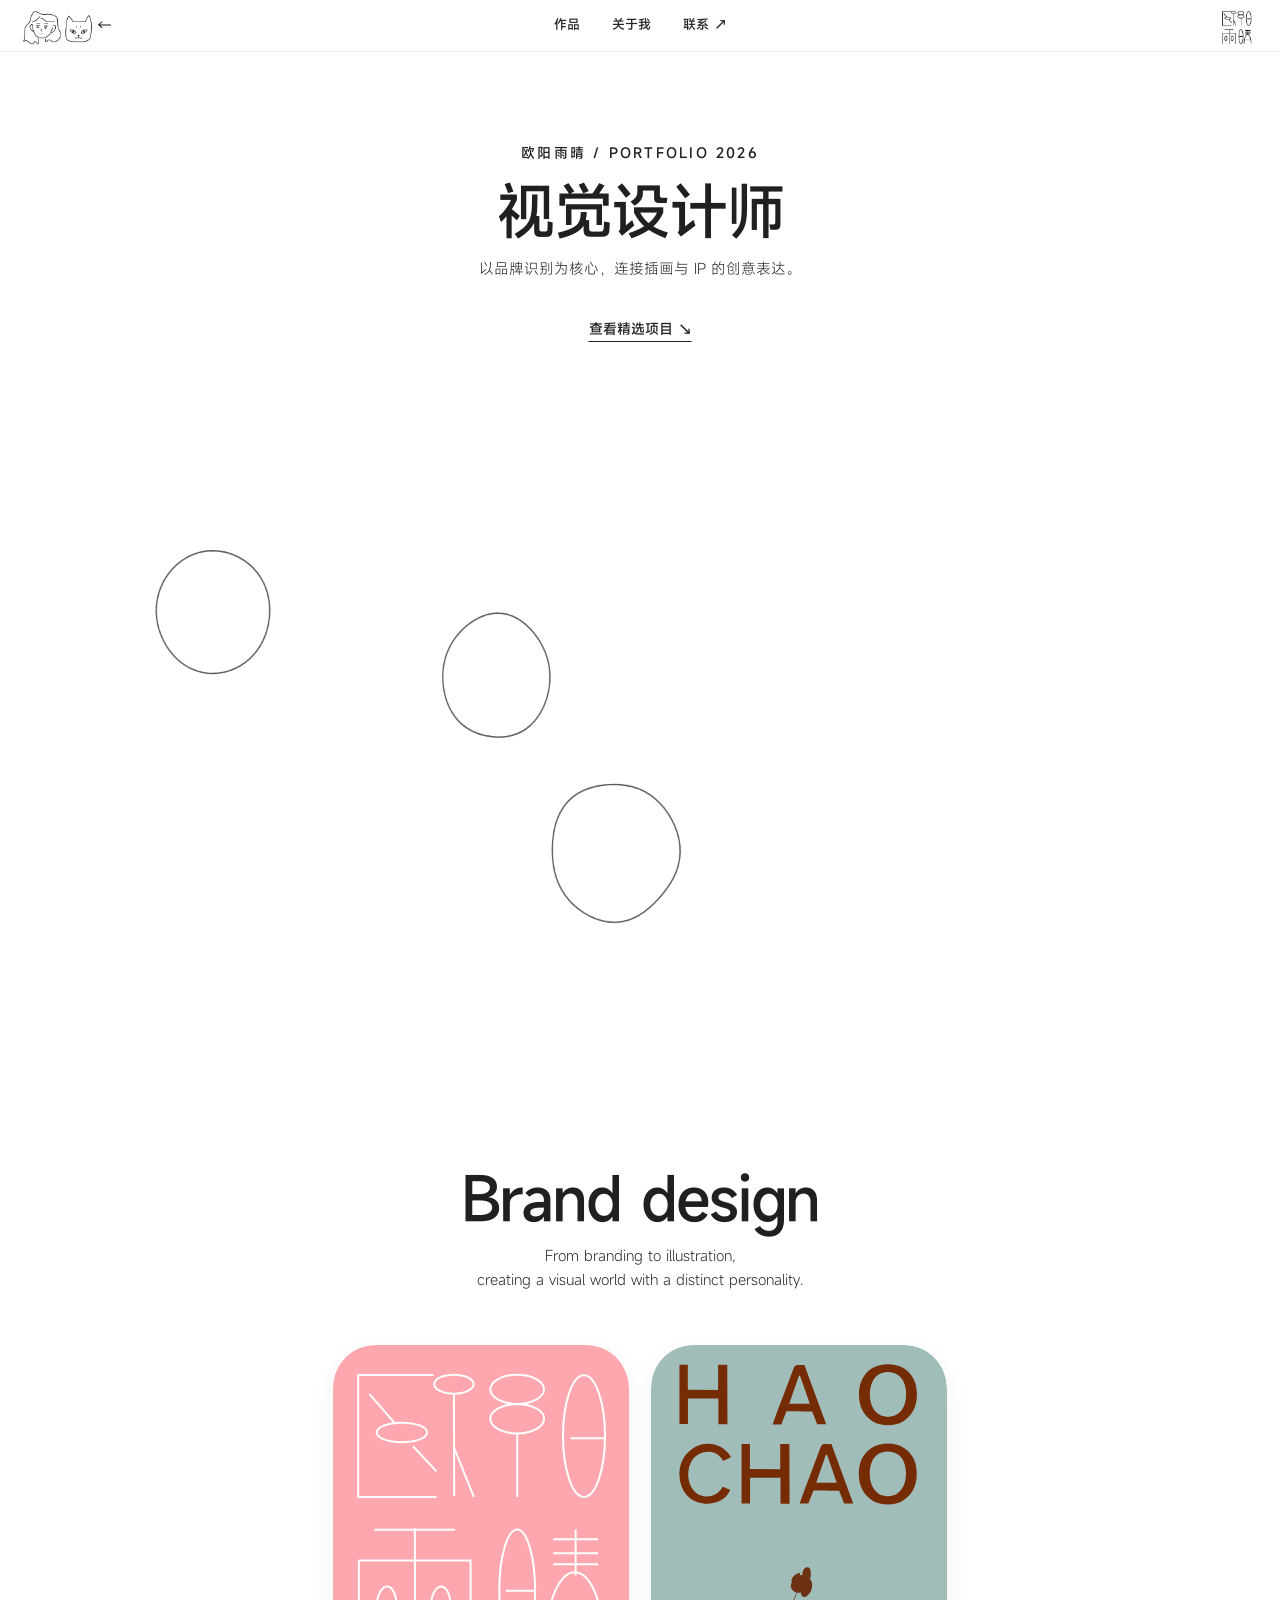
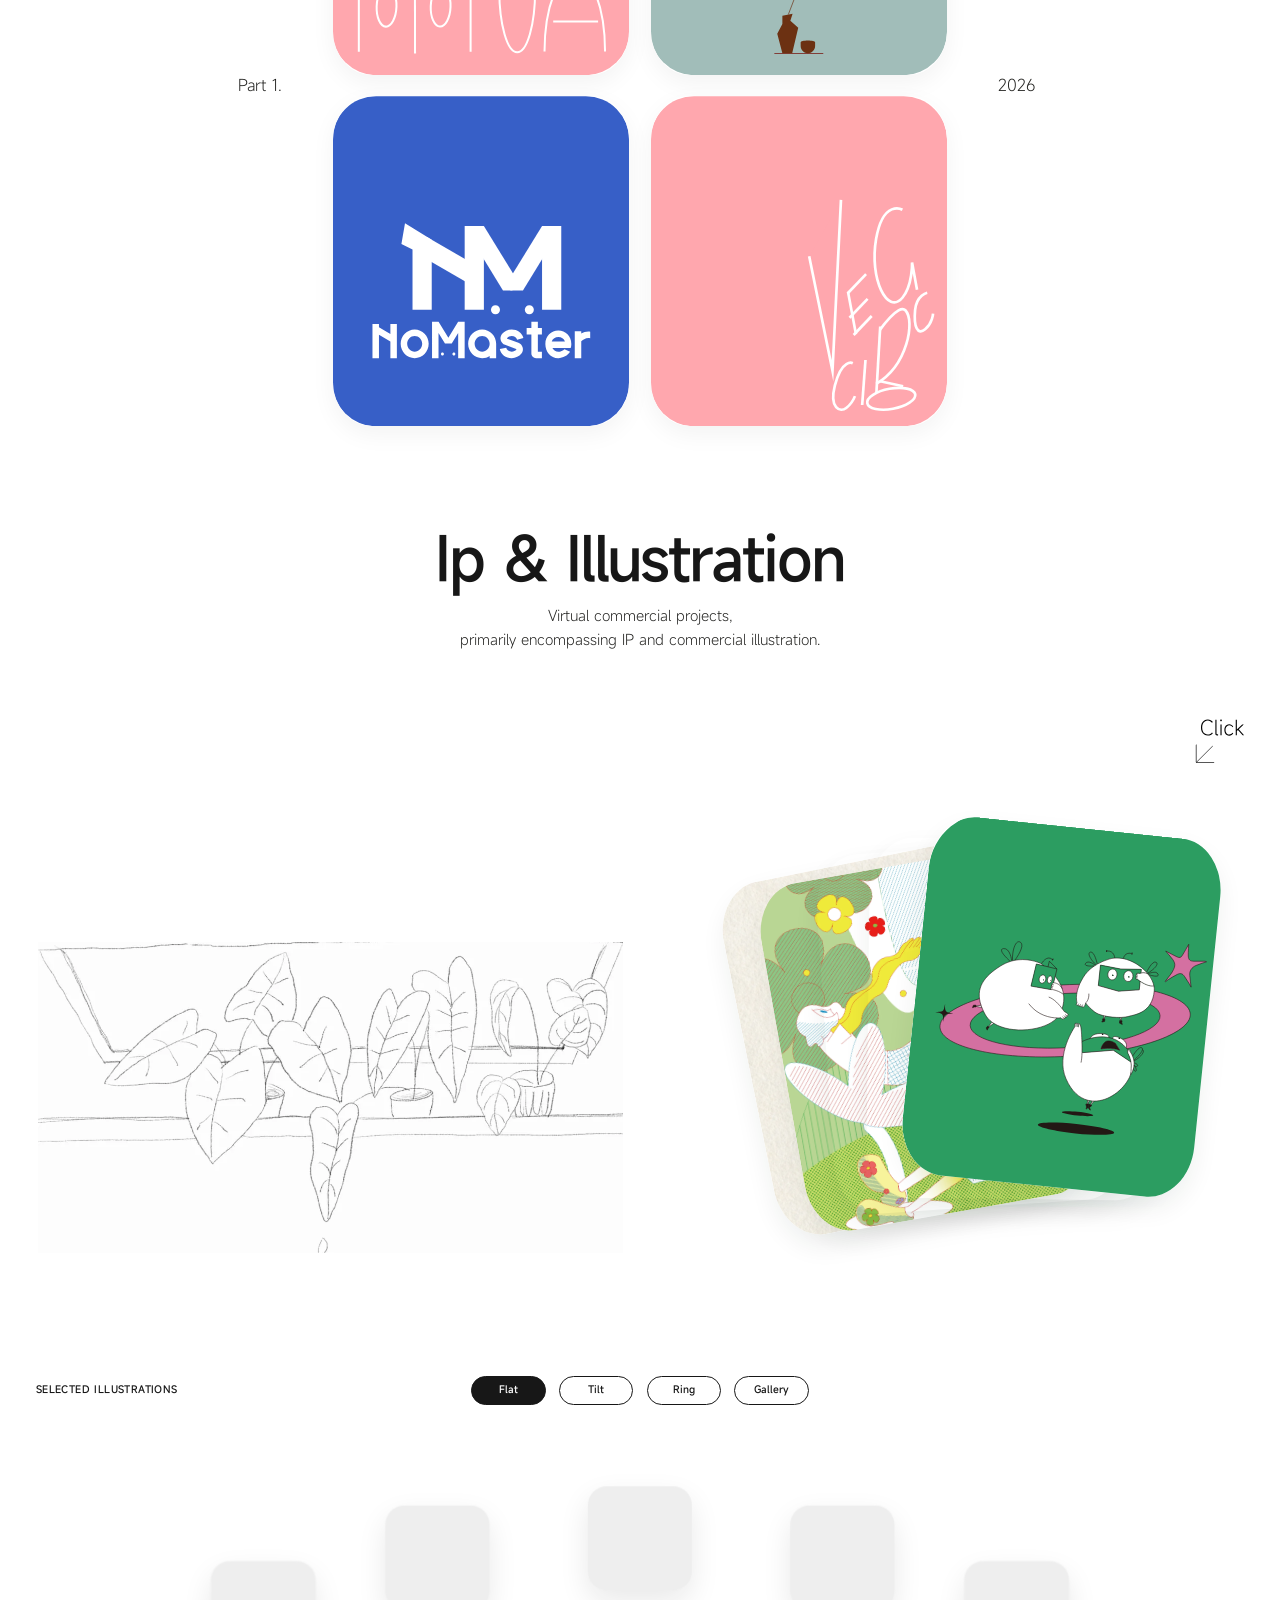
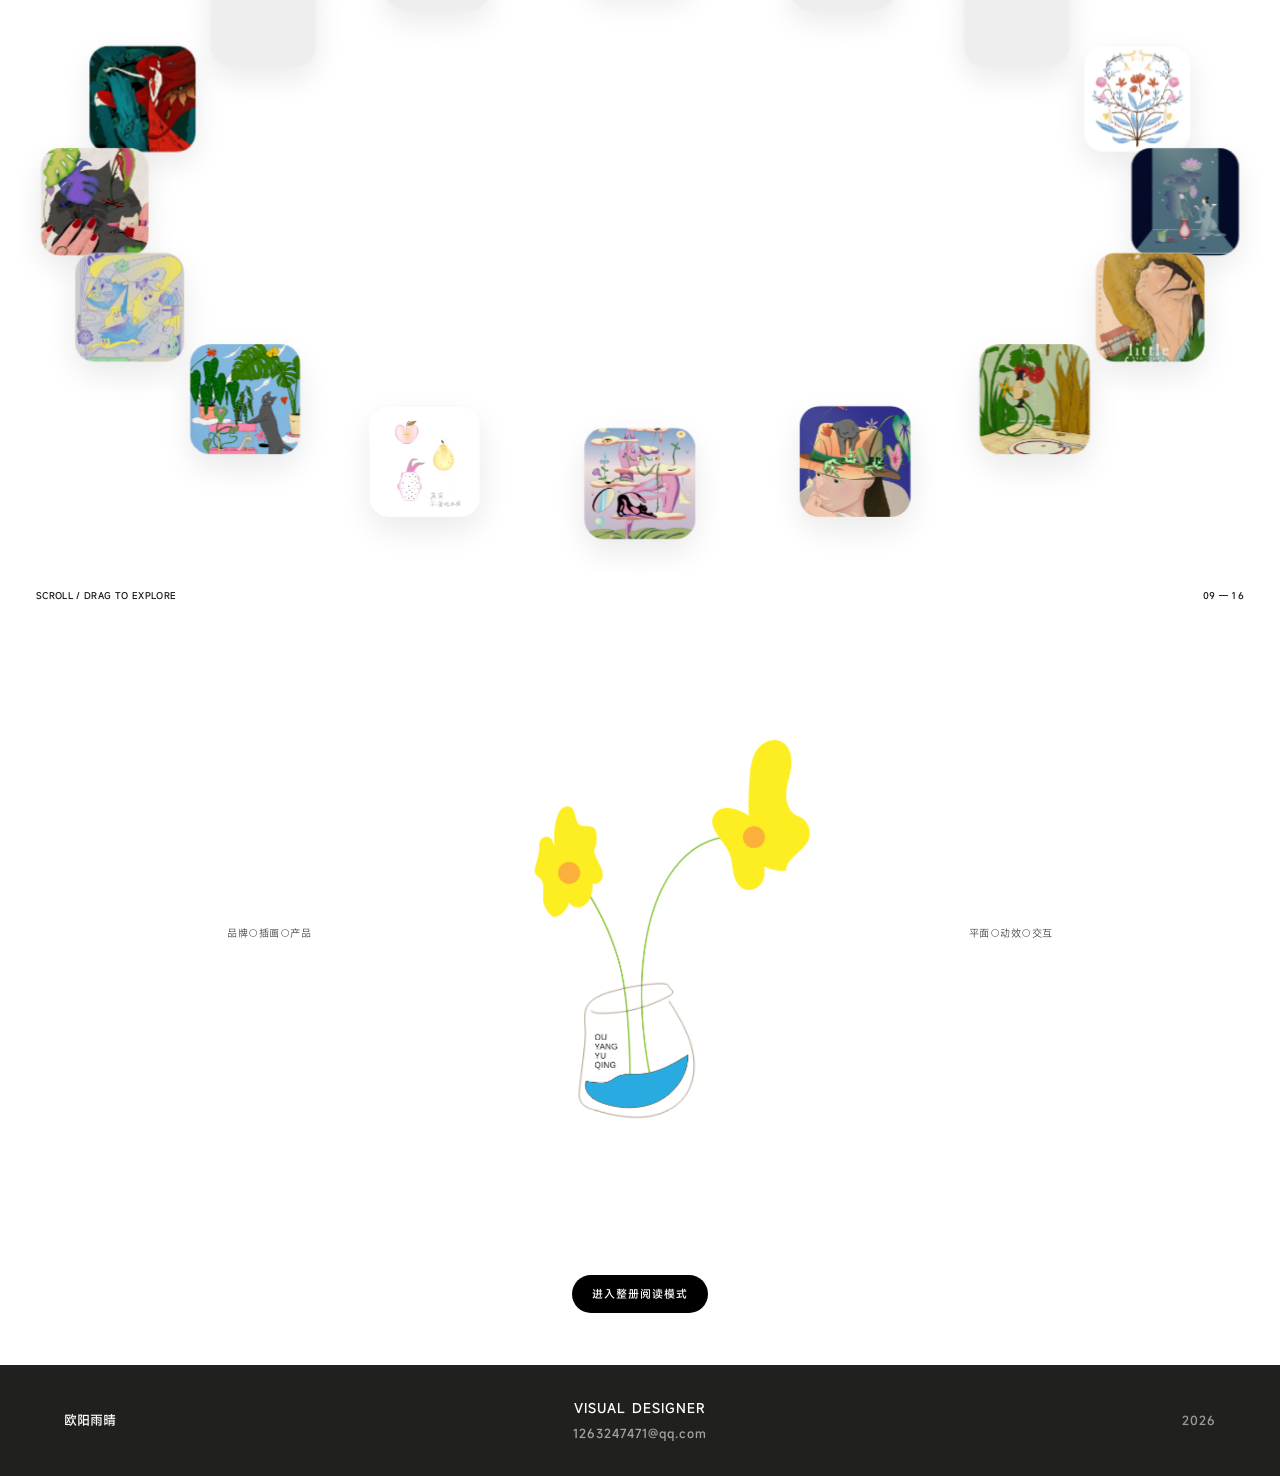
==== commit 35650a11: "Correct displayed project name to VEGCIRC" ====
--- a/index.html
+++ b/index.html
@@ -56,7 +56,7 @@
         <nav>
           <a href="?project=haochao"><span>01</span>好巢 / Wonder Nest<small>Brand Design</small></a>
           <a href="?project=nomaster"><span>02</span>NoMaster<small>Brand Design</small></a>
-          <a href="?project=veccirc"><span>03</span>VECGIRC<small>Brand Design</small></a>
+          <a href="?project=veccirc"><span>03</span>VEGCIRC<small>Brand Design</small></a>
           <a href="?project=daidai"><span>04</span>DAIDAI<small>IP Design</small></a>
           <a href="?project=summer"><span>05</span>Summer Dream<small>Illustration</small></a>
           <a href="?project=garden"><span>06</span>迷失的少女花园<small>Illustration</small></a>
@@ -84,7 +84,7 @@
       <section class="home-feature-grid row" aria-label="精选项目">
         <article class="home-project home-project-wide col-12"><a href="?project=nomaster"><figure><video class="home-project-video deferred-video" muted loop playsinline preload="none" poster="assets/nomaster.png" aria-label="NoMaster 项目动态预览"><source src="media/nomaster-motion.mp4" type="video/mp4" /></video></figure><div><p>BRAND DESIGN · 02</p><h3>NoMaster</h3><span>查看完整项目 →</span></div></a></article>
         <article class="home-project col-12 col-md-6"><a href="?project=haochao"><figure><img src="pages/019.webp" alt="好巢项目第 19 页预览" loading="lazy" decoding="async" fetchpriority="low" /></figure><div><p>BRAND DESIGN · 01</p><h3>好巢 / Wonder Nest</h3><span>探索项目 →</span></div></a></article>
-        <article class="home-project col-12 col-md-6"><a href="?project=veccirc"><figure><img src="assets/veccirc.png" alt="VECGIRC 项目预览" loading="lazy" decoding="async" fetchpriority="low" /></figure><div><p>BRAND DESIGN · 03</p><h3>VECGIRC</h3><span>探索项目 →</span></div></a></article>
+        <article class="home-project col-12 col-md-6"><a href="?project=veccirc"><figure><img src="assets/veccirc.png" alt="VEGCIRC 项目预览" loading="lazy" decoding="async" fetchpriority="low" /></figure><div><p>BRAND DESIGN · 03</p><h3>VEGCIRC</h3><span>探索项目 →</span></div></a></article>
       </section>
       <section class="home-collection" aria-labelledby="collection-title">
         <div class="home-collection-shell">
@@ -120,8 +120,8 @@
     <button class="card-focus-close" type="button" aria-label="关闭卡片预览">CLOSE ×</button>
     <img src="" alt="" />
   </div>
-  <script src="script.js?v=20260914-name"></script>
-  <script src="career-refinement.js?v=20260914-name"></script>
+  <script src="script.js?v=20260914-vegcirc"></script>
+  <script src="career-refinement.js?v=20260914-vegcirc"></script>
   <script src="illustration-worlds.js?v=20260911-12"></script>
   <script src="orbit-gallery.js?v=20260911-5"></script>
   <script src="botanical-motion.js?v=20260911-1"></script>
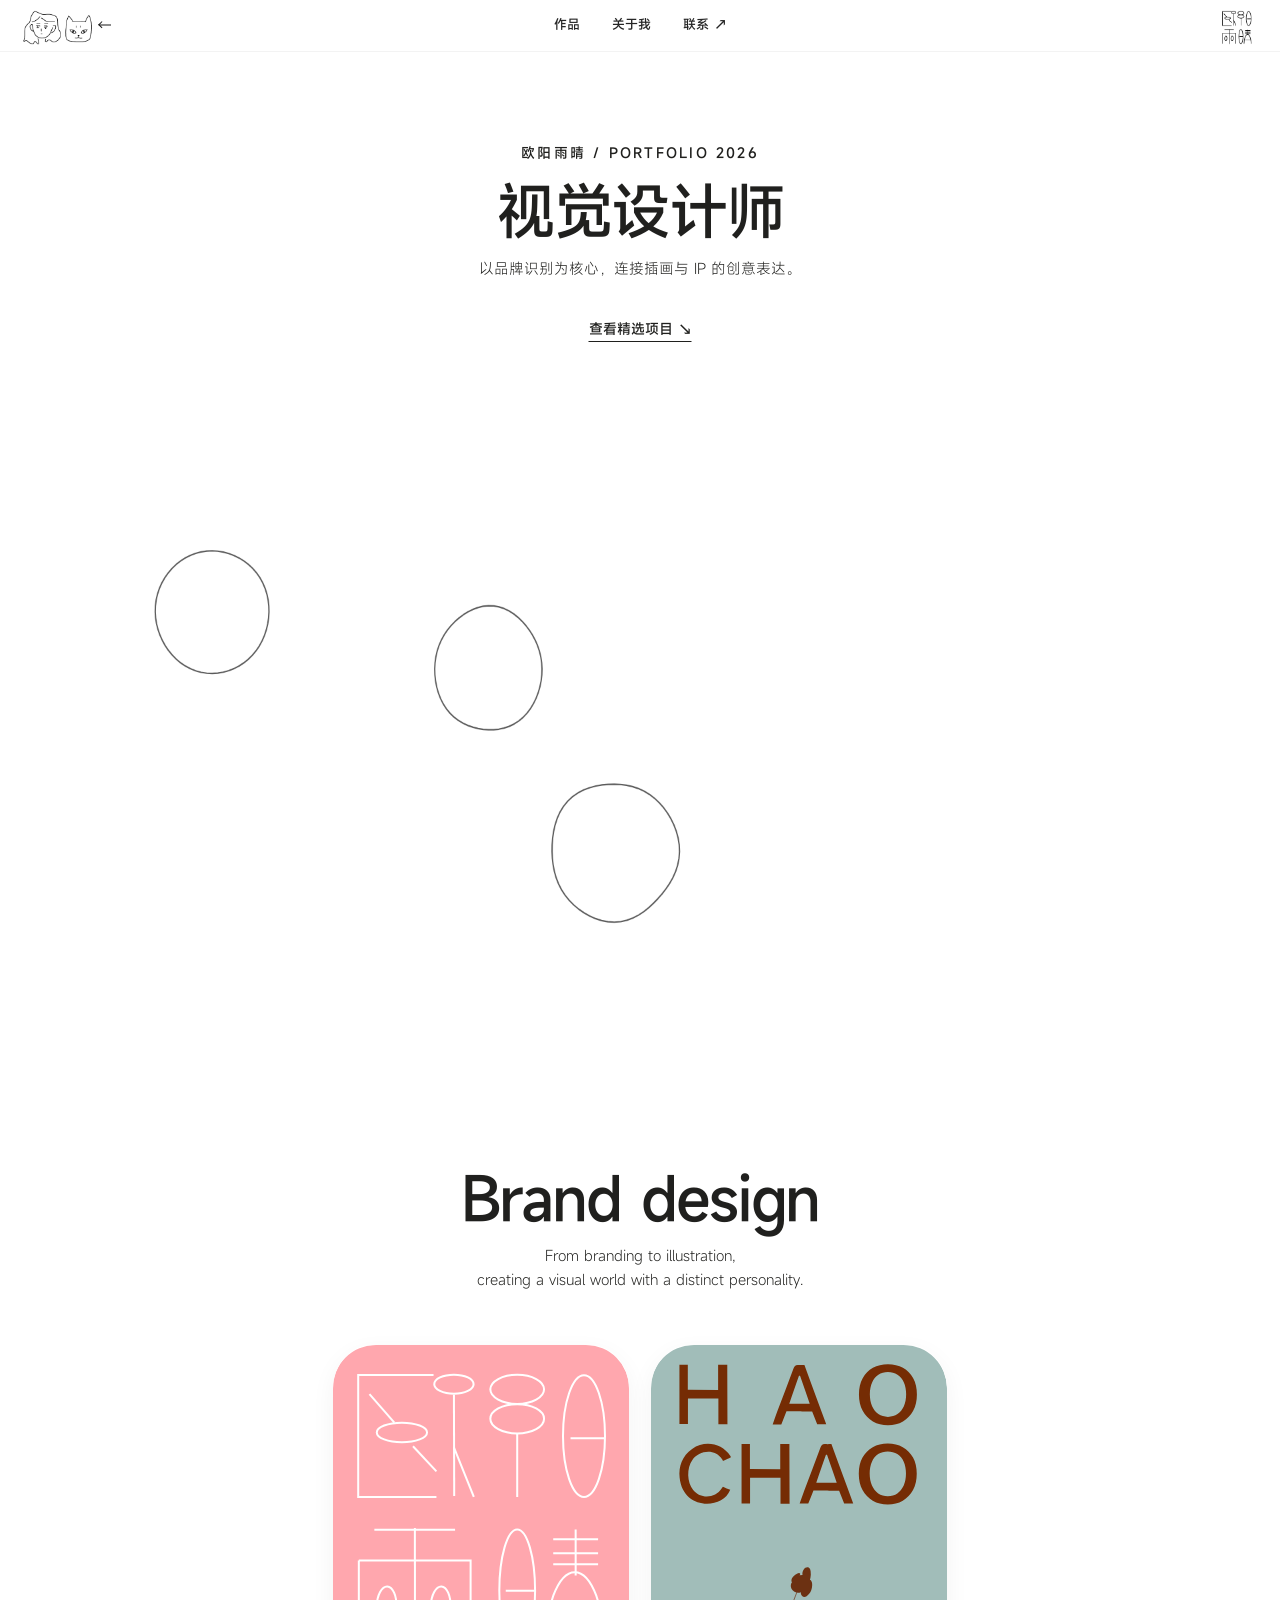
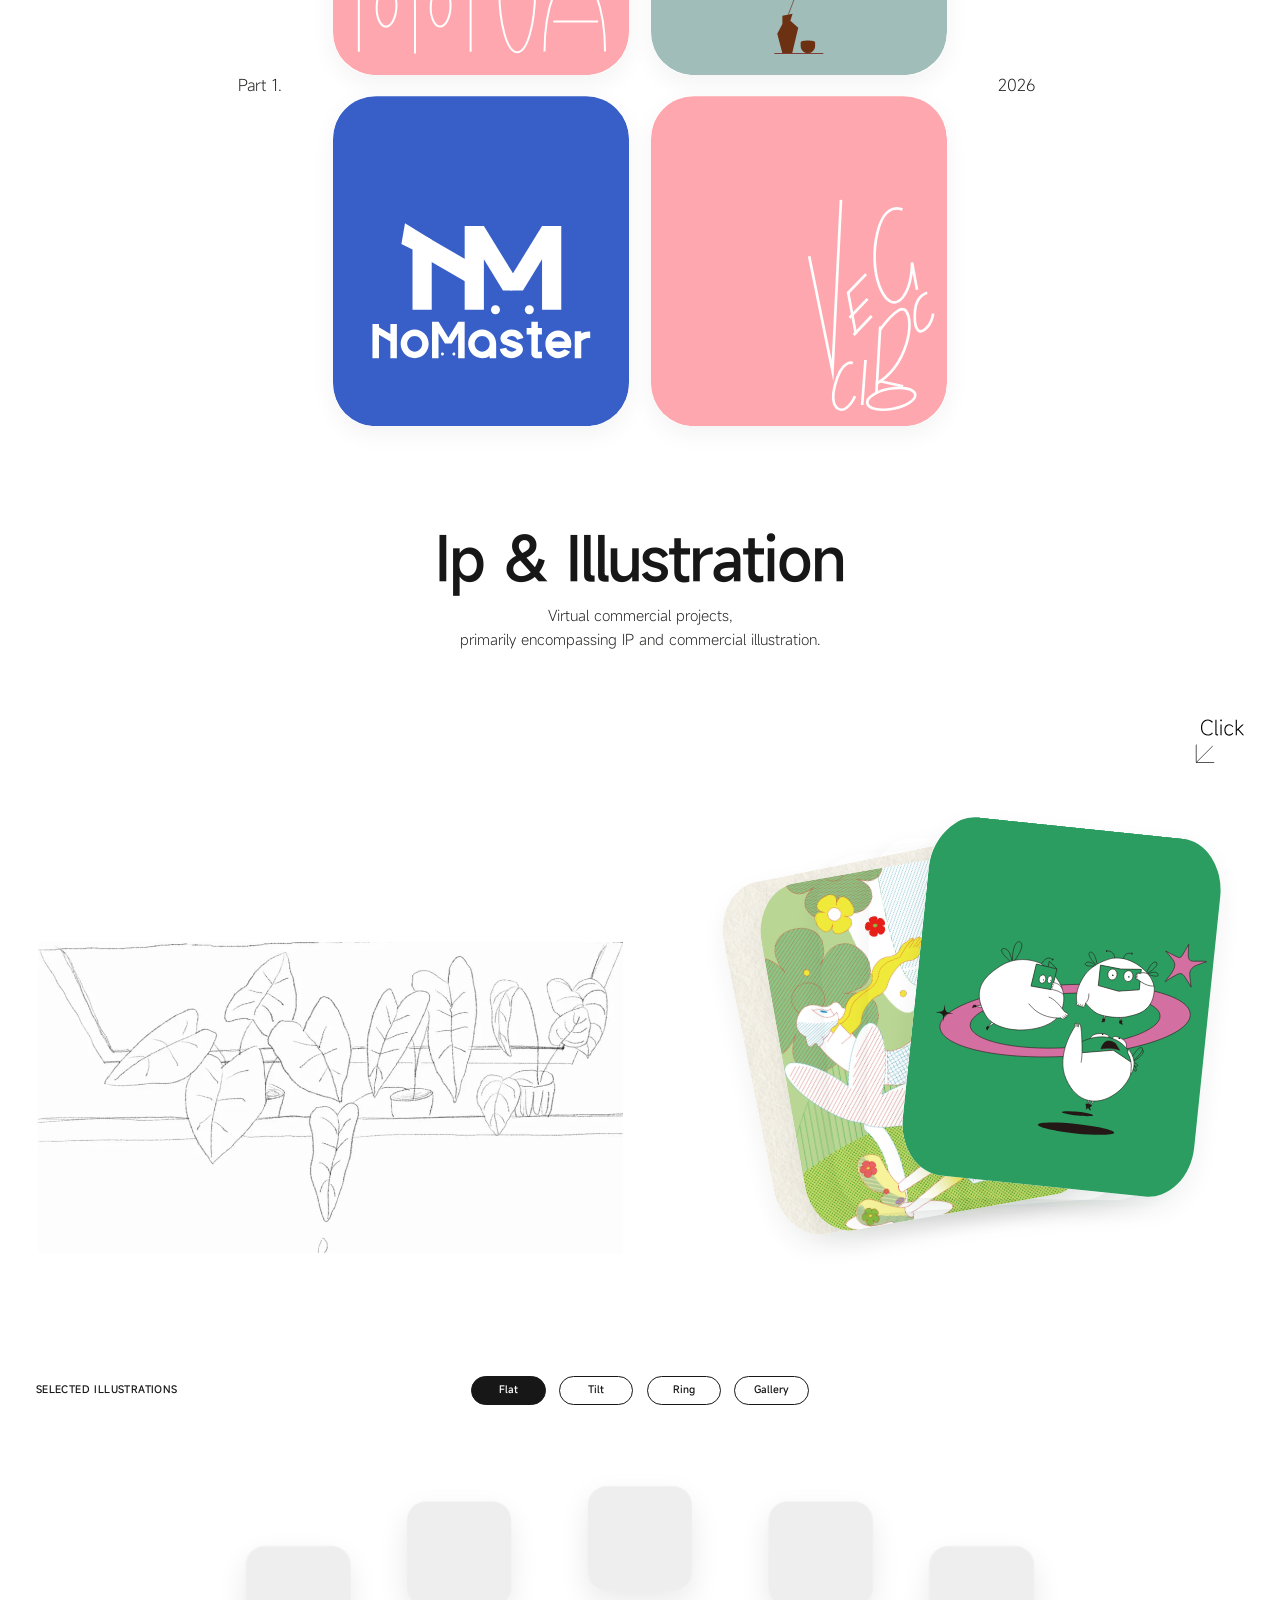
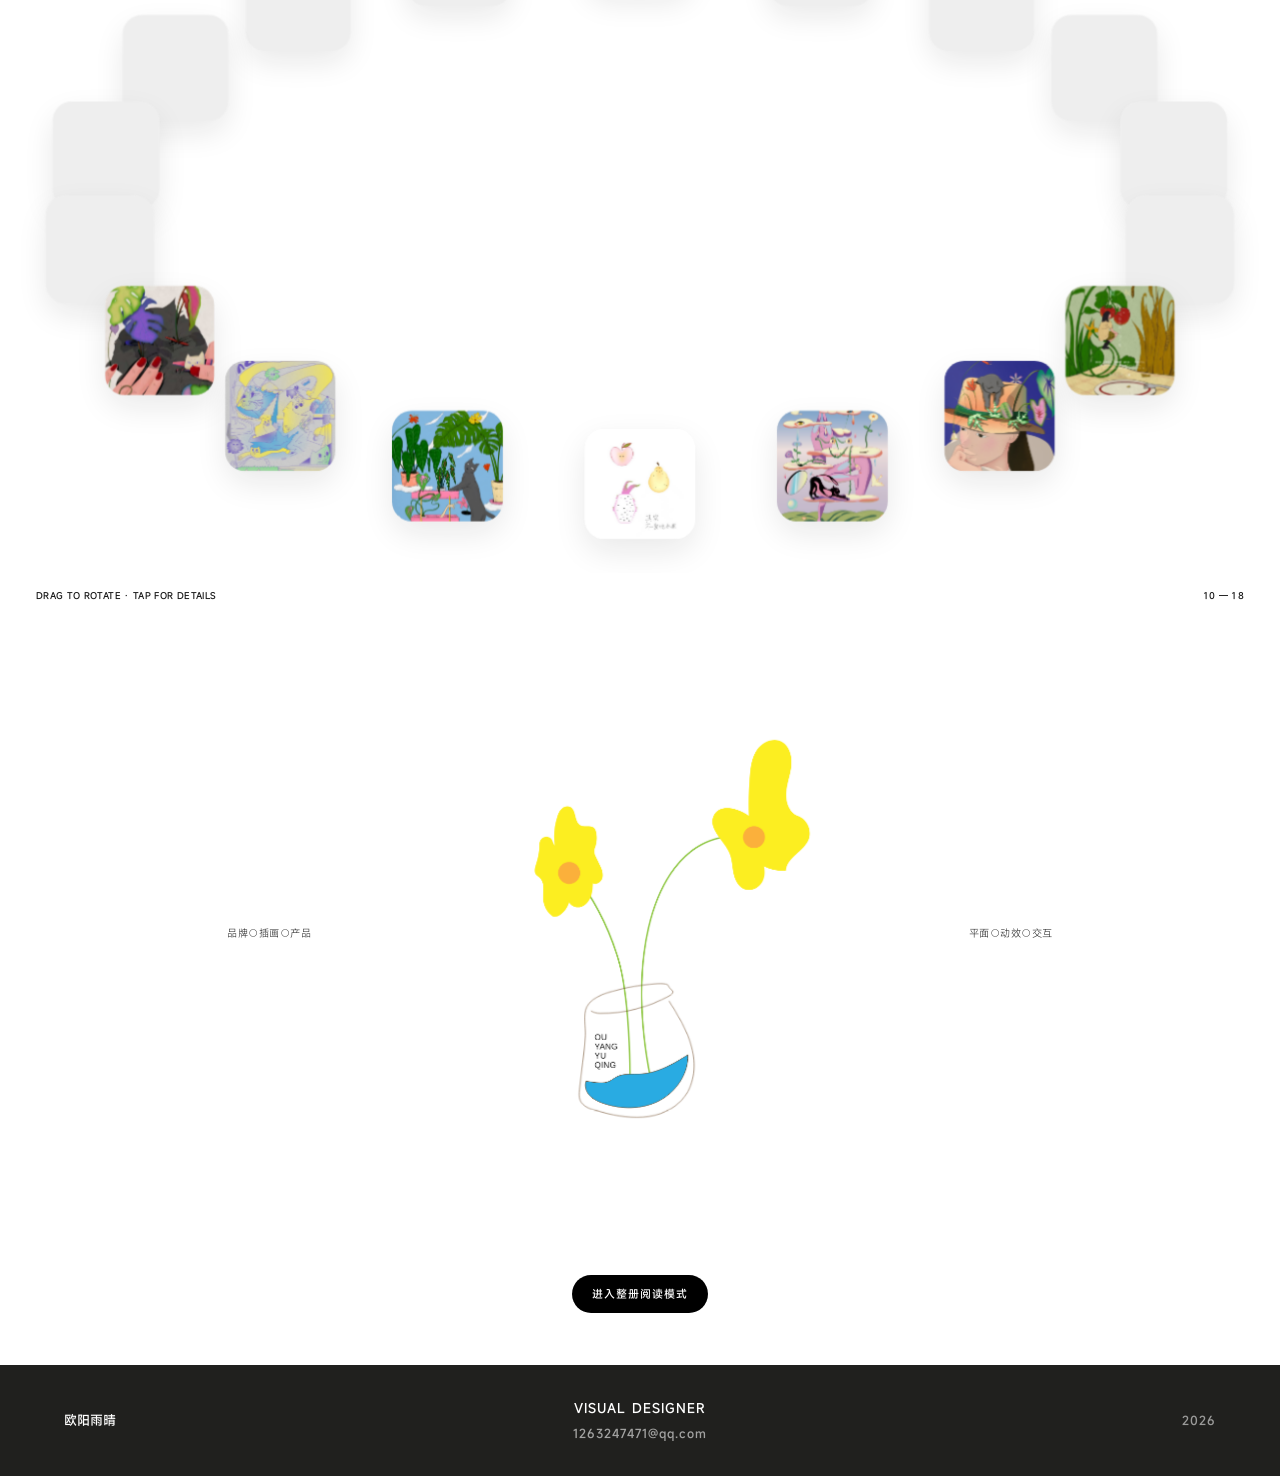
==== commit 17088666: "Update illustration gallery and project overviews" ====
--- a/index.html
+++ b/index.html
@@ -17,7 +17,7 @@
   <link rel="stylesheet" href="fan-visible.css" />
   <link rel="stylesheet" href="inline-gallery.css" />
   <link rel="stylesheet" href="stacked-cards.css" />
-  <link rel="stylesheet" href="card-focus.css" />
+  <link rel="stylesheet" href="card-focus.css?v=20260914-1" />
   <link rel="stylesheet" href="rounded-pages.css" />
   <link rel="stylesheet" href="card-hover.css" />
   <link rel="stylesheet" href="video-modal.css" />
@@ -28,11 +28,11 @@
   <link rel="stylesheet" href="framework-navigation.css" />
   <link rel="stylesheet" href="scroll-experience.css" />
   <link rel="stylesheet" href="home.css" />
-  <link rel="stylesheet" href="bootstrap-responsive.css" />
+  <link rel="stylesheet" href="bootstrap-responsive.css?v=20260914-1" />
   <link rel="stylesheet" href="editorial-home.css" />
   <link rel="stylesheet" href="career-refinement.css?v=20260910-2" />
   <link rel="stylesheet" href="illustration-worlds.css?v=20260910-11" />
-  <link rel="stylesheet" href="orbit-gallery.css?v=20260911-2" />
+  <link rel="stylesheet" href="orbit-gallery.css?v=20260914-3" />
   <link rel="stylesheet" href="botanical-motion.css?v=20260911-2" />
   <link rel="stylesheet" href="about-motion.css?v=20260911-11" />
   <link rel="stylesheet" href="home-scroll-tuning.css?v=20260911-8" />
@@ -118,12 +118,15 @@
   </section>
   <div class="card-focus" aria-hidden="true" role="dialog" aria-label="作品卡片预览">
     <button class="card-focus-close" type="button" aria-label="关闭卡片预览">CLOSE ×</button>
-    <img src="" alt="" />
+    <div class="card-focus-content">
+      <img src="" alt="" />
+      <p class="card-focus-title" aria-live="polite"></p>
+    </div>
   </div>
-  <script src="script.js?v=20260914-vegcirc"></script>
-  <script src="career-refinement.js?v=20260914-vegcirc"></script>
+  <script src="script.js?v=20260914-title"></script>
+  <script src="career-refinement.js?v=20260914-overviews"></script>
   <script src="illustration-worlds.js?v=20260911-12"></script>
-  <script src="orbit-gallery.js?v=20260911-5"></script>
+  <script src="orbit-gallery.js?v=20260914-3"></script>
   <script src="botanical-motion.js?v=20260911-1"></script>
   <script src="about-motion.js?v=20260911-11"></script>
   <script src="home-scroll-tuning.js?v=20260910-1"></script>
--- a/card-focus.css
+++ b/card-focus.css
@@ -1 +1 @@
-.inline-card-gallery .card-grid{cursor:default}.inline-card-gallery .card-grid.is-dragging{cursor:default}.card-focus{display:none;position:fixed;z-index:30;inset:0;place-items:center;padding:8vh 8vw;background:#f7f6f1eF;backdrop-filter:blur(4px)}.card-focus.is-open{display:grid}.card-focus img{display:block;max-width:84vw;max-height:80vh;object-fit:contain;box-shadow:0 18px 55px #1919192b;animation:card-focus-in .38s cubic-bezier(.16,.84,.25,1) both}.card-focus-close{position:absolute;right:4vw;top:4vw;border:0;background:transparent;color:var(--ink);font:10px Arial,sans-serif;letter-spacing:.06em;cursor:pointer}@keyframes card-focus-in{from{opacity:0;transform:scale(.82)}to{opacity:1;transform:scale(1)}}@media(max-width:700px){.card-focus{padding:9vh 5vw}.card-focus img{max-width:90vw;max-height:76vh}.card-focus-close{right:5vw;top:6vw}}
+.inline-card-gallery .card-grid{cursor:default}.inline-card-gallery .card-grid.is-dragging{cursor:default}.card-focus{display:none;position:fixed;z-index:30;inset:0;place-items:center;padding:8vh 8vw;background:#f7f6f1eF;backdrop-filter:blur(4px)}.card-focus.is-open{display:grid}.card-focus-content{display:grid;justify-items:center;gap:14px;max-width:84vw}.card-focus img{display:block;max-width:84vw;max-height:76vh;object-fit:contain;box-shadow:0 18px 55px #1919192b;animation:card-focus-in .38s cubic-bezier(.16,.84,.25,1) both}.card-focus-title{margin:0;color:#191919;font-family:'MiSans Home','MiSans Portfolio Light','PingFang SC',sans-serif;font-size:clamp(13px,1vw,17px);font-weight:500;letter-spacing:.04em;text-align:center;animation:card-focus-title-in .42s .08s ease both}.card-focus-close{position:absolute;right:4vw;top:4vw;border:0;background:transparent;color:var(--ink);font:10px Arial,sans-serif;letter-spacing:.06em;cursor:pointer}@keyframes card-focus-in{from{opacity:0;transform:scale(.82)}to{opacity:1;transform:scale(1)}}@keyframes card-focus-title-in{from{opacity:0;transform:translateY(5px)}to{opacity:1;transform:none}}@media(max-width:700px){.card-focus{padding:9vh 5vw}.card-focus-content{gap:12px;max-width:90vw}.card-focus img{max-width:90vw;max-height:70vh}.card-focus-title{font-size:13px}.card-focus-close{right:5vw;top:6vw}}
--- a/orbit-gallery.css
+++ b/orbit-gallery.css
@@ -8,13 +8,14 @@
 .orbit-gallery-mode:focus-visible{outline:2px solid #3963c7;outline-offset:3px}
 .orbit-gallery-stage{position:absolute;z-index:2;inset:10.5% 1.5% 7%;overflow:hidden;perspective:1400px;cursor:grab;touch-action:pan-y;user-select:none;-webkit-user-select:none}
 .orbit-gallery-stage.is-dragging{cursor:grabbing}
-.orbit-gallery-card{position:absolute;left:50%;top:50%;width:clamp(76px,8.15vw,156px);aspect-ratio:1;margin:0;transform-origin:center;will-change:transform,opacity;backface-visibility:hidden;-webkit-backface-visibility:hidden}
+.orbit-gallery-card{position:absolute;left:50%;top:50%;width:clamp(76px,8.15vw,156px);aspect-ratio:1;margin:0;transform-origin:center;will-change:transform,opacity;backface-visibility:hidden;-webkit-backface-visibility:hidden;cursor:pointer;outline:none}
 .orbit-gallery-card-shell{position:absolute;inset:0;overflow:hidden;border-radius:18%;background:#eee;box-shadow:0 12px 30px #17171718;transition:transform .32s cubic-bezier(.22,.72,.18,1),box-shadow .32s ease}
 .orbit-gallery-card img{display:block;width:100%;height:100%;object-fit:cover;pointer-events:none;-webkit-user-drag:none}
-.orbit-gallery-card:hover .orbit-gallery-card-shell{transform:scale(1.045);box-shadow:0 18px 38px #17171724}
+.orbit-gallery-card:hover .orbit-gallery-card-shell,.orbit-gallery-card:focus-visible .orbit-gallery-card-shell{transform:scale(1.045);box-shadow:0 18px 38px #17171724}
 .orbit-gallery-foot{position:absolute;z-index:20;left:2.8%;right:2.8%;bottom:3.8%;display:flex;justify-content:space-between;align-items:flex-end;font-size:clamp(9px,.68vw,13px);font-weight:500;letter-spacing:.04em;pointer-events:none}
 .orbit-gallery-foot p{margin:0}.orbit-gallery-index{font-variant-numeric:tabular-nums}
 .orbit-gallery.is-entering .orbit-gallery-card-shell{animation:orbit-gallery-card-arrival .72s cubic-bezier(.2,.8,.2,1) both;animation-delay:calc(var(--card-index)*22ms)}
+.home-view>.card-focus.is-open{display:grid!important}
 @keyframes orbit-gallery-card-arrival{0%{transform:scale(.72);filter:saturate(.7)}72%{transform:scale(1.04);filter:saturate(1.03)}100%{transform:scale(1);filter:none}}
-@media(max-width:767.98px){.orbit-gallery{height:100svh;min-height:520px}.orbit-gallery-head{top:4%;grid-template-columns:1fr;gap:14px}.orbit-gallery-kicker{text-align:center}.orbit-gallery-modes{justify-content:center;gap:6px}.orbit-gallery-mode{min-width:58px;height:28px;padding:0 .75em}.orbit-gallery-stage{inset:15% 0 8%}.orbit-gallery-card{width:clamp(62px,18vw,92px)}.orbit-gallery-foot{bottom:2.8%}}
+@media(max-width:767.98px){.orbit-gallery{height:100svh;min-height:560px}.orbit-gallery-head{top:3.5%;grid-template-columns:1fr;gap:12px}.orbit-gallery-kicker{text-align:center}.orbit-gallery-modes{justify-content:center;gap:5px}.orbit-gallery-mode{min-width:56px;height:30px;padding:0 .7em}.orbit-gallery-stage{inset:14% 2% 10%}.orbit-gallery-card{width:clamp(54px,15vw,72px)}.orbit-gallery-foot{left:4%;right:4%;bottom:3%;font-size:9px}}
 @media(prefers-reduced-motion:reduce){.orbit-gallery-mode,.orbit-gallery-card-shell{transition:none}.orbit-gallery.is-entering .orbit-gallery-card-shell{animation:none}}
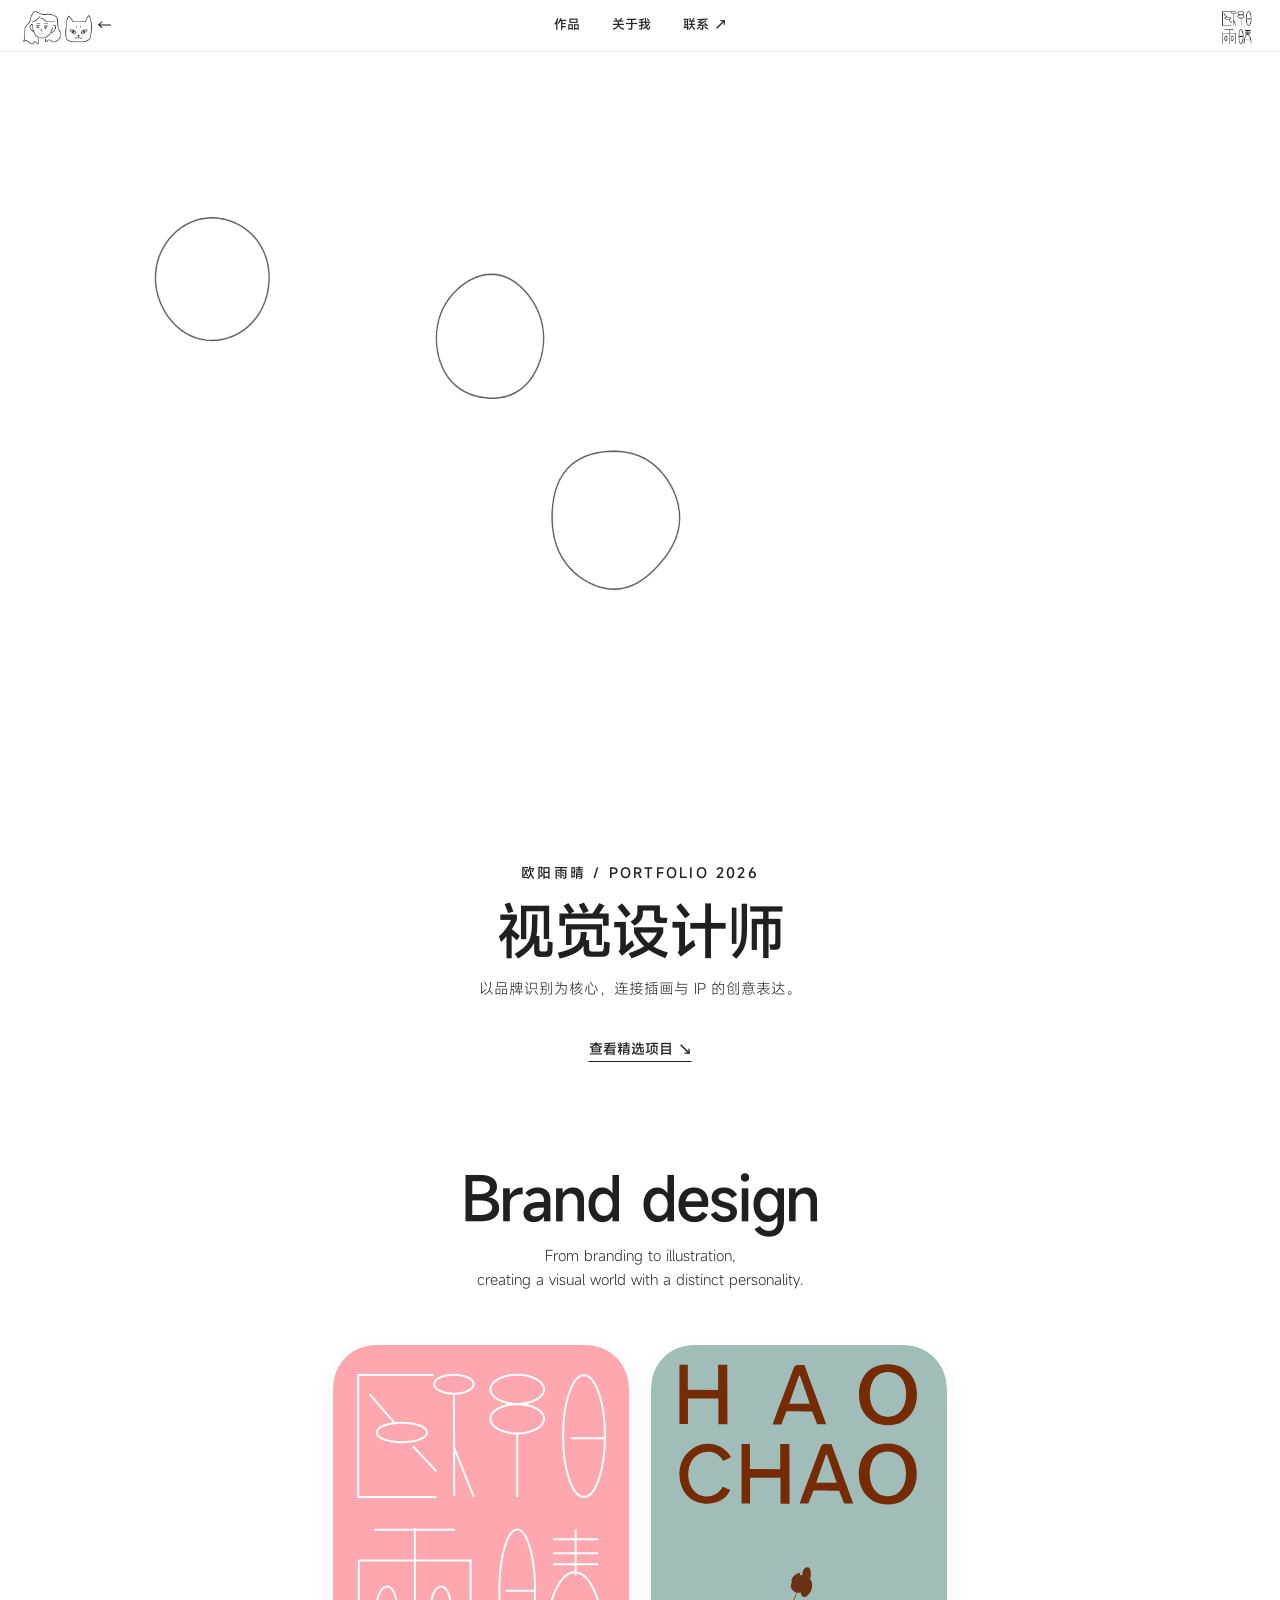
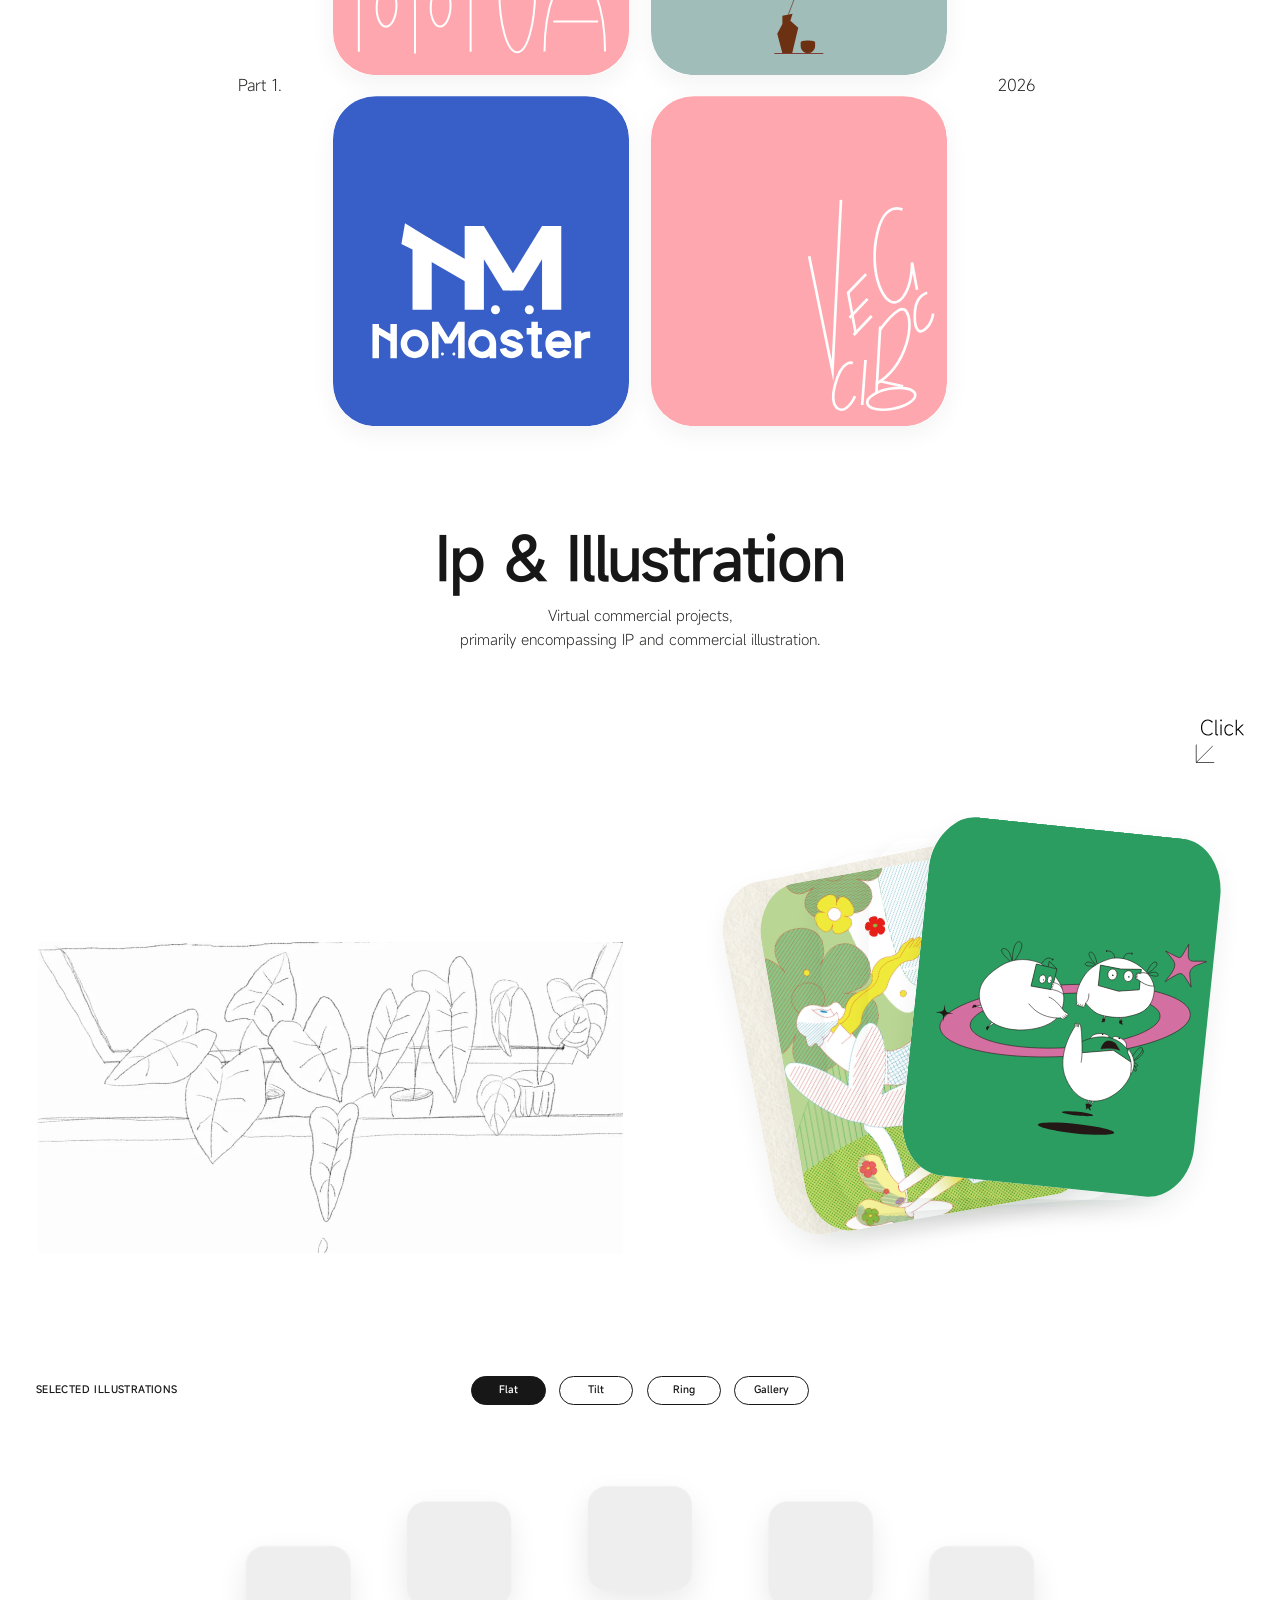
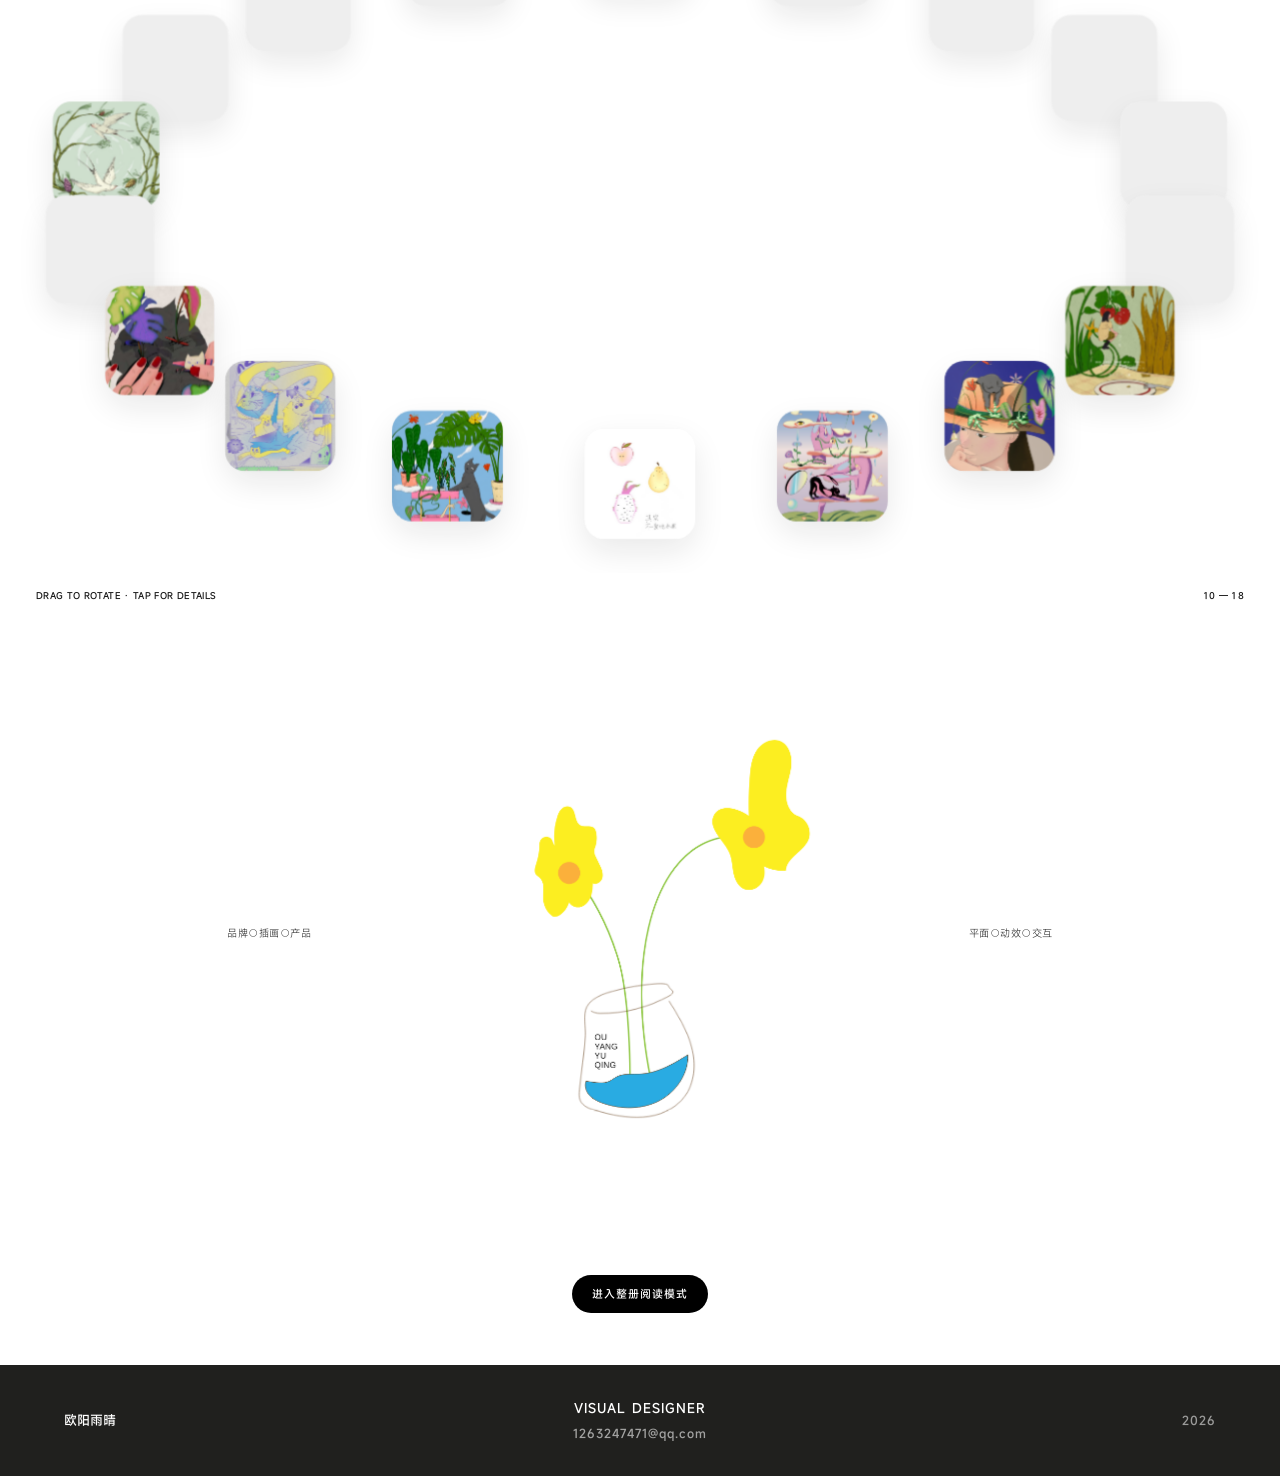
==== commit 8136978e: "Show full cover animation on entry" ====
--- a/index.html
+++ b/index.html
@@ -124,7 +124,7 @@
     </div>
   </div>
   <script src="script.js?v=20260914-title"></script>
-  <script src="career-refinement.js?v=20260914-overviews"></script>
+  <script src="career-refinement.js?v=20260914-fullcover"></script>
   <script src="illustration-worlds.js?v=20260911-12"></script>
   <script src="orbit-gallery.js?v=20260914-3"></script>
   <script src="botanical-motion.js?v=20260911-1"></script>
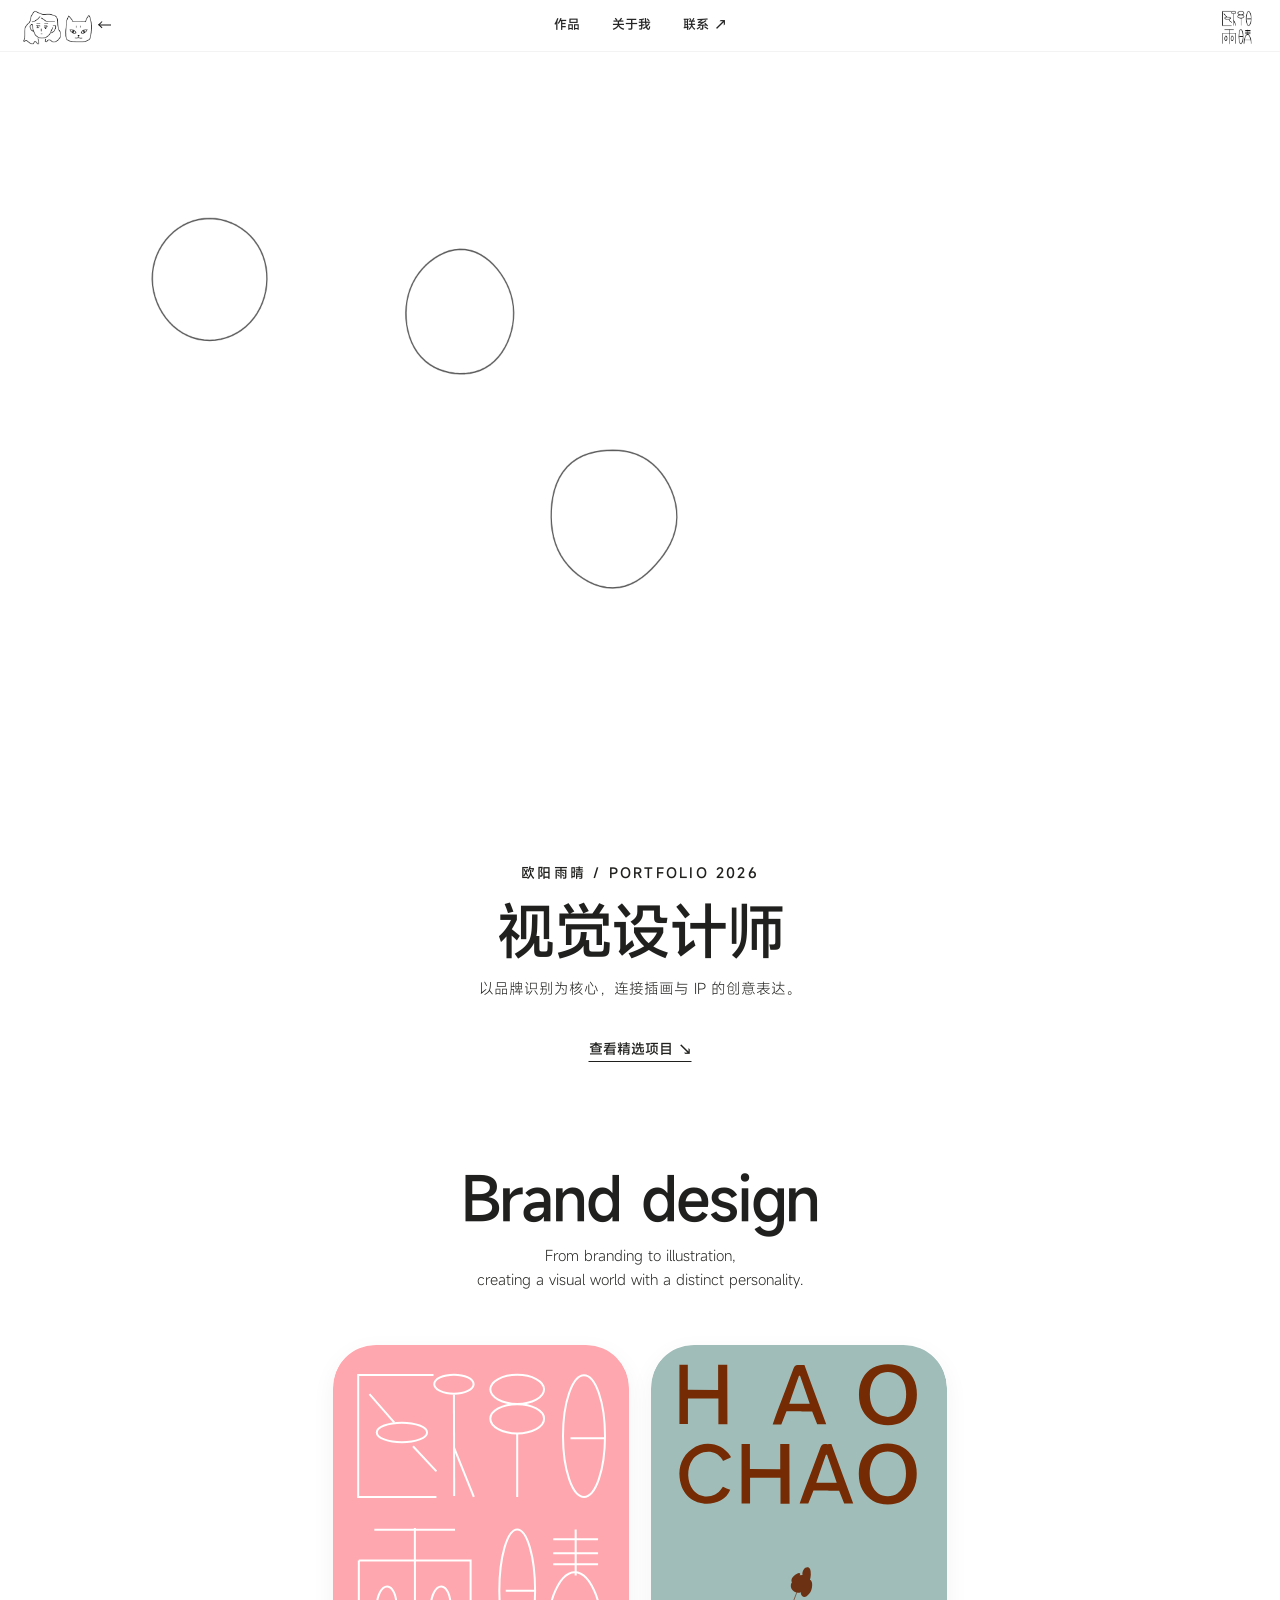
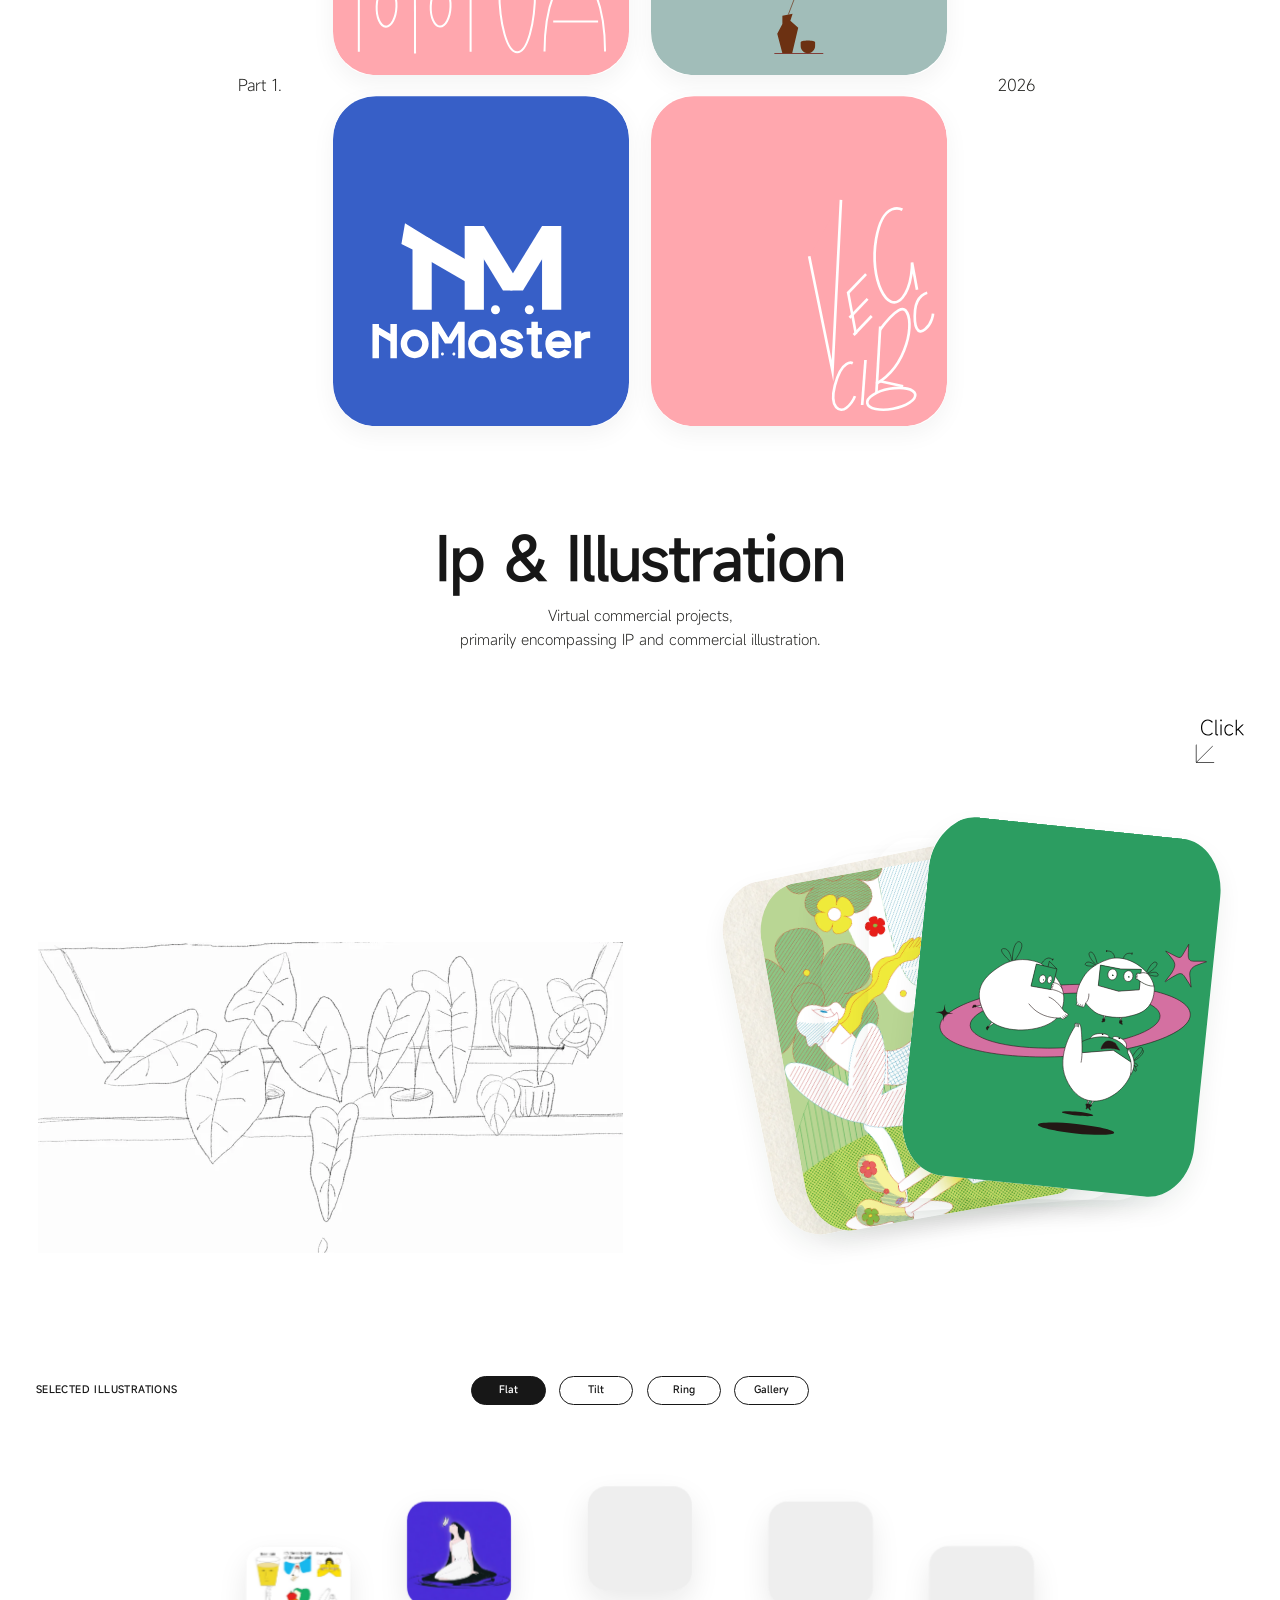
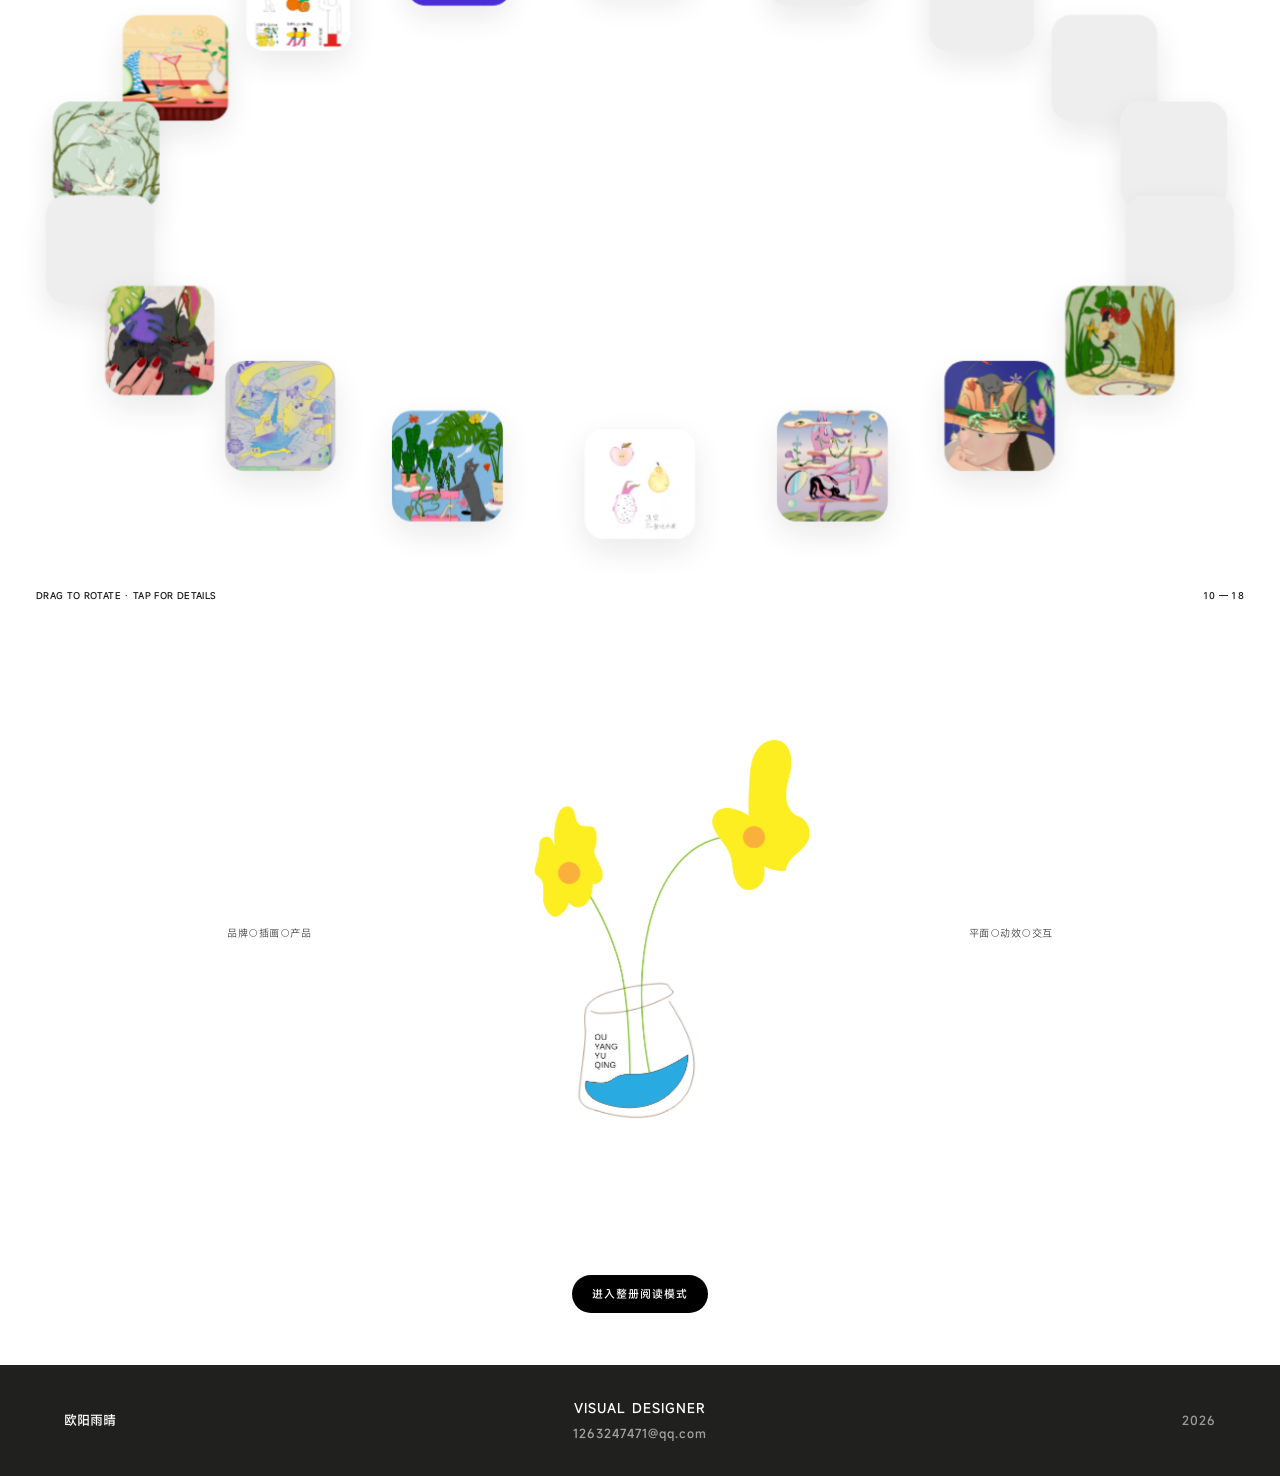
==== commit b96c588e: "Load brand card faces before flipping on mobile" ====
--- a/index.html
+++ b/index.html
@@ -124,7 +124,7 @@
     </div>
   </div>
   <script src="script.js?v=20260914-title"></script>
-  <script src="career-refinement.js?v=20260914-fullcover"></script>
+  <script src="career-refinement.js?v=20260923-card-loading"></script>
   <script src="illustration-worlds.js?v=20260911-12"></script>
   <script src="orbit-gallery.js?v=20260914-3"></script>
   <script src="botanical-motion.js?v=20260911-1"></script>
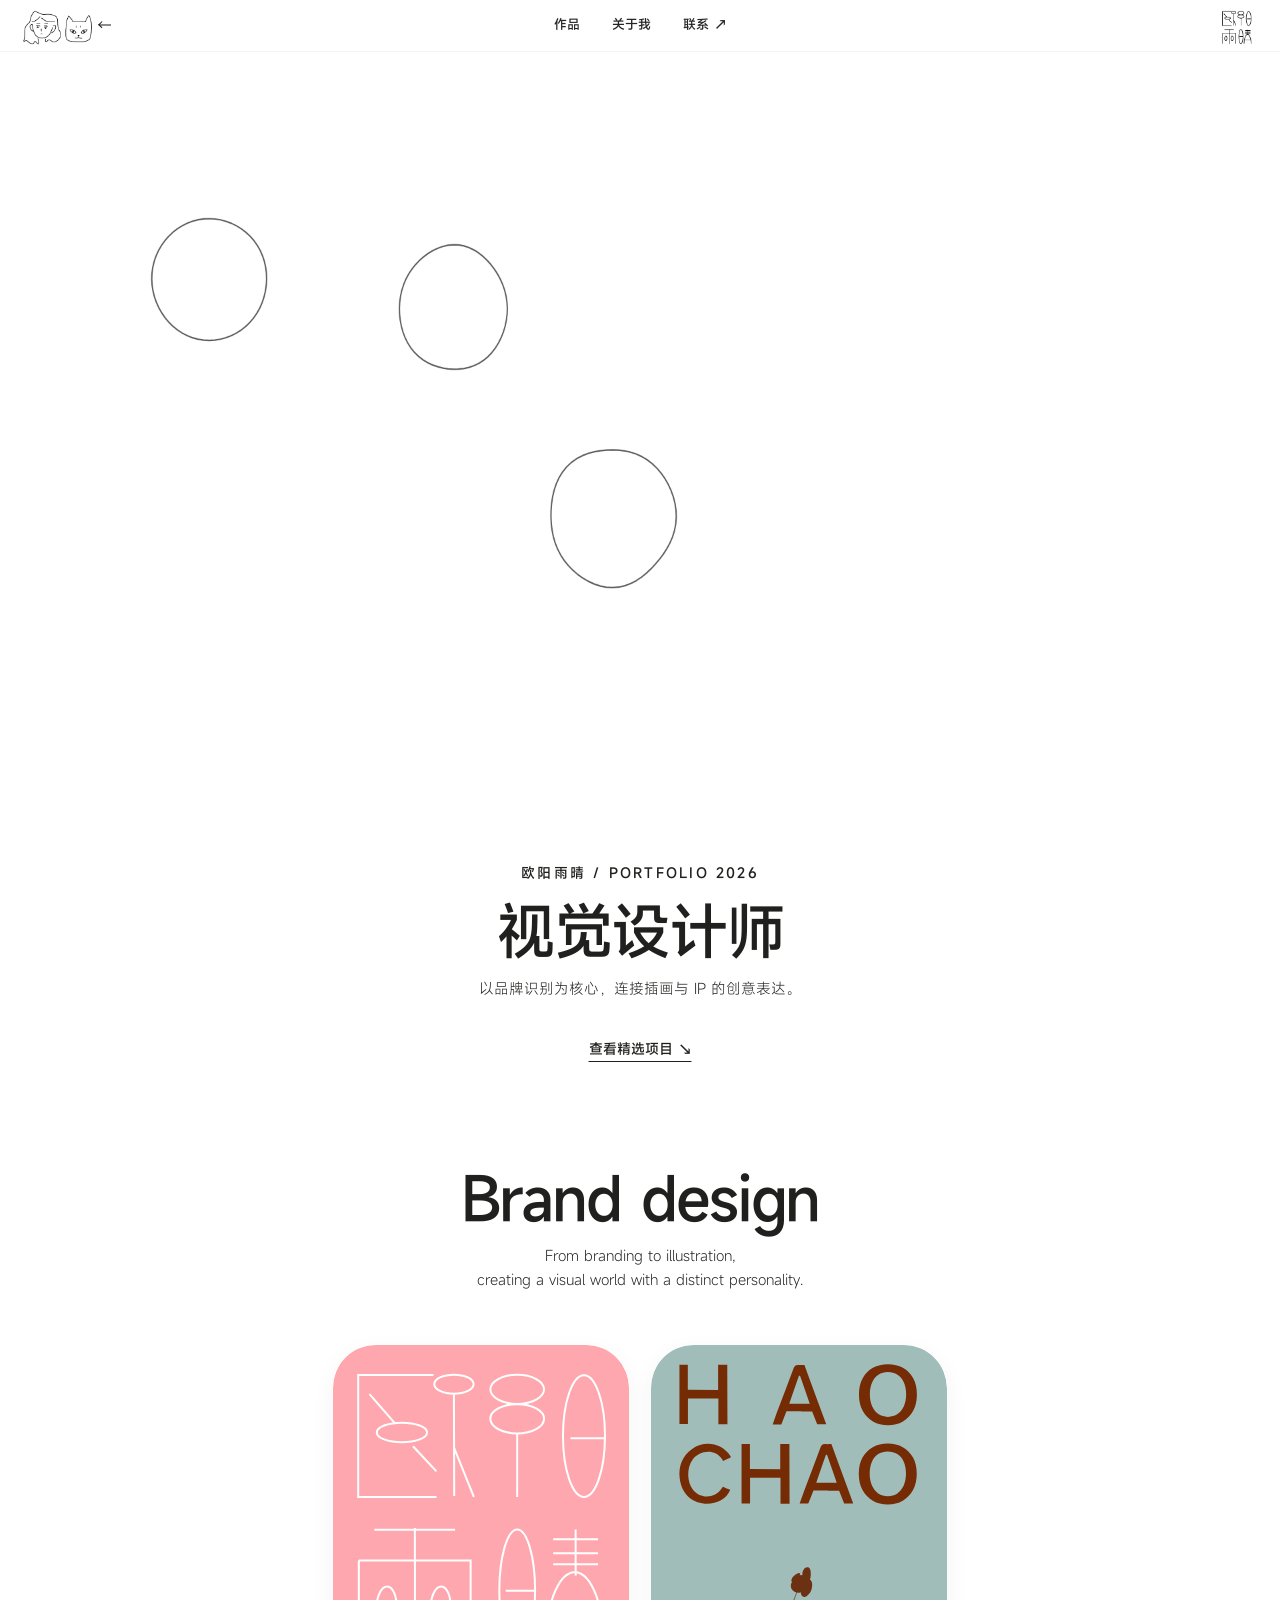
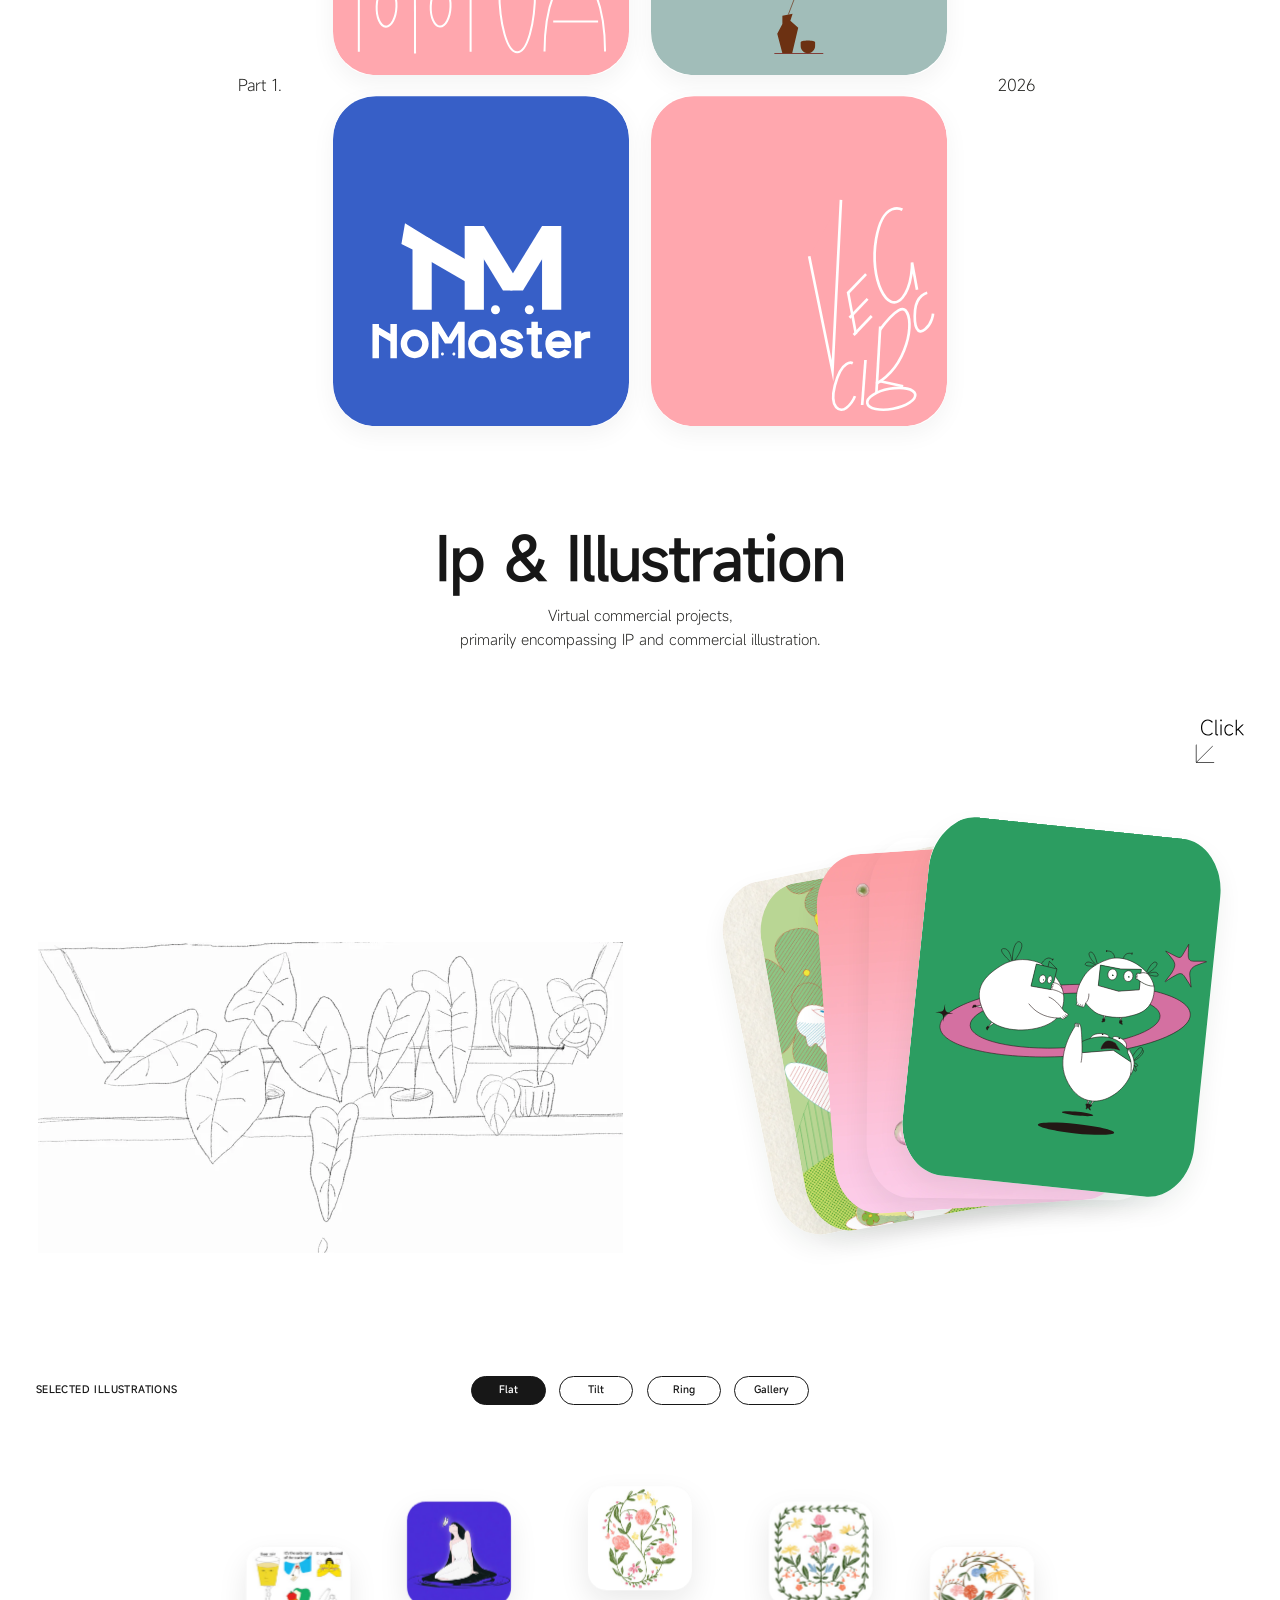
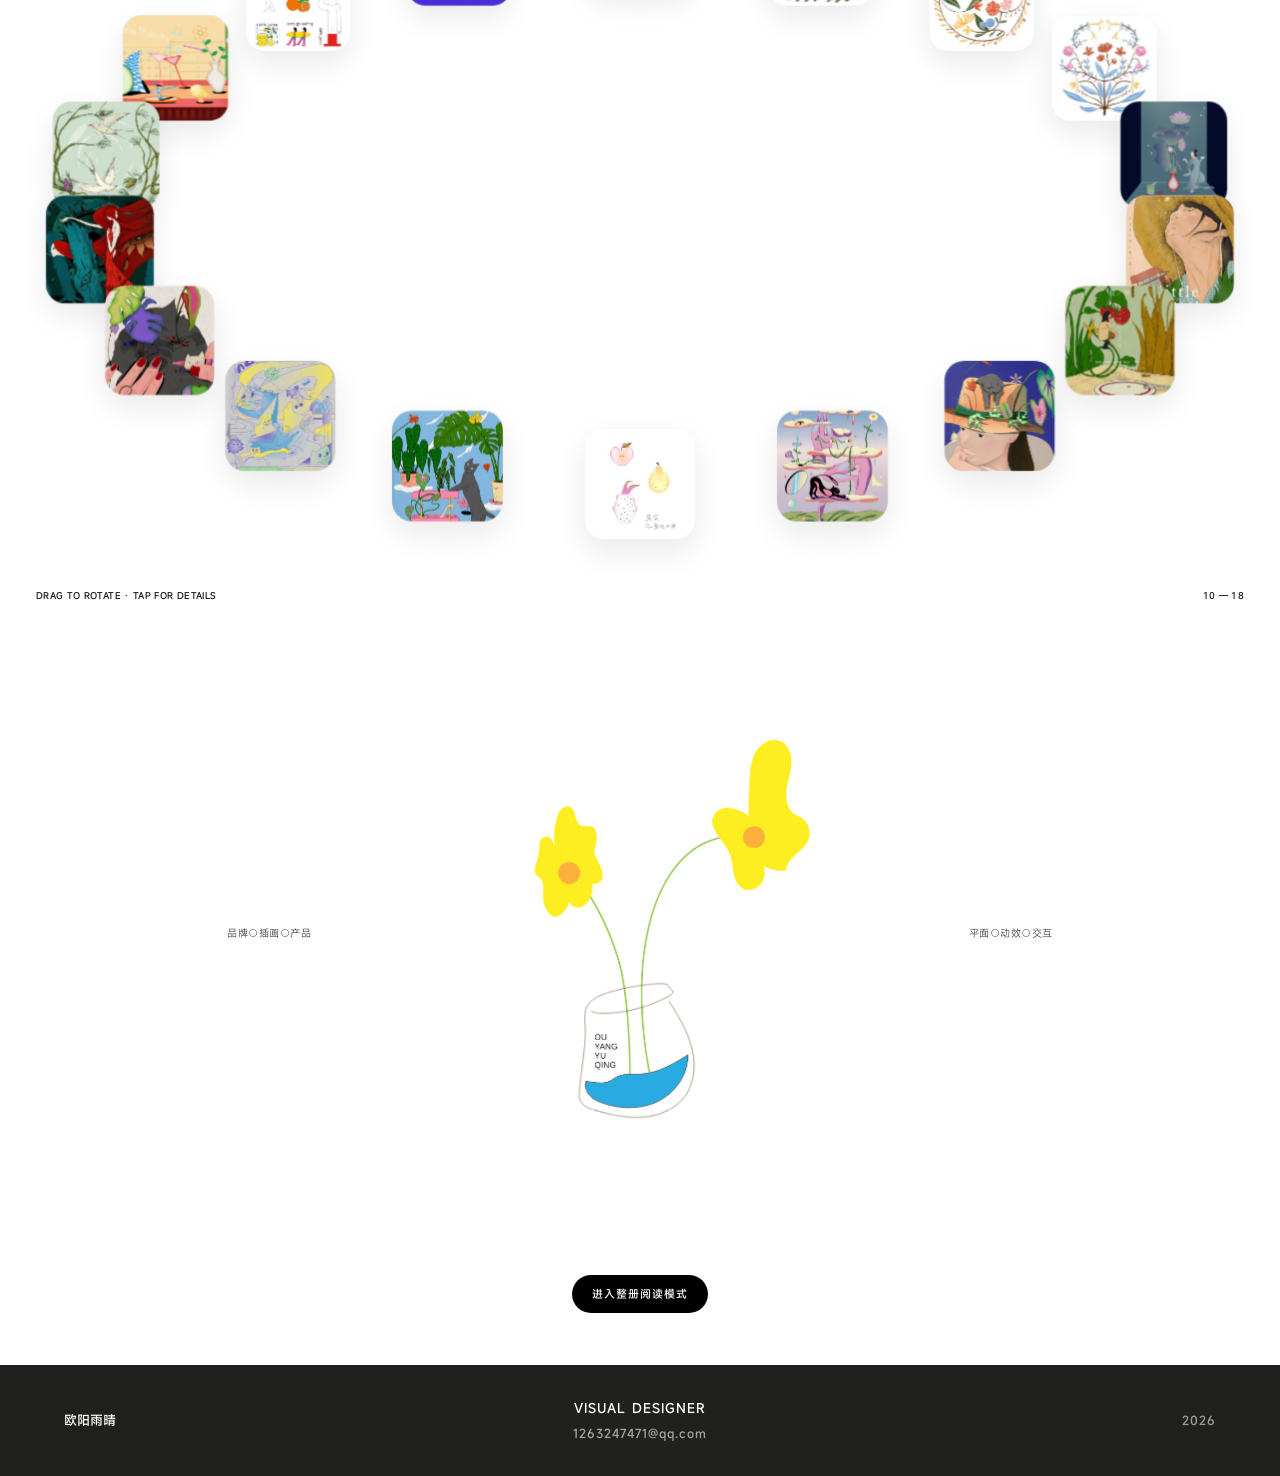
==== commit 7fdc980d: "Optimize orbit gallery thumbnails and early loading" ====
--- a/index.html
+++ b/index.html
@@ -126,7 +126,7 @@
   <script src="script.js?v=20260914-title"></script>
   <script src="career-refinement.js?v=20260923-card-loading"></script>
   <script src="illustration-worlds.js?v=20260911-12"></script>
-  <script src="orbit-gallery.js?v=20260914-3"></script>
+  <script src="orbit-gallery.js?v=20260923-thumbs"></script>
   <script src="botanical-motion.js?v=20260911-1"></script>
   <script src="about-motion.js?v=20260911-11"></script>
   <script src="home-scroll-tuning.js?v=20260910-1"></script>
